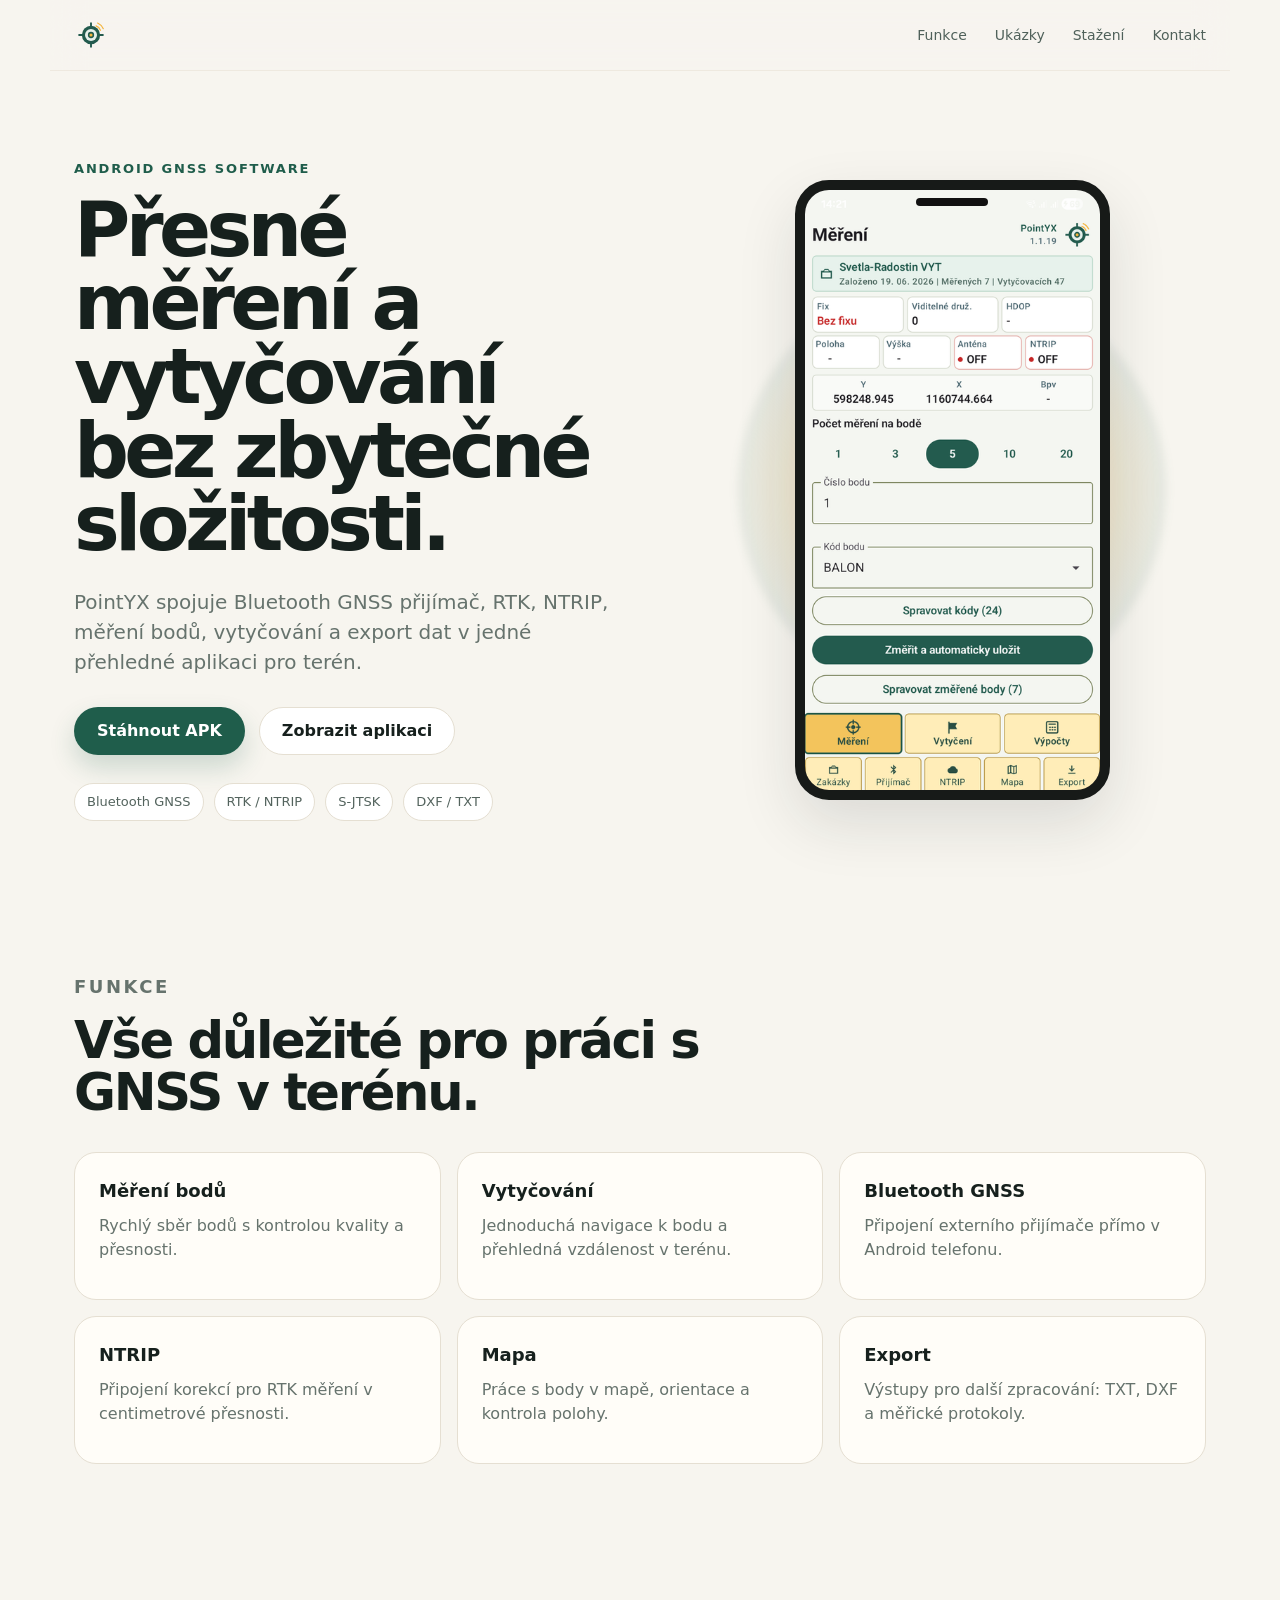
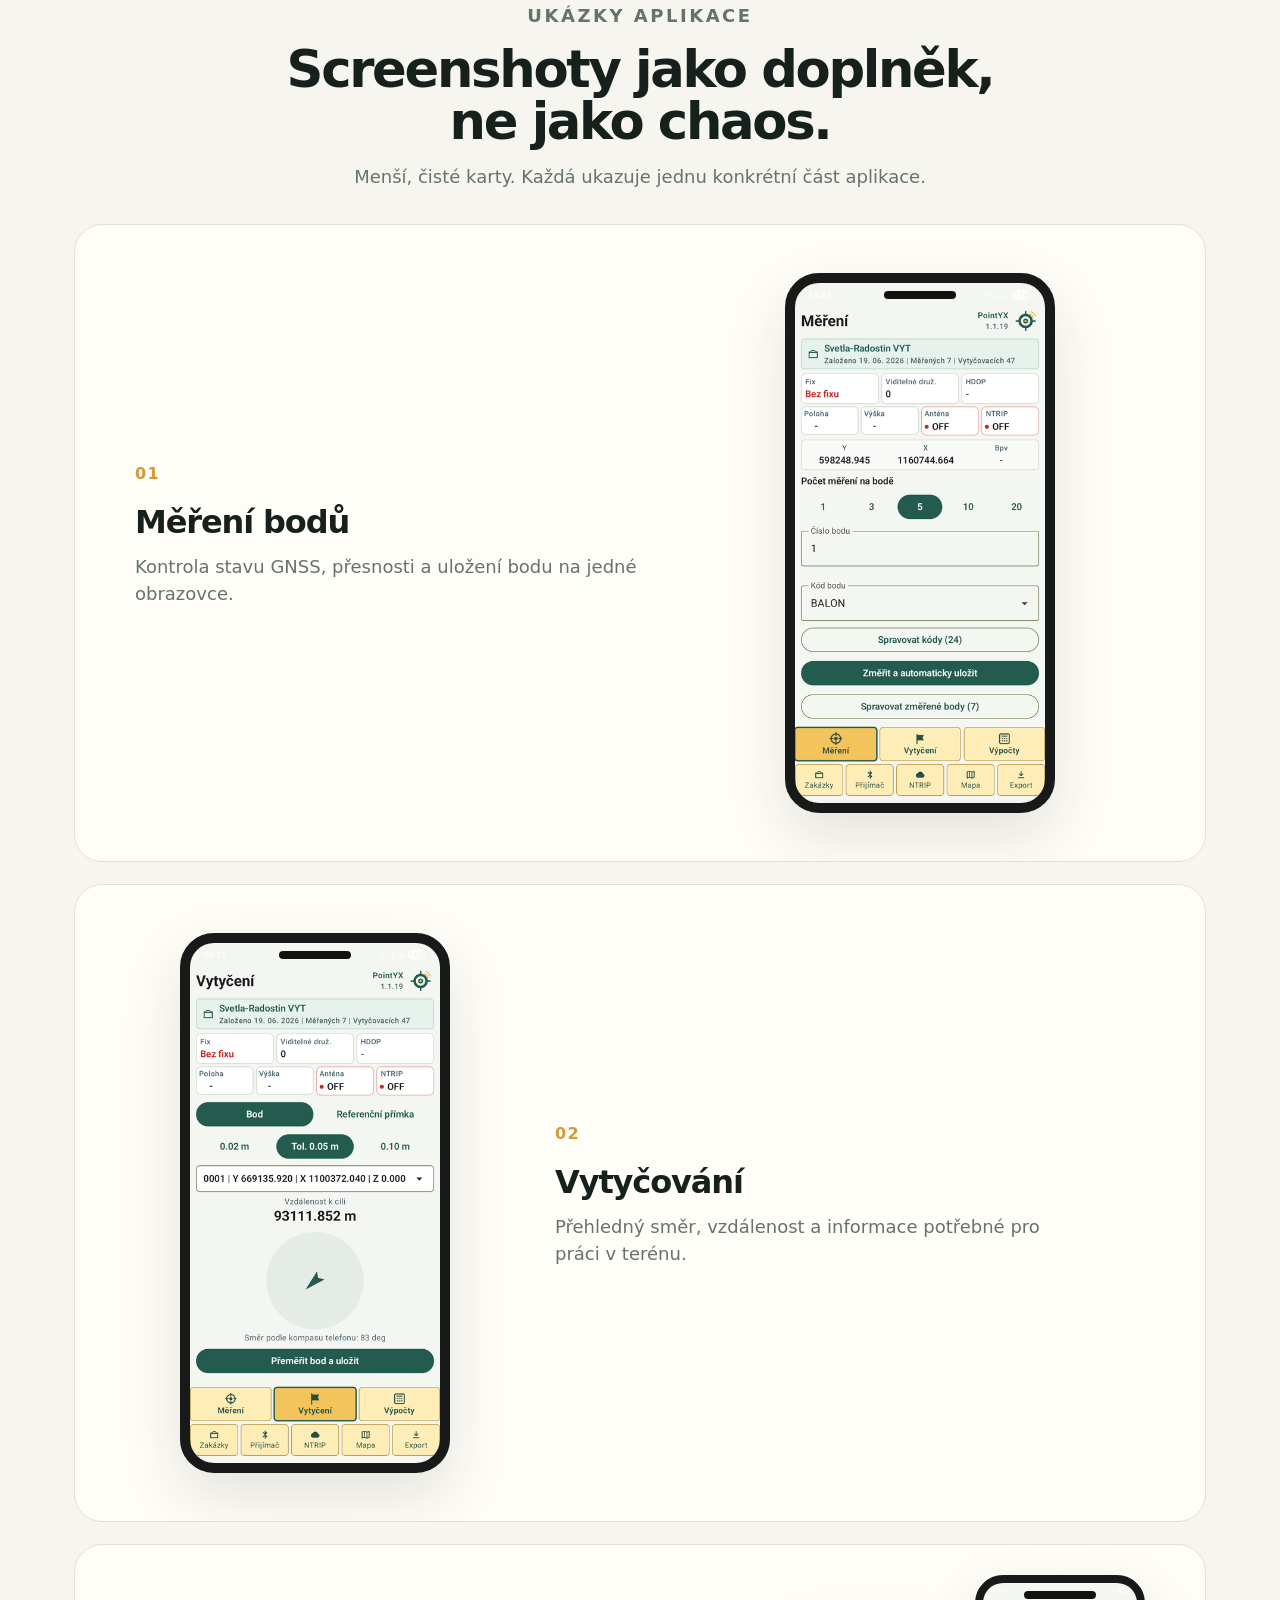
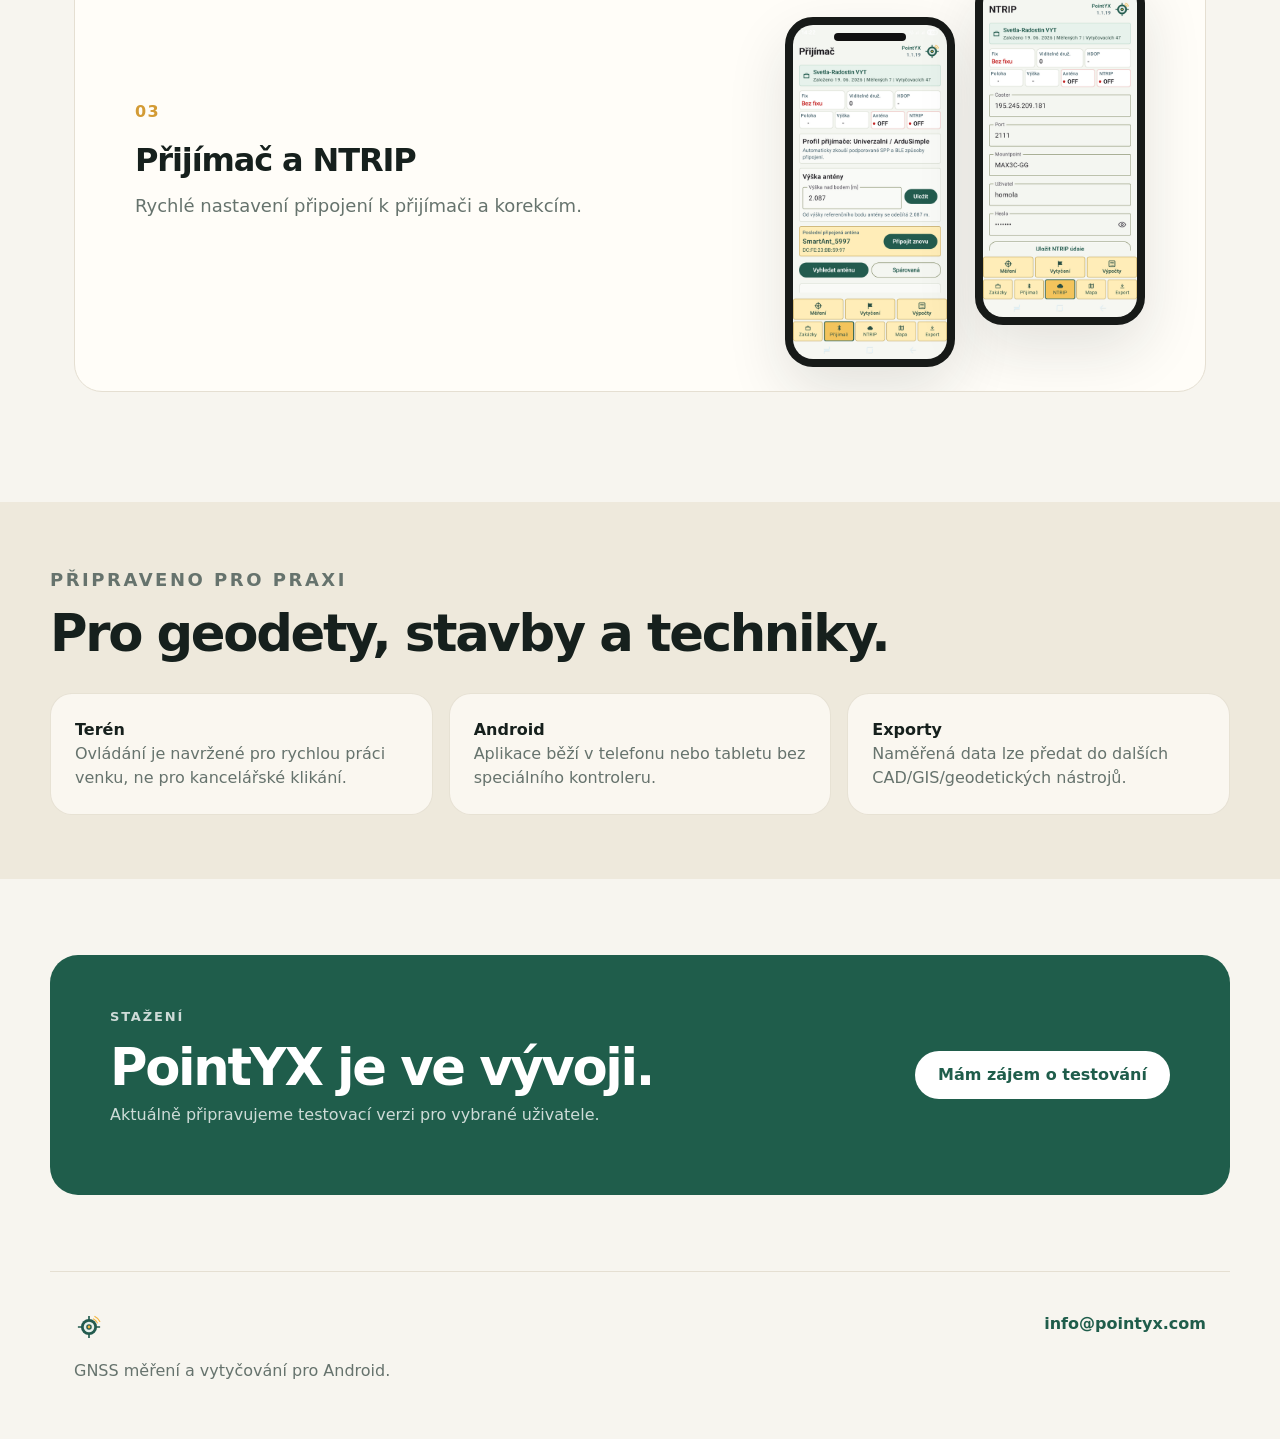
==== index.html @ 21b0d1b0 "Add files via upload" ====
<!doctype html>
<html lang="cs">
<head>
  <meta charset="utf-8" />
  <meta name="viewport" content="width=device-width, initial-scale=1" />
  <title>PointYX — GNSS měření a vytyčování pro Android</title>
  <meta name="description" content="PointYX je moderní Android aplikace pro GNSS měření, vytyčování, RTK, NTRIP a export dat v terénu." />
  <link rel="stylesheet" href="styles.css" />
</head>
<body>
  <header class="site-header">
    <a class="brand" href="#top" aria-label="PointYX domů">
      <img src="assets/brand/pointyx-logo.svg" alt="PointYX" />
    </a>
    <nav class="nav">
      <a href="#features">Funkce</a>
      <a href="#screens">Ukázky</a>
      <a href="#download">Stažení</a>
      <a href="#contact">Kontakt</a>
    </nav>
  </header>

  <main id="top">
    <section class="hero section">
      <div class="hero-copy">
        <p class="eyebrow">Android GNSS software</p>
        <h1>Přesné měření a vytyčování bez zbytečné složitosti.</h1>
        <p class="lead">PointYX spojuje Bluetooth GNSS přijímač, RTK, NTRIP, měření bodů, vytyčování a export dat v jedné přehledné aplikaci pro terén.</p>
        <div class="actions">
          <a class="button primary" href="#download">Stáhnout APK</a>
          <a class="button secondary" href="#screens">Zobrazit aplikaci</a>
        </div>
        <div class="proof">
          <span>Bluetooth GNSS</span>
          <span>RTK / NTRIP</span>
          <span>S-JTSK</span>
          <span>DXF / TXT</span>
        </div>
      </div>
      <div class="hero-visual" aria-label="Ukázka aplikace PointYX">
        <div class="phone hero-phone">
          <img src="assets/screens/measure.png" alt="PointYX měření bodů" />
        </div>
      </div>
    </section>

    <section class="section compact" id="features">
      <div class="section-head">
        <p class="eyebrow">Funkce</p>
        <h2>Vše důležité pro práci s GNSS v terénu.</h2>
      </div>
      <div class="feature-grid">
        <article><strong>Měření bodů</strong><span>Rychlý sběr bodů s kontrolou kvality a přesnosti.</span></article>
        <article><strong>Vytyčování</strong><span>Jednoduchá navigace k bodu a přehledná vzdálenost v terénu.</span></article>
        <article><strong>Bluetooth GNSS</strong><span>Připojení externího přijímače přímo v Android telefonu.</span></article>
        <article><strong>NTRIP</strong><span>Připojení korekcí pro RTK měření v centimetrové přesnosti.</span></article>
        <article><strong>Mapa</strong><span>Práce s body v mapě, orientace a kontrola polohy.</span></article>
        <article><strong>Export</strong><span>Výstupy pro další zpracování: TXT, DXF a měřické protokoly.</span></article>
      </div>
    </section>

    <section class="section showcase" id="screens">
      <div class="section-head narrow">
        <p class="eyebrow">Ukázky aplikace</p>
        <h2>Screenshoty jako doplněk, ne jako chaos.</h2>
        <p>Menší, čisté karty. Každá ukazuje jednu konkrétní část aplikace.</p>
      </div>

      <div class="showcase-row">
        <div class="showcase-text">
          <span class="number">01</span>
          <h3>Měření bodů</h3>
          <p>Kontrola stavu GNSS, přesnosti a uložení bodu na jedné obrazovce.</p>
        </div>
        <div class="phone small"><img src="assets/screens/measure.png" alt="Měření bodů v PointYX" /></div>
      </div>

      <div class="showcase-row reverse">
        <div class="showcase-text">
          <span class="number">02</span>
          <h3>Vytyčování</h3>
          <p>Přehledný směr, vzdálenost a informace potřebné pro práci v terénu.</p>
        </div>
        <div class="phone small"><img src="assets/screens/stakeout.png" alt="Vytyčování v PointYX" /></div>
      </div>

      <div class="showcase-row">
        <div class="showcase-text">
          <span class="number">03</span>
          <h3>Přijímač a NTRIP</h3>
          <p>Rychlé nastavení připojení k přijímači a korekcím.</p>
        </div>
        <div class="phone-pair">
          <div class="phone mini"><img src="assets/screens/receiver.png" alt="GNSS přijímač" /></div>
          <div class="phone mini"><img src="assets/screens/ntrip.png" alt="NTRIP nastavení" /></div>
        </div>
      </div>
    </section>

    <section class="section compact muted">
      <div class="section-head">
        <p class="eyebrow">Připraveno pro praxi</p>
        <h2>Pro geodety, stavby a techniky.</h2>
      </div>
      <div class="details-grid">
        <div><b>Terén</b><p>Ovládání je navržené pro rychlou práci venku, ne pro kancelářské klikání.</p></div>
        <div><b>Android</b><p>Aplikace běží v telefonu nebo tabletu bez speciálního kontroleru.</p></div>
        <div><b>Exporty</b><p>Naměřená data lze předat do dalších CAD/GIS/geodetických nástrojů.</p></div>
      </div>
    </section>

    <section class="section download" id="download">
      <div>
        <p class="eyebrow">Stažení</p>
        <h2>PointYX je ve vývoji.</h2>
        <p>Aktuálně připravujeme testovací verzi pro vybrané uživatele.</p>
      </div>
      <a class="button primary" href="mailto:info@pointyx.com?subject=PointYX%20testování">Mám zájem o testování</a>
    </section>
  </main>

  <footer class="footer" id="contact">
    <div>
      <img src="assets/brand/pointyx-logo.svg" alt="PointYX" />
      <p>GNSS měření a vytyčování pro Android.</p>
    </div>
    <a href="mailto:info@pointyx.com">info@pointyx.com</a>
  </footer>
</body>
</html>
---- styles.css ----
:root{
  --bg:#f7f5ef;
  --panel:#fffdf8;
  --ink:#16201d;
  --muted:#66736d;
  --line:#e5dfd2;
  --green:#1f5d4b;
  --green-dark:#153f35;
  --gold:#d39b35;
  --shadow:0 24px 60px rgba(27,36,32,.12);
  --radius:28px;
}
*{box-sizing:border-box}
html{scroll-behavior:smooth}
body{margin:0;font-family:Inter,ui-sans-serif,system-ui,-apple-system,"Segoe UI",Roboto,Arial,sans-serif;background:var(--bg);color:var(--ink);line-height:1.5}
a{color:inherit;text-decoration:none}
.site-header{position:sticky;top:0;z-index:20;display:flex;align-items:center;justify-content:space-between;max-width:1180px;margin:0 auto;padding:18px 24px;background:rgba(247,245,239,.82);backdrop-filter:blur(16px);border-bottom:1px solid rgba(229,223,210,.55)}
.brand img{height:34px;display:block}.nav{display:flex;gap:28px;color:#50615a;font-size:14px}.nav a:hover{color:var(--green)}
.section{max-width:1180px;margin:0 auto;padding:88px 24px}.compact{padding-top:64px;padding-bottom:64px}
.hero{min-height:720px;display:grid;grid-template-columns:minmax(0,1.05fr) minmax(340px,.95fr);gap:64px;align-items:center}.eyebrow{margin:0 0 14px;font-size:13px;font-weight:750;letter-spacing:.14em;text-transform:uppercase;color:var(--green)}
h1,h2,h3,p{margin-top:0}h1{font-size:clamp(44px,6vw,78px);line-height:.96;letter-spacing:-.06em;margin-bottom:26px}h2{font-size:clamp(32px,4vw,52px);line-height:1.02;letter-spacing:-.045em;margin-bottom:16px}h3{font-size:32px;line-height:1.05;letter-spacing:-.035em;margin-bottom:14px}.lead{font-size:20px;color:var(--muted);max-width:630px;margin-bottom:30px}.actions{display:flex;gap:14px;flex-wrap:wrap;margin-bottom:28px}.button{display:inline-flex;align-items:center;justify-content:center;min-height:48px;padding:0 22px;border-radius:999px;font-weight:760;border:1px solid transparent}.primary{background:var(--green);color:#fff;box-shadow:0 12px 26px rgba(31,93,75,.2)}.primary:hover{background:var(--green-dark)}.secondary{background:#fff;border-color:var(--line);color:var(--ink)}.proof{display:flex;gap:10px;flex-wrap:wrap}.proof span{font-size:13px;color:#53635d;background:#fff;border:1px solid var(--line);padding:8px 12px;border-radius:999px}
.hero-visual{position:relative;display:flex;justify-content:center}.hero-visual:before{content:"";position:absolute;width:430px;height:430px;border-radius:999px;background:radial-gradient(circle,#f1c879 0%,rgba(241,200,121,.42) 34%,rgba(31,93,75,.08) 70%,transparent 72%);filter:blur(4px);top:50%;left:50%;transform:translate(-50%,-50%)}
.phone{position:relative;overflow:hidden;background:#111;border:10px solid #171a18;border-radius:34px;box-shadow:var(--shadow);isolation:isolate}.phone:before{content:"";position:absolute;top:8px;left:50%;transform:translateX(-50%);width:72px;height:8px;border-radius:20px;background:#111;z-index:2}.phone img{display:block;width:100%;height:auto}.hero-phone{width:min(315px,72vw);max-height:620px}.small{width:min(270px,74vw);max-height:540px}.mini{width:205px;max-height:430px;border-width:8px;border-radius:28px}.phone-pair{display:flex;gap:20px;align-items:center;justify-content:center}.phone-pair .mini:first-child{transform:translateY(24px)}.phone-pair .mini:last-child{transform:translateY(-18px)}
.section-head{max-width:760px;margin-bottom:34px}.section-head.narrow{text-align:center;margin-left:auto;margin-right:auto}.section-head p{color:var(--muted);font-size:18px}.feature-grid{display:grid;grid-template-columns:repeat(3,1fr);gap:16px}.feature-grid article{background:var(--panel);border:1px solid var(--line);border-radius:22px;padding:24px;min-height:148px}.feature-grid strong{display:block;font-size:18px;margin-bottom:10px}.feature-grid span{color:var(--muted)}
.showcase{padding-top:74px}.showcase-row{display:grid;grid-template-columns:minmax(0,1fr) 360px;gap:60px;align-items:center;background:var(--panel);border:1px solid var(--line);border-radius:var(--radius);padding:48px 60px;margin:22px 0;overflow:hidden}.showcase-row.reverse{grid-template-columns:360px minmax(0,1fr)}.showcase-row.reverse .showcase-text{grid-column:2}.showcase-row.reverse .phone{grid-column:1;grid-row:1;justify-self:center}.showcase-text{max-width:520px}.showcase-text p{font-size:18px;color:var(--muted)}.number{display:inline-flex;margin-bottom:20px;color:var(--gold);font-weight:850;letter-spacing:.08em}
.muted{background:#eee9dc;max-width:none}.muted>*{max-width:1180px;margin-left:auto;margin-right:auto}.details-grid{display:grid;grid-template-columns:repeat(3,1fr);gap:16px}.details-grid div{background:rgba(255,253,248,.72);border:1px solid rgba(229,223,210,.9);border-radius:22px;padding:24px}.details-grid p{color:var(--muted);margin-bottom:0}.download{display:flex;align-items:center;justify-content:space-between;gap:30px;background:var(--green);color:#fff;border-radius:var(--radius);margin-top:76px;margin-bottom:76px;padding:52px 60px}.download .eyebrow,.download p{color:rgba(255,255,255,.78)}.download h2{margin-bottom:10px}.download .primary{background:#fff;color:var(--green);box-shadow:none;white-space:nowrap}.footer{max-width:1180px;margin:0 auto;padding:40px 24px 56px;display:flex;justify-content:space-between;gap:24px;border-top:1px solid var(--line);color:var(--muted)}.footer img{height:30px;margin-bottom:10px}.footer p{margin:0}.footer a{color:var(--green);font-weight:750}
@media (max-width:900px){.nav{display:none}.hero{grid-template-columns:1fr;gap:36px;min-height:auto;padding-top:56px}.hero-copy{text-align:left}.hero-visual{justify-content:flex-start}.feature-grid,.details-grid{grid-template-columns:1fr}.showcase-row,.showcase-row.reverse{grid-template-columns:1fr;padding:30px;gap:30px}.showcase-row.reverse .showcase-text,.showcase-row.reverse .phone{grid-column:auto;grid-row:auto}.phone-pair{justify-content:flex-start}.download{flex-direction:column;align-items:flex-start;padding:34px}.footer{flex-direction:column}.hero-phone{width:260px}.small{width:240px}.mini{width:170px}}
@media (max-width:540px){.section{padding-left:18px;padding-right:18px}.site-header{padding-left:18px;padding-right:18px}h1{font-size:42px}.lead{font-size:18px}.phone-pair{gap:12px}.mini{width:145px;border-width:6px}.showcase-row{padding:22px;border-radius:22px}.download{margin:40px 18px}.hero-phone{width:238px}.small{width:220px}.feature-grid article{min-height:auto}}
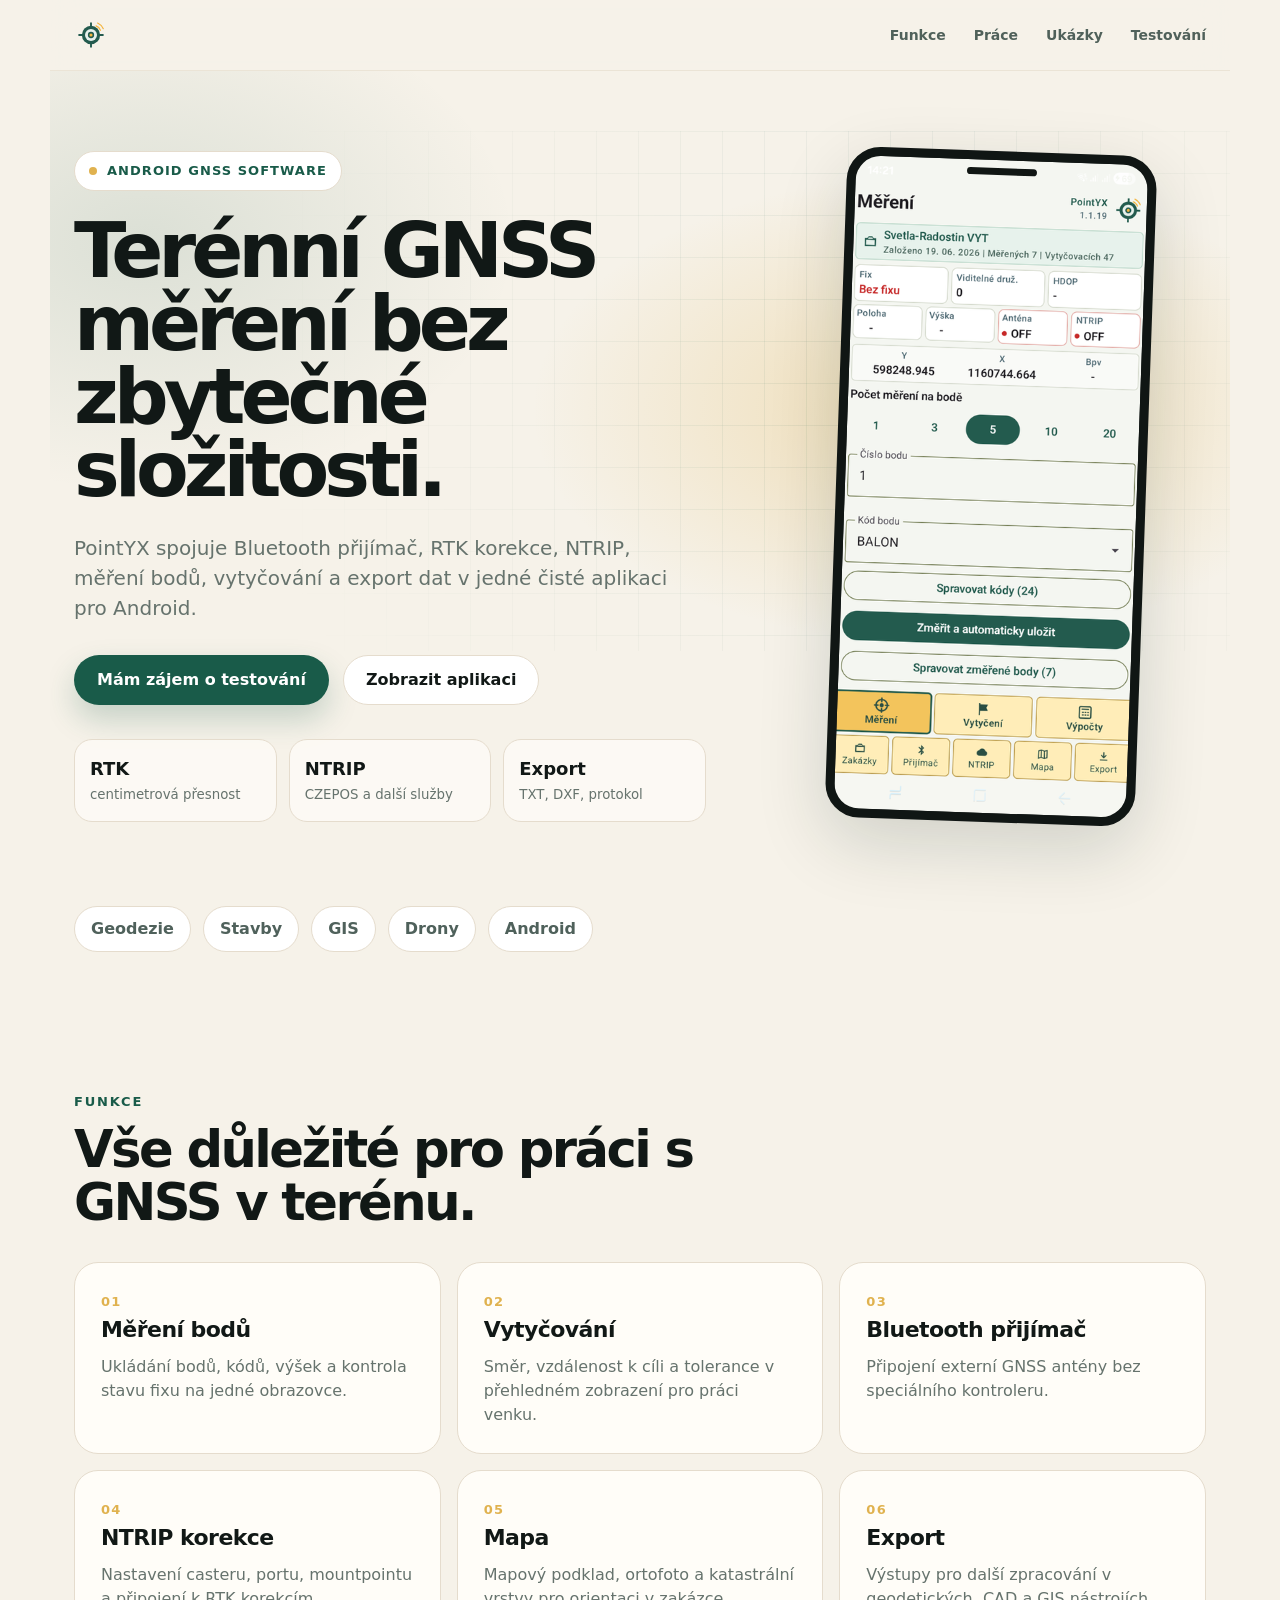
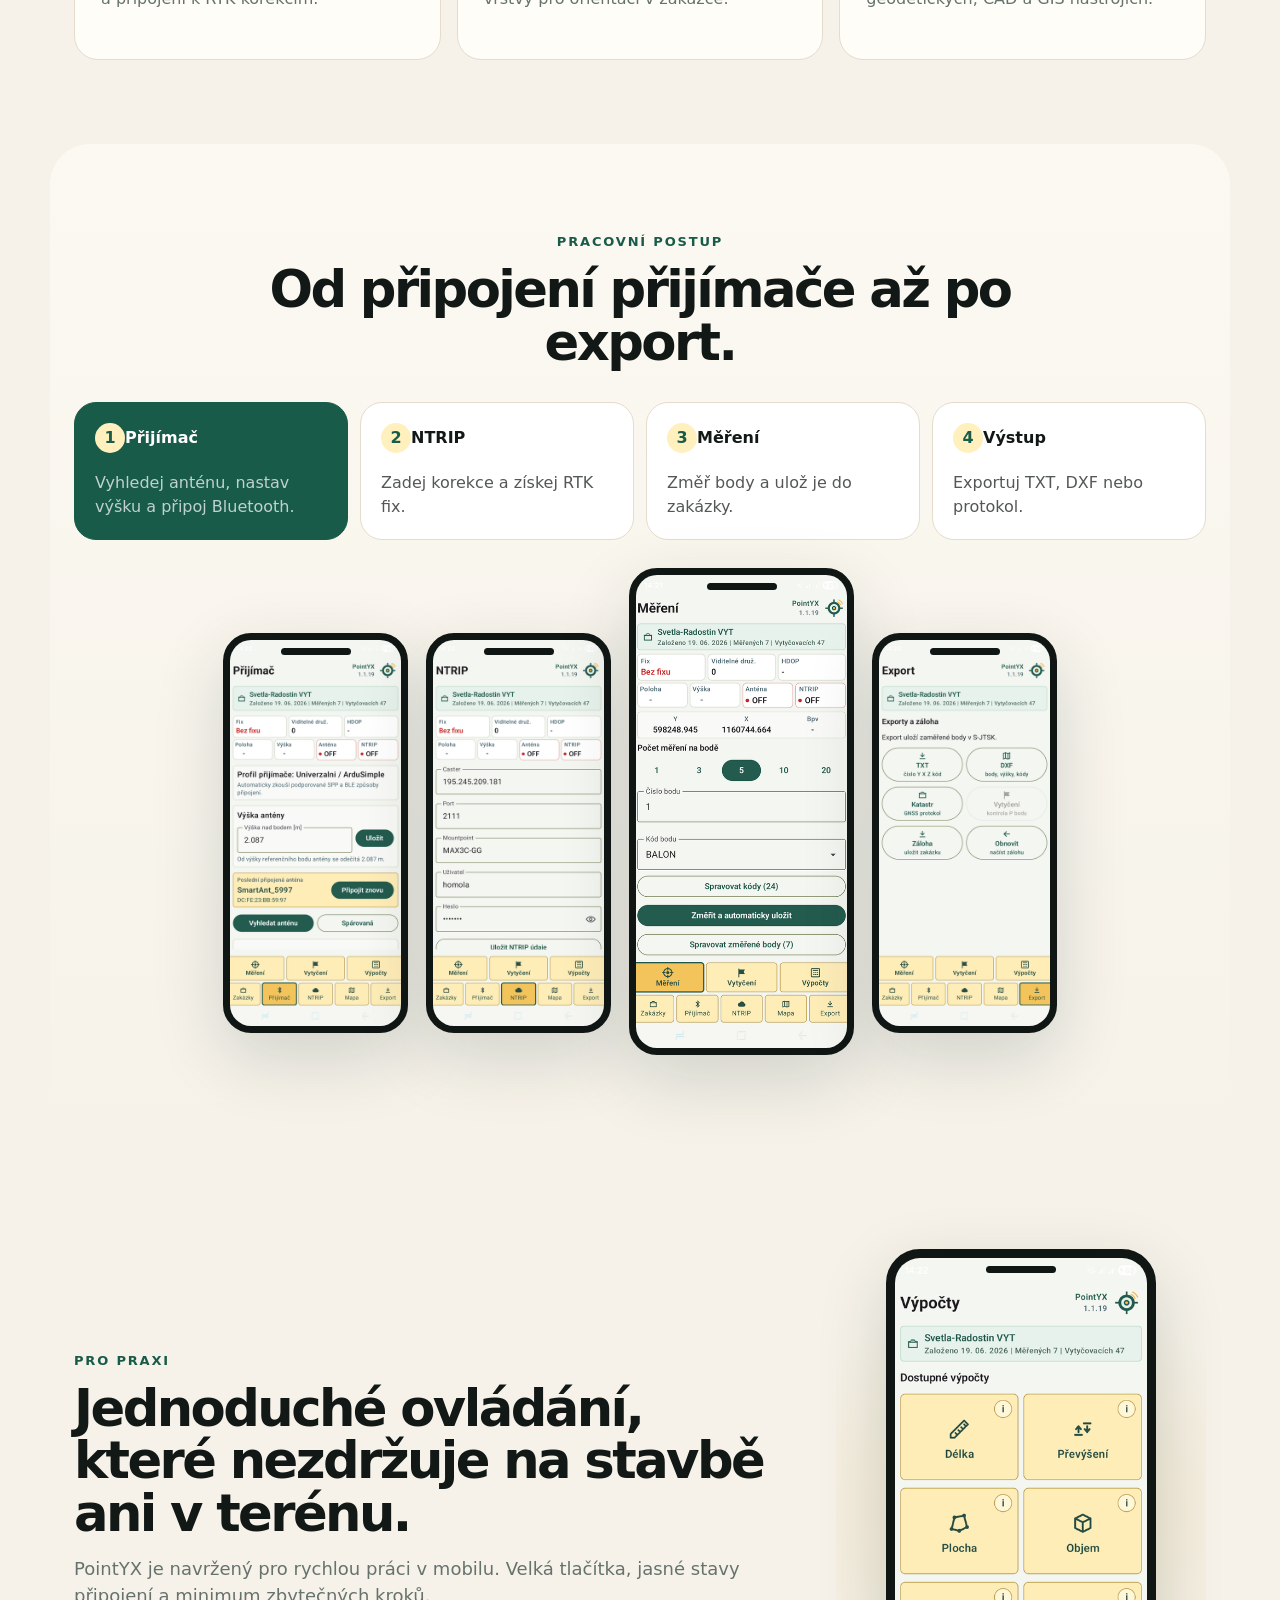
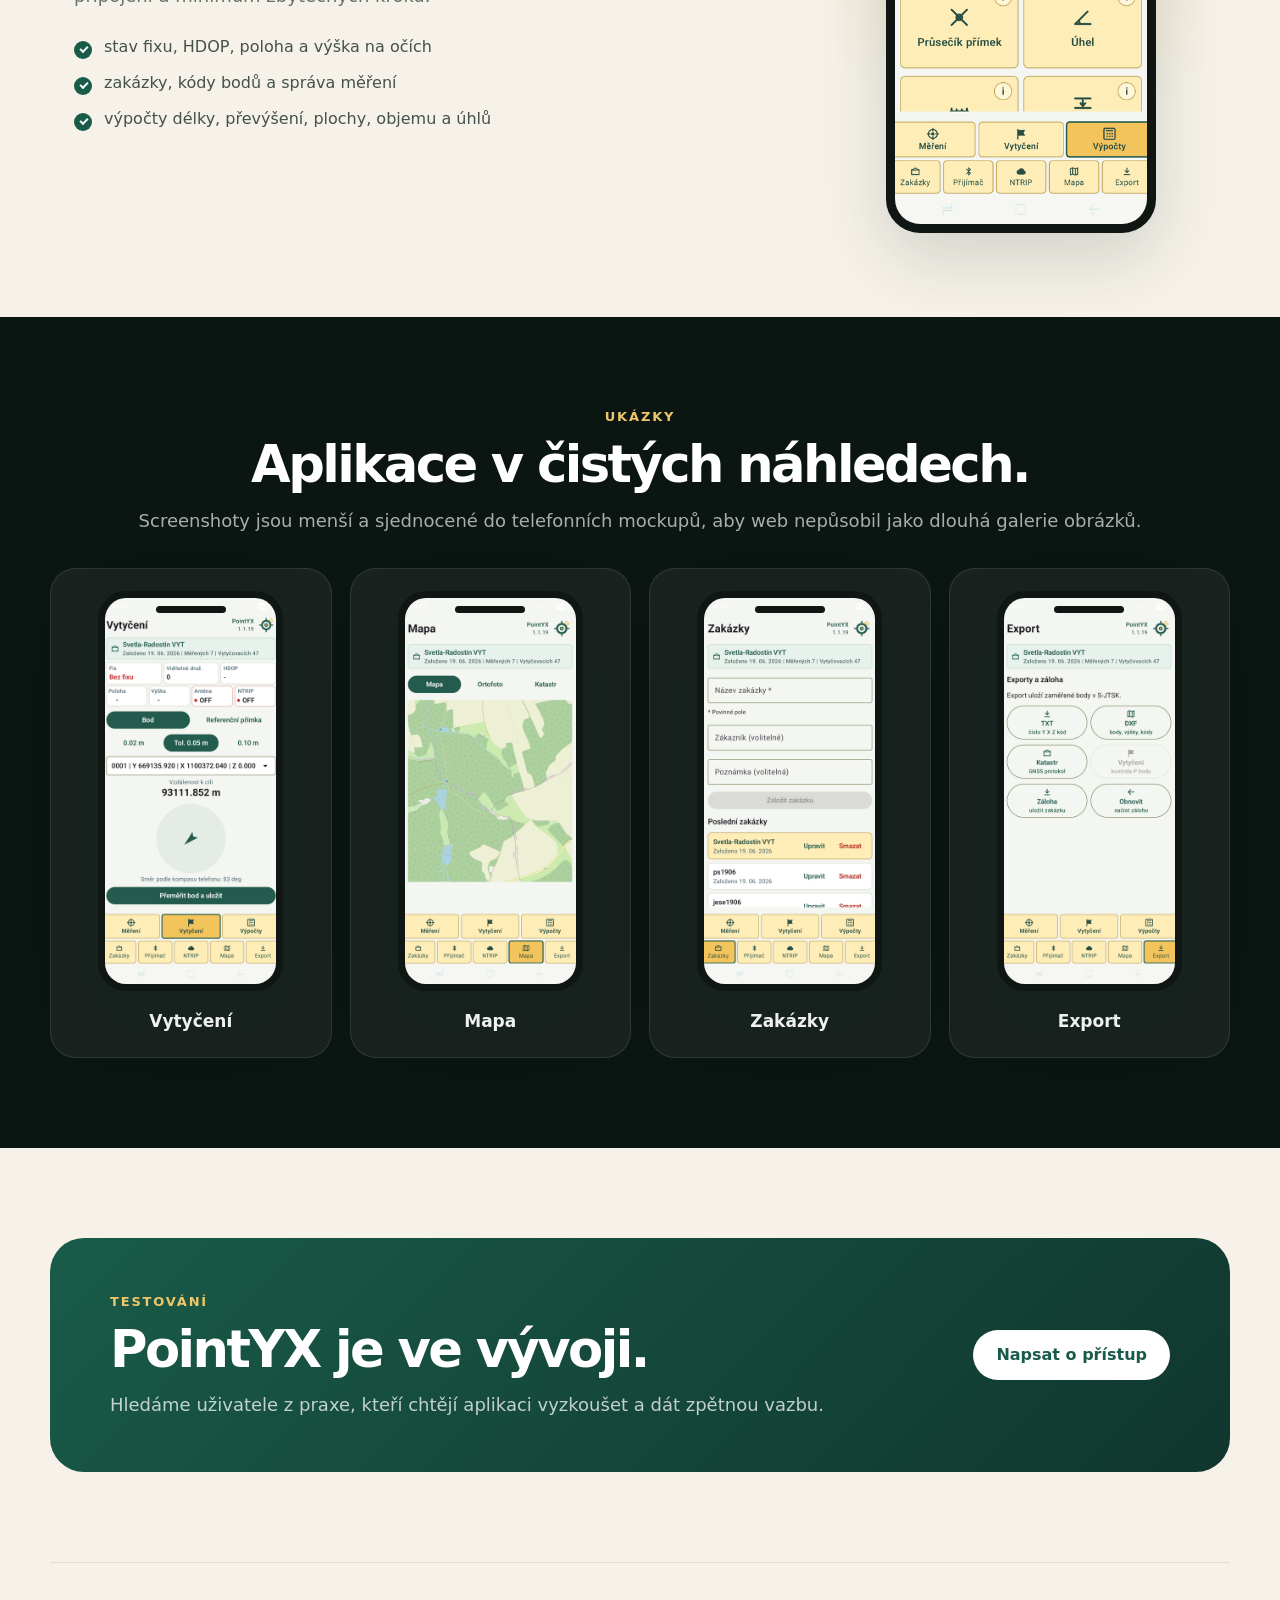
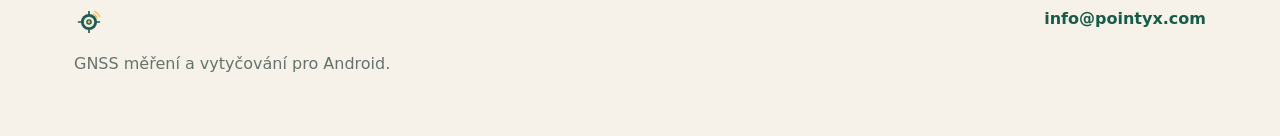
==== commit 399adf7b: "Add files via upload" ====
--- a/index.html
+++ b/index.html
@@ -4,126 +4,132 @@
   <meta charset="utf-8" />
   <meta name="viewport" content="width=device-width, initial-scale=1" />
   <title>PointYX — GNSS měření a vytyčování pro Android</title>
-  <meta name="description" content="PointYX je moderní Android aplikace pro GNSS měření, vytyčování, RTK, NTRIP a export dat v terénu." />
-  <link rel="stylesheet" href="styles.css" />
+  <meta name="description" content="PointYX je Android aplikace pro GNSS měření, vytyčování, Bluetooth přijímače, RTK, NTRIP a export dat v terénu." />
+  <meta name="theme-color" content="#0b1512" />
+  <link rel="preload" href="styles.v3.css?v=20260630-3" as="style" />
+  <link rel="stylesheet" href="styles.v3.css?v=20260630-3" />
 </head>
 <body>
-  <header class="site-header">
-    <a class="brand" href="#top" aria-label="PointYX domů">
+  <header class="topbar">
+    <a class="logo" href="#top" aria-label="PointYX domů">
       <img src="assets/brand/pointyx-logo.svg" alt="PointYX" />
     </a>
-    <nav class="nav">
+    <nav aria-label="Hlavní navigace">
       <a href="#features">Funkce</a>
+      <a href="#workflow">Práce</a>
       <a href="#screens">Ukázky</a>
-      <a href="#download">Stažení</a>
-      <a href="#contact">Kontakt</a>
+      <a href="#download">Testování</a>
     </nav>
   </header>
 
   <main id="top">
-    <section class="hero section">
+    <section class="hero">
+      <div class="hero-bg" aria-hidden="true"></div>
       <div class="hero-copy">
-        <p class="eyebrow">Android GNSS software</p>
-        <h1>Přesné měření a vytyčování bez zbytečné složitosti.</h1>
-        <p class="lead">PointYX spojuje Bluetooth GNSS přijímač, RTK, NTRIP, měření bodů, vytyčování a export dat v jedné přehledné aplikaci pro terén.</p>
-        <div class="actions">
-          <a class="button primary" href="#download">Stáhnout APK</a>
-          <a class="button secondary" href="#screens">Zobrazit aplikaci</a>
+        <div class="badge"><span></span> Android GNSS software</div>
+        <h1>Terénní GNSS měření bez zbytečné složitosti.</h1>
+        <p>PointYX spojuje Bluetooth přijímač, RTK korekce, NTRIP, měření bodů, vytyčování a export dat v jedné čisté aplikaci pro Android.</p>
+        <div class="cta-row">
+          <a class="btn btn-primary" href="#download">Mám zájem o testování</a>
+          <a class="btn btn-ghost" href="#screens">Zobrazit aplikaci</a>
         </div>
-        <div class="proof">
-          <span>Bluetooth GNSS</span>
-          <span>RTK / NTRIP</span>
-          <span>S-JTSK</span>
-          <span>DXF / TXT</span>
+        <div class="quick-facts" aria-label="Hlavní parametry">
+          <div><strong>RTK</strong><small>centimetrová přesnost</small></div>
+          <div><strong>NTRIP</strong><small>CZEPOS a další služby</small></div>
+          <div><strong>Export</strong><small>TXT, DXF, protokol</small></div>
         </div>
       </div>
-      <div class="hero-visual" aria-label="Ukázka aplikace PointYX">
-        <div class="phone hero-phone">
-          <img src="assets/screens/measure.png" alt="PointYX měření bodů" />
+      <div class="hero-device" aria-label="Náhled aplikace PointYX">
+        <div class="phone phone-hero">
+          <img src="assets/screens/measure.png" alt="Obrazovka měření v aplikaci PointYX" />
         </div>
       </div>
     </section>
 
-    <section class="section compact" id="features">
-      <div class="section-head">
-        <p class="eyebrow">Funkce</p>
+    <section class="strip" aria-label="Podporované oblasti">
+      <span>Geodezie</span>
+      <span>Stavby</span>
+      <span>GIS</span>
+      <span>Drony</span>
+      <span>Android</span>
+    </section>
+
+    <section class="section" id="features">
+      <div class="section-title">
+        <span class="kicker">Funkce</span>
         <h2>Vše důležité pro práci s GNSS v terénu.</h2>
       </div>
-      <div class="feature-grid">
-        <article><strong>Měření bodů</strong><span>Rychlý sběr bodů s kontrolou kvality a přesnosti.</span></article>
-        <article><strong>Vytyčování</strong><span>Jednoduchá navigace k bodu a přehledná vzdálenost v terénu.</span></article>
-        <article><strong>Bluetooth GNSS</strong><span>Připojení externího přijímače přímo v Android telefonu.</span></article>
-        <article><strong>NTRIP</strong><span>Připojení korekcí pro RTK měření v centimetrové přesnosti.</span></article>
-        <article><strong>Mapa</strong><span>Práce s body v mapě, orientace a kontrola polohy.</span></article>
-        <article><strong>Export</strong><span>Výstupy pro další zpracování: TXT, DXF a měřické protokoly.</span></article>
+      <div class="cards">
+        <article class="card"><i>01</i><h3>Měření bodů</h3><p>Ukládání bodů, kódů, výšek a kontrola stavu fixu na jedné obrazovce.</p></article>
+        <article class="card"><i>02</i><h3>Vytyčování</h3><p>Směr, vzdálenost k cíli a tolerance v přehledném zobrazení pro práci venku.</p></article>
+        <article class="card"><i>03</i><h3>Bluetooth přijímač</h3><p>Připojení externí GNSS antény bez speciálního kontroleru.</p></article>
+        <article class="card"><i>04</i><h3>NTRIP korekce</h3><p>Nastavení casteru, portu, mountpointu a připojení k RTK korekcím.</p></article>
+        <article class="card"><i>05</i><h3>Mapa</h3><p>Mapový podklad, ortofoto a katastrální vrstvy pro orientaci v zakázce.</p></article>
+        <article class="card"><i>06</i><h3>Export</h3><p>Výstupy pro další zpracování v geodetických, CAD a GIS nástrojích.</p></article>
       </div>
     </section>
 
-    <section class="section showcase" id="screens">
-      <div class="section-head narrow">
-        <p class="eyebrow">Ukázky aplikace</p>
-        <h2>Screenshoty jako doplněk, ne jako chaos.</h2>
-        <p>Menší, čisté karty. Každá ukazuje jednu konkrétní část aplikace.</p>
+    <section class="workflow" id="workflow">
+      <div class="section-title center">
+        <span class="kicker">Pracovní postup</span>
+        <h2>Od připojení přijímače až po export.</h2>
       </div>
-
-      <div class="showcase-row">
-        <div class="showcase-text">
-          <span class="number">01</span>
-          <h3>Měření bodů</h3>
-          <p>Kontrola stavu GNSS, přesnosti a uložení bodu na jedné obrazovce.</p>
-        </div>
-        <div class="phone small"><img src="assets/screens/measure.png" alt="Měření bodů v PointYX" /></div>
+      <div class="workflow-grid">
+        <div class="step active"><span>1</span><strong>Přijímač</strong><p>Vyhledej anténu, nastav výšku a připoj Bluetooth.</p></div>
+        <div class="step"><span>2</span><strong>NTRIP</strong><p>Zadej korekce a získej RTK fix.</p></div>
+        <div class="step"><span>3</span><strong>Měření</strong><p>Změř body a ulož je do zakázky.</p></div>
+        <div class="step"><span>4</span><strong>Výstup</strong><p>Exportuj TXT, DXF nebo protokol.</p></div>
       </div>
-
-      <div class="showcase-row reverse">
-        <div class="showcase-text">
-          <span class="number">02</span>
-          <h3>Vytyčování</h3>
-          <p>Přehledný směr, vzdálenost a informace potřebné pro práci v terénu.</p>
-        </div>
-        <div class="phone small"><img src="assets/screens/stakeout.png" alt="Vytyčování v PointYX" /></div>
-      </div>
-
-      <div class="showcase-row">
-        <div class="showcase-text">
-          <span class="number">03</span>
-          <h3>Přijímač a NTRIP</h3>
-          <p>Rychlé nastavení připojení k přijímači a korekcím.</p>
-        </div>
-        <div class="phone-pair">
-          <div class="phone mini"><img src="assets/screens/receiver.png" alt="GNSS přijímač" /></div>
-          <div class="phone mini"><img src="assets/screens/ntrip.png" alt="NTRIP nastavení" /></div>
-        </div>
+      <div class="device-line">
+        <div class="phone phone-small"><img src="assets/screens/receiver.png" alt="Přijímač v PointYX" /></div>
+        <div class="phone phone-small"><img src="assets/screens/ntrip.png" alt="NTRIP v PointYX" /></div>
+        <div class="phone phone-small main"><img src="assets/screens/measure.png" alt="Měření v PointYX" /></div>
+        <div class="phone phone-small"><img src="assets/screens/export.png" alt="Export v PointYX" /></div>
       </div>
     </section>
 
-    <section class="section compact muted">
-      <div class="section-head">
-        <p class="eyebrow">Připraveno pro praxi</p>
-        <h2>Pro geodety, stavby a techniky.</h2>
+    <section class="section split">
+      <div>
+        <span class="kicker">Pro praxi</span>
+        <h2>Jednoduché ovládání, které nezdržuje na stavbě ani v terénu.</h2>
+        <p class="muted">PointYX je navržený pro rychlou práci v mobilu. Velká tlačítka, jasné stavy připojení a minimum zbytečných kroků.</p>
+        <ul class="checklist">
+          <li>stav fixu, HDOP, poloha a výška na očích</li>
+          <li>zakázky, kódy bodů a správa měření</li>
+          <li>výpočty délky, převýšení, plochy, objemu a úhlů</li>
+        </ul>
       </div>
-      <div class="details-grid">
-        <div><b>Terén</b><p>Ovládání je navržené pro rychlou práci venku, ne pro kancelářské klikání.</p></div>
-        <div><b>Android</b><p>Aplikace běží v telefonu nebo tabletu bez speciálního kontroleru.</p></div>
-        <div><b>Exporty</b><p>Naměřená data lze předat do dalších CAD/GIS/geodetických nástrojů.</p></div>
+      <div class="panel-shot">
+        <div class="phone phone-medium"><img src="assets/screens/calculations.png" alt="Výpočty v PointYX" /></div>
       </div>
     </section>
 
-    <section class="section download" id="download">
+    <section class="screens" id="screens">
+      <div class="section-title center">
+        <span class="kicker">Ukázky</span>
+        <h2>Aplikace v čistých náhledech.</h2>
+        <p>Screenshoty jsou menší a sjednocené do telefonních mockupů, aby web nepůsobil jako dlouhá galerie obrázků.</p>
+      </div>
+      <div class="screen-grid">
+        <article><div class="phone thumb"><img src="assets/screens/stakeout.png" alt="Vytyčení" /></div><strong>Vytyčení</strong></article>
+        <article><div class="phone thumb"><img src="assets/screens/map.png" alt="Mapa" /></div><strong>Mapa</strong></article>
+        <article><div class="phone thumb"><img src="assets/screens/jobs.png" alt="Zakázky" /></div><strong>Zakázky</strong></article>
+        <article><div class="phone thumb"><img src="assets/screens/export.png" alt="Export" /></div><strong>Export</strong></article>
+      </div>
+    </section>
+
+    <section class="download" id="download">
       <div>
-        <p class="eyebrow">Stažení</p>
+        <span class="kicker">Testování</span>
         <h2>PointYX je ve vývoji.</h2>
-        <p>Aktuálně připravujeme testovací verzi pro vybrané uživatele.</p>
+        <p>Hledáme uživatele z praxe, kteří chtějí aplikaci vyzkoušet a dát zpětnou vazbu.</p>
       </div>
-      <a class="button primary" href="mailto:info@pointyx.com?subject=PointYX%20testování">Mám zájem o testování</a>
+      <a class="btn btn-light" href="mailto:info@pointyx.com?subject=PointYX%20testování">Napsat o přístup</a>
     </section>
   </main>
 
-  <footer class="footer" id="contact">
-    <div>
-      <img src="assets/brand/pointyx-logo.svg" alt="PointYX" />
-      <p>GNSS měření a vytyčování pro Android.</p>
-    </div>
+  <footer class="footer">
+    <div><img src="assets/brand/pointyx-logo.svg" alt="PointYX" /><p>GNSS měření a vytyčování pro Android.</p></div>
     <a href="mailto:info@pointyx.com">info@pointyx.com</a>
   </footer>
 </body>
--- a/styles.v3.css
+++ b/styles.v3.css
@@ -0,0 +1,15 @@
+:root{
+  --bg:#f6f2e9;--paper:#fffdf8;--ink:#111816;--muted:#66736d;--line:#e5dccd;
+  --green:#195b49;--green2:#0f3e33;--gold:#e0b24f;--gold2:#fff0bd;
+  --dark:#0b1512;--radius:28px;--shadow:0 24px 70px rgba(15,36,30,.16)
+}
+*{box-sizing:border-box}html{scroll-behavior:smooth}body{margin:0;font-family:Inter,ui-sans-serif,system-ui,-apple-system,"Segoe UI",Roboto,Arial,sans-serif;background:var(--bg);color:var(--ink);line-height:1.5}a{text-decoration:none;color:inherit}img{max-width:100%}
+.topbar{position:sticky;top:0;z-index:10;display:flex;align-items:center;justify-content:space-between;max-width:1180px;margin:0 auto;padding:18px 24px;background:rgba(246,242,233,.82);backdrop-filter:blur(18px);border-bottom:1px solid rgba(229,220,205,.65)}.logo img{height:34px;display:block}.topbar nav{display:flex;gap:28px;font-size:14px;font-weight:650;color:#50615a}.topbar nav a:hover{color:var(--green)}
+.hero{position:relative;overflow:hidden;min-height:760px;display:grid;grid-template-columns:minmax(0,1fr) 430px;gap:70px;align-items:center;max-width:1180px;margin:0 auto;padding:80px 24px 96px}.hero-bg{position:absolute;inset:0;z-index:-1;background:radial-gradient(650px 380px at 75% 40%,rgba(224,178,79,.34),transparent 62%),radial-gradient(620px 420px at 8% 20%,rgba(25,91,73,.12),transparent 60%)}.hero-bg:after{content:"";position:absolute;inset:60px 0 auto 0;height:520px;background-image:linear-gradient(rgba(25,91,73,.08) 1px,transparent 1px),linear-gradient(90deg,rgba(25,91,73,.08) 1px,transparent 1px);background-size:42px 42px;mask-image:radial-gradient(circle at 70% 45%,#000,transparent 72%)}
+.badge{display:inline-flex;align-items:center;gap:10px;background:#fff;border:1px solid var(--line);border-radius:999px;padding:9px 14px;margin-bottom:24px;color:var(--green);font-size:13px;font-weight:800;letter-spacing:.08em;text-transform:uppercase}.badge span{width:8px;height:8px;border-radius:50%;background:var(--gold)}h1,h2,h3,p{margin-top:0}h1{font-size:clamp(46px,6vw,82px);line-height:.95;letter-spacing:-.065em;margin-bottom:26px}h2{font-size:clamp(32px,4vw,56px);line-height:1.02;letter-spacing:-.05em;margin-bottom:16px}h3{font-size:22px;letter-spacing:-.025em;margin-bottom:9px}.hero-copy>p{font-size:20px;color:var(--muted);max-width:650px;margin-bottom:32px}.cta-row{display:flex;gap:14px;flex-wrap:wrap;margin-bottom:34px}.btn{display:inline-flex;align-items:center;justify-content:center;min-height:50px;padding:0 22px;border-radius:999px;font-weight:800;border:1px solid transparent}.btn-primary{background:var(--green);color:#fff;box-shadow:0 14px 30px rgba(25,91,73,.22)}.btn-primary:hover{background:var(--green2)}.btn-ghost{background:#fff;border-color:var(--line)}.btn-light{background:#fff;color:var(--green)}.quick-facts{display:grid;grid-template-columns:repeat(3,minmax(0,1fr));gap:12px;max-width:650px}.quick-facts div{background:rgba(255,253,248,.72);border:1px solid var(--line);border-radius:18px;padding:15px}.quick-facts strong{display:block;font-size:18px}.quick-facts small{color:var(--muted)}
+.hero-device{display:flex;justify-content:center}.phone{position:relative;overflow:hidden;background:#101614;border:9px solid #101614;border-radius:34px;box-shadow:var(--shadow);aspect-ratio:390/844}.phone:before{content:"";position:absolute;z-index:2;top:8px;left:50%;transform:translateX(-50%);width:70px;height:7px;border-radius:999px;background:#101614}.phone img{width:100%;height:100%;display:block;object-fit:cover;object-position:top center}.phone-hero{width:310px;max-width:76vw;transform:rotate(2deg)}.phone-small{width:185px;border-width:7px;border-radius:28px}.phone-medium{width:270px;max-width:74vw}.thumb{width:185px;border-width:7px;border-radius:28px;margin:0 auto 18px}.main{width:225px;transform:translateY(-22px)}
+.strip{max-width:1180px;margin:-28px auto 40px;padding:16px 24px;display:flex;gap:12px;flex-wrap:wrap}.strip span{background:#fff;border:1px solid var(--line);border-radius:999px;padding:10px 16px;font-weight:750;color:#4f615b}.section{max-width:1180px;margin:0 auto;padding:84px 24px}.section-title{max-width:760px;margin-bottom:34px}.center{text-align:center;margin-left:auto;margin-right:auto}.kicker{display:block;color:var(--green);font-size:13px;font-weight:850;letter-spacing:.14em;text-transform:uppercase;margin-bottom:12px}.section-title p,.muted{font-size:18px;color:var(--muted)}
+.cards{display:grid;grid-template-columns:repeat(3,1fr);gap:16px}.card{background:var(--paper);border:1px solid var(--line);border-radius:24px;padding:26px;min-height:190px;transition:transform .2s ease,box-shadow .2s ease}.card:hover{transform:translateY(-3px);box-shadow:0 18px 45px rgba(15,36,30,.08)}.card i{font-style:normal;color:var(--gold);font-weight:900;font-size:13px;letter-spacing:.1em}.card p{color:var(--muted);margin-bottom:0}.workflow{max-width:1180px;margin:0 auto;padding:88px 24px;background:linear-gradient(180deg,rgba(255,253,248,.62),rgba(255,253,248,0));border-radius:40px}.workflow-grid{display:grid;grid-template-columns:repeat(4,1fr);gap:12px;margin-bottom:50px}.step{background:#fff;border:1px solid var(--line);border-radius:22px;padding:20px}.step.active{background:var(--green);color:#fff;border-color:var(--green)}.step span{display:inline-flex;width:30px;height:30px;align-items:center;justify-content:center;border-radius:50%;background:var(--gold2);color:var(--green);font-weight:900;margin-bottom:12px}.step p{margin:6px 0 0;color:inherit;opacity:.72}.device-line{display:flex;align-items:center;justify-content:center;gap:18px;min-height:420px}.split{display:grid;grid-template-columns:minmax(0,1fr) 370px;gap:70px;align-items:center}.checklist{list-style:none;margin:26px 0 0;padding:0;display:grid;gap:12px}.checklist li{position:relative;padding-left:30px;color:#44514d}.checklist li:before{content:"";position:absolute;left:0;top:.4em;width:18px;height:18px;border-radius:50%;background:var(--green)}.checklist li:after{content:"";position:absolute;left:6px;top:.72em;width:6px;height:3px;border-left:2px solid #fff;border-bottom:2px solid #fff;transform:rotate(-45deg)}.panel-shot{display:flex;justify-content:center;background:radial-gradient(circle at 50% 45%,rgba(224,178,79,.24),transparent 65%)}
+.screens{padding:90px 24px;background:var(--dark);color:#fff}.screens .section-title,.screens .screen-grid{max-width:1180px;margin-left:auto;margin-right:auto}.screens .kicker{color:#f0c66a}.screens .section-title p{color:rgba(255,255,255,.65)}.screen-grid{display:grid;grid-template-columns:repeat(4,1fr);gap:18px}.screen-grid article{background:rgba(255,255,255,.06);border:1px solid rgba(255,255,255,.10);border-radius:26px;padding:22px;text-align:center}.screen-grid strong{font-size:17px}.download{max-width:1180px;margin:90px auto;padding:54px 60px;border-radius:34px;background:linear-gradient(135deg,var(--green),#10362e);color:#fff;display:flex;align-items:center;justify-content:space-between;gap:28px}.download .kicker{color:#f0c66a}.download p{color:rgba(255,255,255,.74);font-size:18px;margin-bottom:0}.footer{max-width:1180px;margin:0 auto;padding:44px 24px 60px;display:flex;justify-content:space-between;gap:24px;border-top:1px solid var(--line);color:var(--muted)}.footer img{height:30px;margin-bottom:8px}.footer p{margin:0}.footer a{font-weight:800;color:var(--green)}
+@media (max-width:980px){.topbar nav{display:none}.hero{grid-template-columns:1fr;gap:40px;min-height:auto;padding-top:56px}.hero-device{justify-content:flex-start}.cards{grid-template-columns:repeat(2,1fr)}.workflow-grid{grid-template-columns:repeat(2,1fr)}.device-line{justify-content:flex-start;overflow-x:auto;padding:24px 6px}.split{grid-template-columns:1fr;gap:36px}.panel-shot{justify-content:flex-start}.screen-grid{grid-template-columns:repeat(2,1fr)}.download{margin:60px 24px;flex-direction:column;align-items:flex-start}.phone-hero{width:260px}.quick-facts{grid-template-columns:1fr}}
+@media (max-width:620px){.topbar{padding:14px 18px}.logo img{height:30px}.hero,.section,.workflow{padding-left:18px;padding-right:18px}.hero{padding-bottom:52px}h1{font-size:42px}.hero-copy>p{font-size:18px}.cards,.workflow-grid,.screen-grid{grid-template-columns:1fr}.phone-small{width:160px}.main{width:190px}.thumb{width:160px}.phone-medium{width:230px}.download{padding:34px;margin-left:18px;margin-right:18px}.footer{flex-direction:column;padding-left:18px;padding-right:18px}}
--- a/styles.v3.css
+++ b/styles.v3.css
@@ -0,0 +1,15 @@
+:root{
+  --bg:#f6f2e9;--paper:#fffdf8;--ink:#111816;--muted:#66736d;--line:#e5dccd;
+  --green:#195b49;--green2:#0f3e33;--gold:#e0b24f;--gold2:#fff0bd;
+  --dark:#0b1512;--radius:28px;--shadow:0 24px 70px rgba(15,36,30,.16)
+}
+*{box-sizing:border-box}html{scroll-behavior:smooth}body{margin:0;font-family:Inter,ui-sans-serif,system-ui,-apple-system,"Segoe UI",Roboto,Arial,sans-serif;background:var(--bg);color:var(--ink);line-height:1.5}a{text-decoration:none;color:inherit}img{max-width:100%}
+.topbar{position:sticky;top:0;z-index:10;display:flex;align-items:center;justify-content:space-between;max-width:1180px;margin:0 auto;padding:18px 24px;background:rgba(246,242,233,.82);backdrop-filter:blur(18px);border-bottom:1px solid rgba(229,220,205,.65)}.logo img{height:34px;display:block}.topbar nav{display:flex;gap:28px;font-size:14px;font-weight:650;color:#50615a}.topbar nav a:hover{color:var(--green)}
+.hero{position:relative;overflow:hidden;min-height:760px;display:grid;grid-template-columns:minmax(0,1fr) 430px;gap:70px;align-items:center;max-width:1180px;margin:0 auto;padding:80px 24px 96px}.hero-bg{position:absolute;inset:0;z-index:-1;background:radial-gradient(650px 380px at 75% 40%,rgba(224,178,79,.34),transparent 62%),radial-gradient(620px 420px at 8% 20%,rgba(25,91,73,.12),transparent 60%)}.hero-bg:after{content:"";position:absolute;inset:60px 0 auto 0;height:520px;background-image:linear-gradient(rgba(25,91,73,.08) 1px,transparent 1px),linear-gradient(90deg,rgba(25,91,73,.08) 1px,transparent 1px);background-size:42px 42px;mask-image:radial-gradient(circle at 70% 45%,#000,transparent 72%)}
+.badge{display:inline-flex;align-items:center;gap:10px;background:#fff;border:1px solid var(--line);border-radius:999px;padding:9px 14px;margin-bottom:24px;color:var(--green);font-size:13px;font-weight:800;letter-spacing:.08em;text-transform:uppercase}.badge span{width:8px;height:8px;border-radius:50%;background:var(--gold)}h1,h2,h3,p{margin-top:0}h1{font-size:clamp(46px,6vw,82px);line-height:.95;letter-spacing:-.065em;margin-bottom:26px}h2{font-size:clamp(32px,4vw,56px);line-height:1.02;letter-spacing:-.05em;margin-bottom:16px}h3{font-size:22px;letter-spacing:-.025em;margin-bottom:9px}.hero-copy>p{font-size:20px;color:var(--muted);max-width:650px;margin-bottom:32px}.cta-row{display:flex;gap:14px;flex-wrap:wrap;margin-bottom:34px}.btn{display:inline-flex;align-items:center;justify-content:center;min-height:50px;padding:0 22px;border-radius:999px;font-weight:800;border:1px solid transparent}.btn-primary{background:var(--green);color:#fff;box-shadow:0 14px 30px rgba(25,91,73,.22)}.btn-primary:hover{background:var(--green2)}.btn-ghost{background:#fff;border-color:var(--line)}.btn-light{background:#fff;color:var(--green)}.quick-facts{display:grid;grid-template-columns:repeat(3,minmax(0,1fr));gap:12px;max-width:650px}.quick-facts div{background:rgba(255,253,248,.72);border:1px solid var(--line);border-radius:18px;padding:15px}.quick-facts strong{display:block;font-size:18px}.quick-facts small{color:var(--muted)}
+.hero-device{display:flex;justify-content:center}.phone{position:relative;overflow:hidden;background:#101614;border:9px solid #101614;border-radius:34px;box-shadow:var(--shadow);aspect-ratio:390/844}.phone:before{content:"";position:absolute;z-index:2;top:8px;left:50%;transform:translateX(-50%);width:70px;height:7px;border-radius:999px;background:#101614}.phone img{width:100%;height:100%;display:block;object-fit:cover;object-position:top center}.phone-hero{width:310px;max-width:76vw;transform:rotate(2deg)}.phone-small{width:185px;border-width:7px;border-radius:28px}.phone-medium{width:270px;max-width:74vw}.thumb{width:185px;border-width:7px;border-radius:28px;margin:0 auto 18px}.main{width:225px;transform:translateY(-22px)}
+.strip{max-width:1180px;margin:-28px auto 40px;padding:16px 24px;display:flex;gap:12px;flex-wrap:wrap}.strip span{background:#fff;border:1px solid var(--line);border-radius:999px;padding:10px 16px;font-weight:750;color:#4f615b}.section{max-width:1180px;margin:0 auto;padding:84px 24px}.section-title{max-width:760px;margin-bottom:34px}.center{text-align:center;margin-left:auto;margin-right:auto}.kicker{display:block;color:var(--green);font-size:13px;font-weight:850;letter-spacing:.14em;text-transform:uppercase;margin-bottom:12px}.section-title p,.muted{font-size:18px;color:var(--muted)}
+.cards{display:grid;grid-template-columns:repeat(3,1fr);gap:16px}.card{background:var(--paper);border:1px solid var(--line);border-radius:24px;padding:26px;min-height:190px;transition:transform .2s ease,box-shadow .2s ease}.card:hover{transform:translateY(-3px);box-shadow:0 18px 45px rgba(15,36,30,.08)}.card i{font-style:normal;color:var(--gold);font-weight:900;font-size:13px;letter-spacing:.1em}.card p{color:var(--muted);margin-bottom:0}.workflow{max-width:1180px;margin:0 auto;padding:88px 24px;background:linear-gradient(180deg,rgba(255,253,248,.62),rgba(255,253,248,0));border-radius:40px}.workflow-grid{display:grid;grid-template-columns:repeat(4,1fr);gap:12px;margin-bottom:50px}.step{background:#fff;border:1px solid var(--line);border-radius:22px;padding:20px}.step.active{background:var(--green);color:#fff;border-color:var(--green)}.step span{display:inline-flex;width:30px;height:30px;align-items:center;justify-content:center;border-radius:50%;background:var(--gold2);color:var(--green);font-weight:900;margin-bottom:12px}.step p{margin:6px 0 0;color:inherit;opacity:.72}.device-line{display:flex;align-items:center;justify-content:center;gap:18px;min-height:420px}.split{display:grid;grid-template-columns:minmax(0,1fr) 370px;gap:70px;align-items:center}.checklist{list-style:none;margin:26px 0 0;padding:0;display:grid;gap:12px}.checklist li{position:relative;padding-left:30px;color:#44514d}.checklist li:before{content:"";position:absolute;left:0;top:.4em;width:18px;height:18px;border-radius:50%;background:var(--green)}.checklist li:after{content:"";position:absolute;left:6px;top:.72em;width:6px;height:3px;border-left:2px solid #fff;border-bottom:2px solid #fff;transform:rotate(-45deg)}.panel-shot{display:flex;justify-content:center;background:radial-gradient(circle at 50% 45%,rgba(224,178,79,.24),transparent 65%)}
+.screens{padding:90px 24px;background:var(--dark);color:#fff}.screens .section-title,.screens .screen-grid{max-width:1180px;margin-left:auto;margin-right:auto}.screens .kicker{color:#f0c66a}.screens .section-title p{color:rgba(255,255,255,.65)}.screen-grid{display:grid;grid-template-columns:repeat(4,1fr);gap:18px}.screen-grid article{background:rgba(255,255,255,.06);border:1px solid rgba(255,255,255,.10);border-radius:26px;padding:22px;text-align:center}.screen-grid strong{font-size:17px}.download{max-width:1180px;margin:90px auto;padding:54px 60px;border-radius:34px;background:linear-gradient(135deg,var(--green),#10362e);color:#fff;display:flex;align-items:center;justify-content:space-between;gap:28px}.download .kicker{color:#f0c66a}.download p{color:rgba(255,255,255,.74);font-size:18px;margin-bottom:0}.footer{max-width:1180px;margin:0 auto;padding:44px 24px 60px;display:flex;justify-content:space-between;gap:24px;border-top:1px solid var(--line);color:var(--muted)}.footer img{height:30px;margin-bottom:8px}.footer p{margin:0}.footer a{font-weight:800;color:var(--green)}
+@media (max-width:980px){.topbar nav{display:none}.hero{grid-template-columns:1fr;gap:40px;min-height:auto;padding-top:56px}.hero-device{justify-content:flex-start}.cards{grid-template-columns:repeat(2,1fr)}.workflow-grid{grid-template-columns:repeat(2,1fr)}.device-line{justify-content:flex-start;overflow-x:auto;padding:24px 6px}.split{grid-template-columns:1fr;gap:36px}.panel-shot{justify-content:flex-start}.screen-grid{grid-template-columns:repeat(2,1fr)}.download{margin:60px 24px;flex-direction:column;align-items:flex-start}.phone-hero{width:260px}.quick-facts{grid-template-columns:1fr}}
+@media (max-width:620px){.topbar{padding:14px 18px}.logo img{height:30px}.hero,.section,.workflow{padding-left:18px;padding-right:18px}.hero{padding-bottom:52px}h1{font-size:42px}.hero-copy>p{font-size:18px}.cards,.workflow-grid,.screen-grid{grid-template-columns:1fr}.phone-small{width:160px}.main{width:190px}.thumb{width:160px}.phone-medium{width:230px}.download{padding:34px;margin-left:18px;margin-right:18px}.footer{flex-direction:column;padding-left:18px;padding-right:18px}}
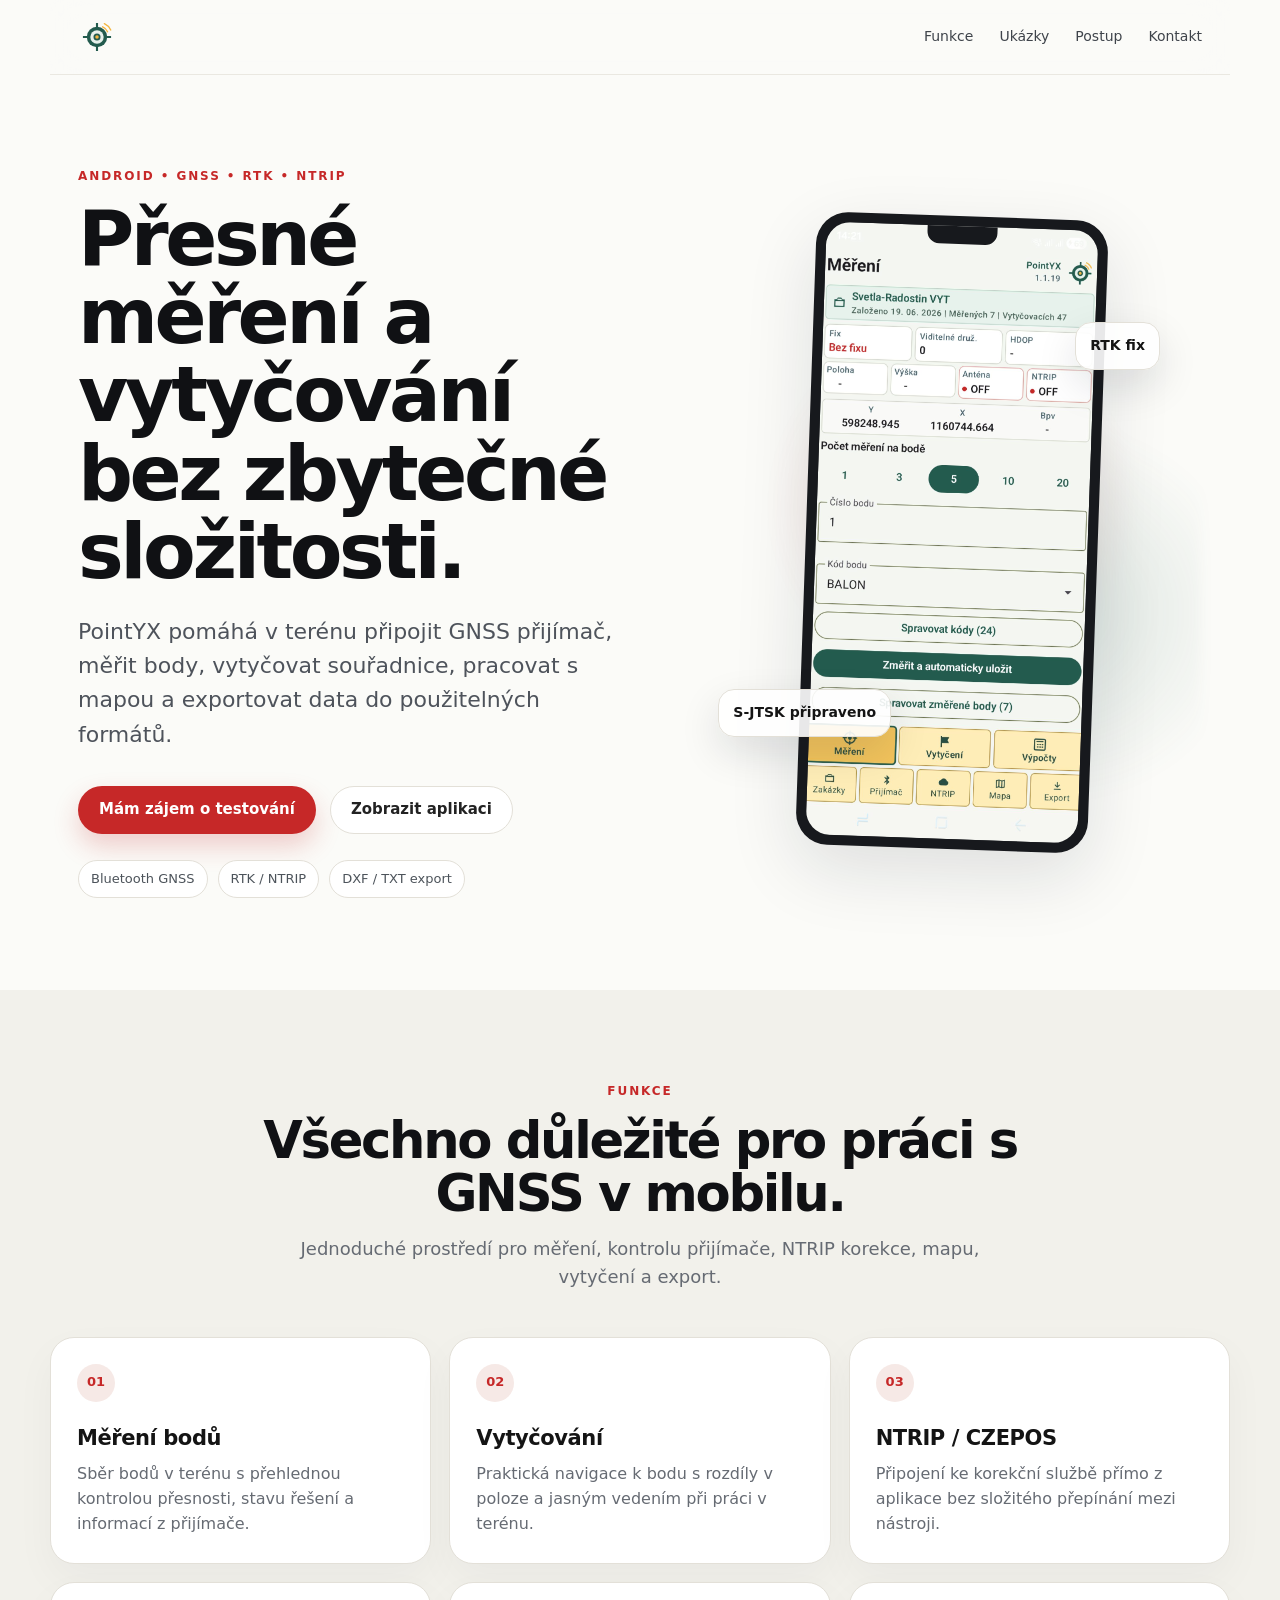
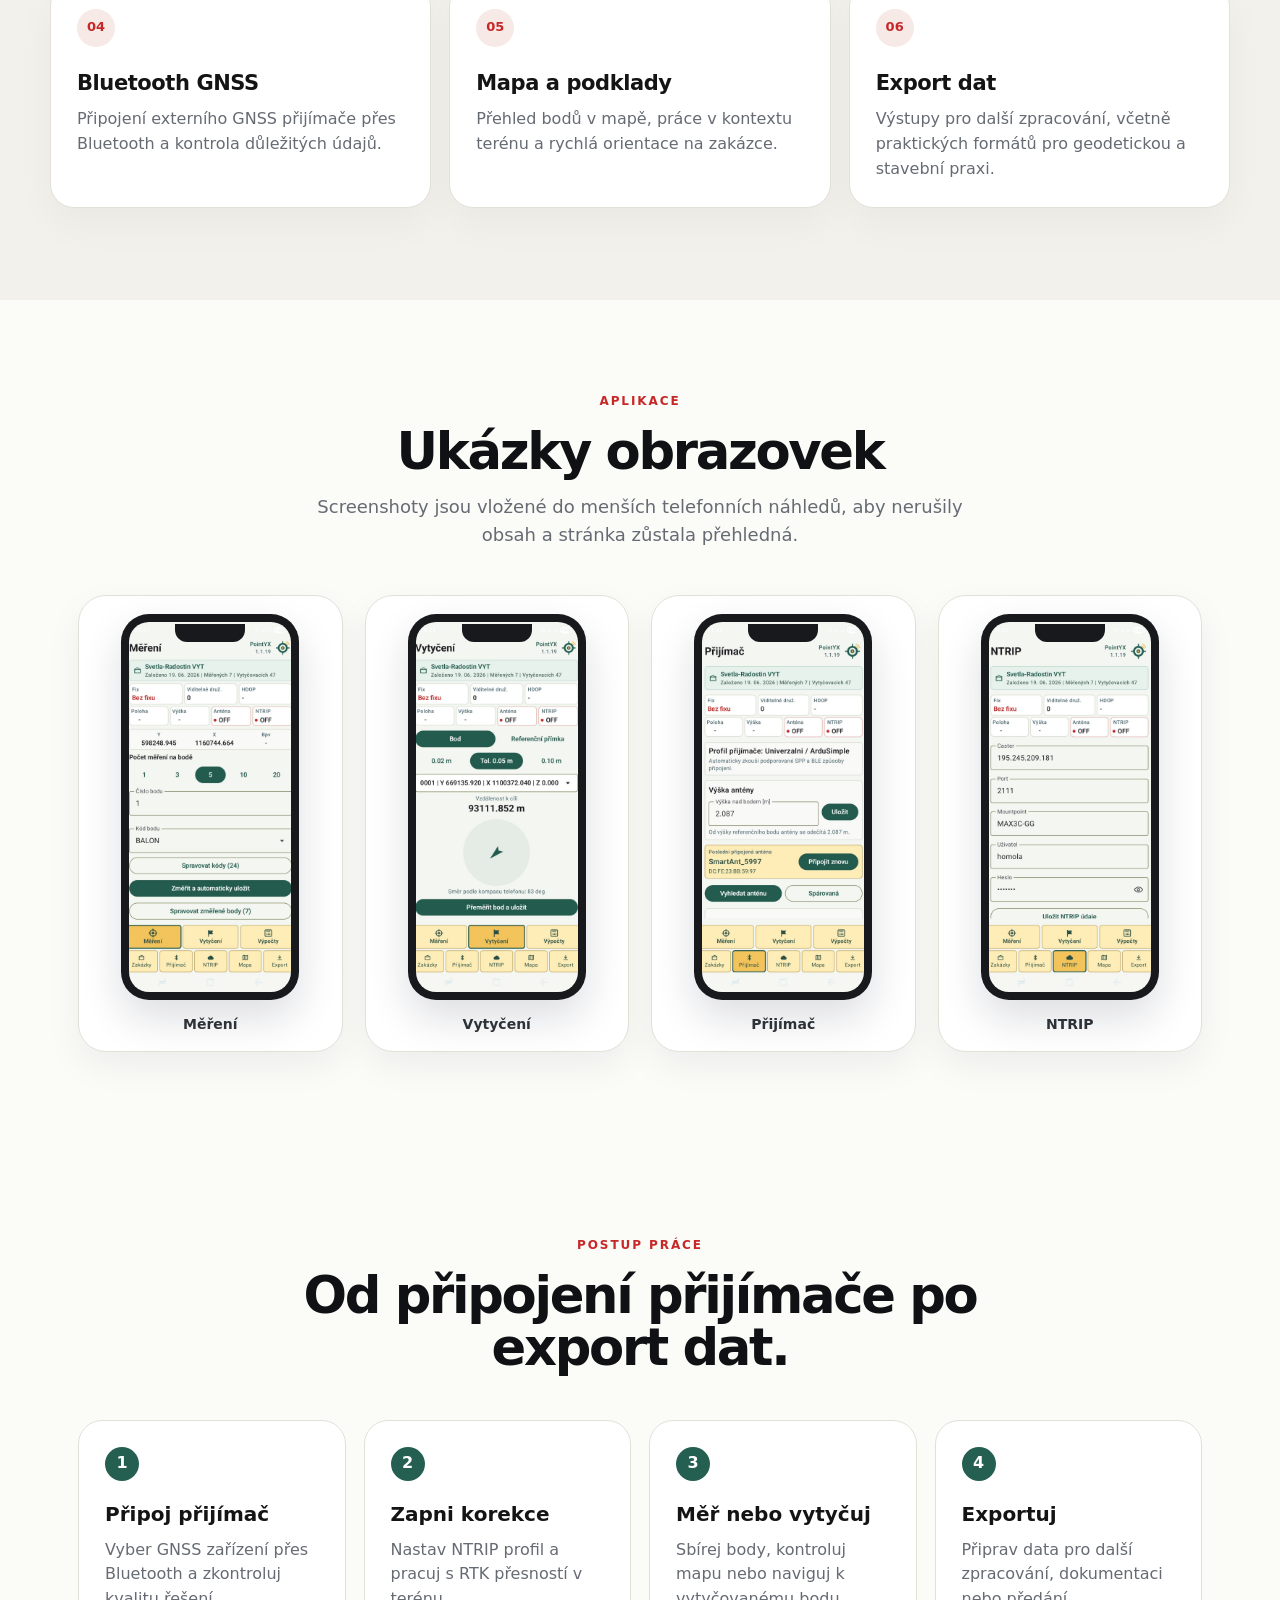
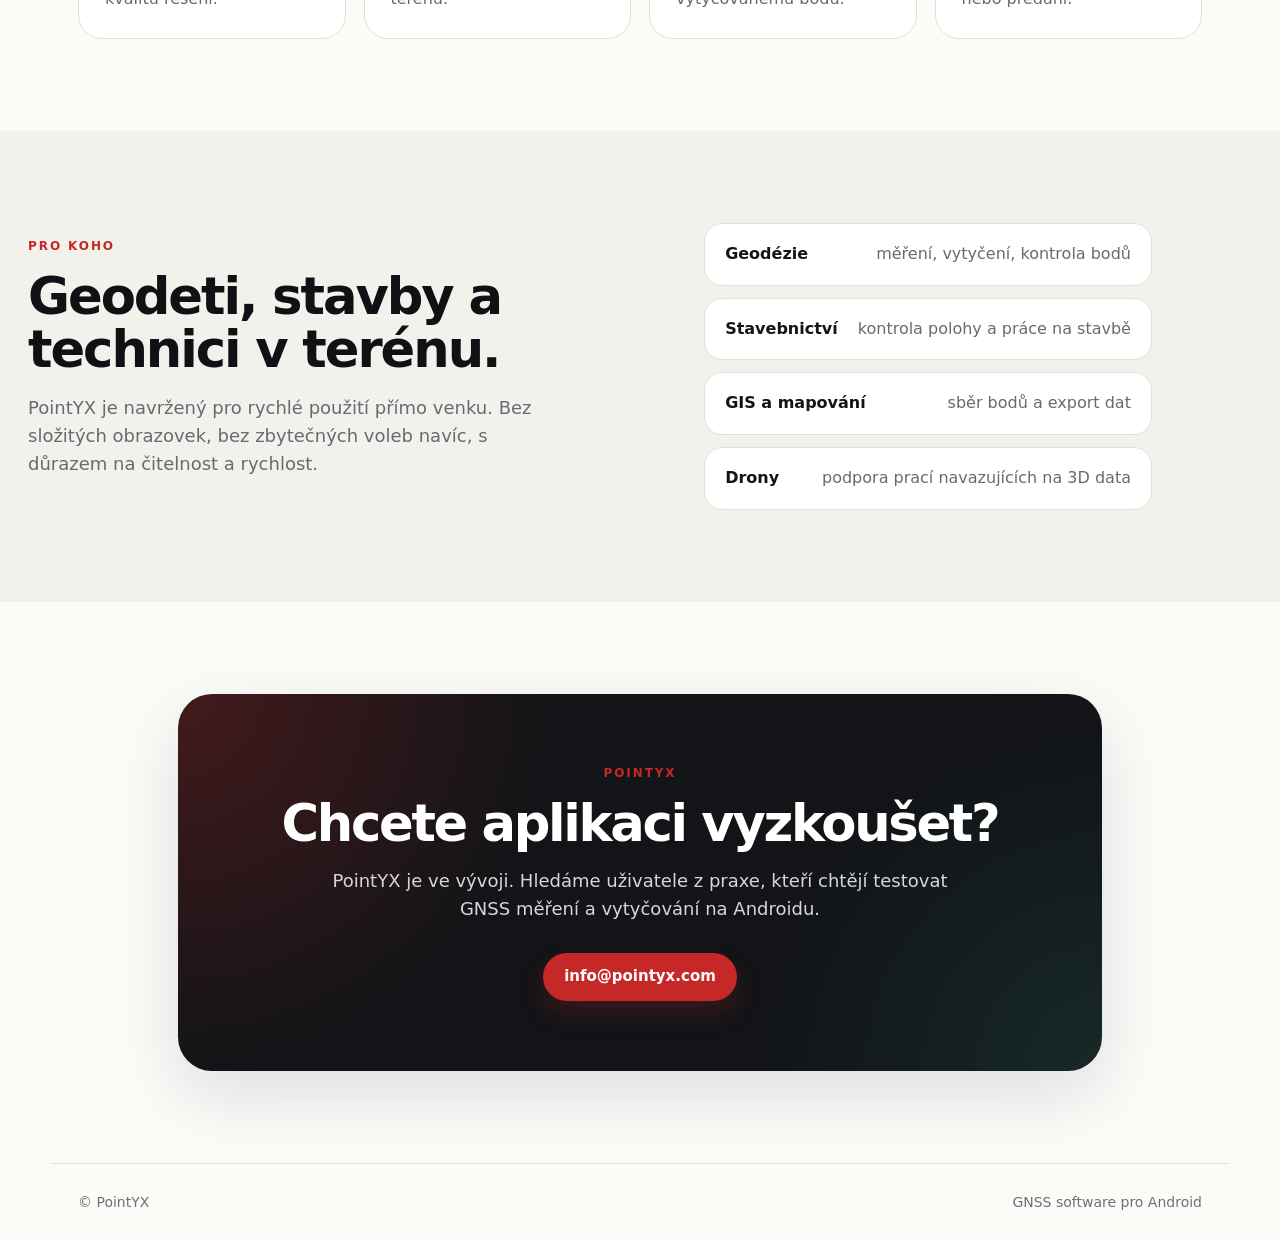
==== commit c297469c: "Add files via upload" ====
--- a/index.html
+++ b/index.html
@@ -1,136 +1,122 @@
 <!doctype html>
 <html lang="cs">
 <head>
-  <meta charset="utf-8" />
-  <meta name="viewport" content="width=device-width, initial-scale=1" />
+  <meta charset="utf-8">
+  <meta name="viewport" content="width=device-width, initial-scale=1">
   <title>PointYX — GNSS měření a vytyčování pro Android</title>
-  <meta name="description" content="PointYX je Android aplikace pro GNSS měření, vytyčování, Bluetooth přijímače, RTK, NTRIP a export dat v terénu." />
-  <meta name="theme-color" content="#0b1512" />
-  <link rel="preload" href="styles.v3.css?v=20260630-3" as="style" />
-  <link rel="stylesheet" href="styles.v3.css?v=20260630-3" />
+  <meta name="description" content="PointYX je Android aplikace pro GNSS měření, RTK, NTRIP, vytyčování, mapu, výpočty a export dat v terénu.">
+  <meta name="theme-color" content="#111827">
+  <link rel="preload" href="styles.v4.css" as="style">
+  <link rel="stylesheet" href="styles.v4.css">
 </head>
 <body>
-  <header class="topbar">
-    <a class="logo" href="#top" aria-label="PointYX domů">
-      <img src="assets/brand/pointyx-logo.svg" alt="PointYX" />
+  <header class="site-header">
+    <a class="brand" href="#top" aria-label="PointYX domů">
+      <img src="assets/logo/pointyx-logo.svg" alt="PointYX" class="brand-logo">
     </a>
-    <nav aria-label="Hlavní navigace">
+    <nav class="nav" aria-label="Hlavní menu">
       <a href="#features">Funkce</a>
-      <a href="#workflow">Práce</a>
       <a href="#screens">Ukázky</a>
-      <a href="#download">Testování</a>
+      <a href="#workflow">Postup</a>
+      <a href="#contact">Kontakt</a>
     </nav>
   </header>
 
   <main id="top">
-    <section class="hero">
-      <div class="hero-bg" aria-hidden="true"></div>
+    <section class="hero section-pad">
       <div class="hero-copy">
-        <div class="badge"><span></span> Android GNSS software</div>
-        <h1>Terénní GNSS měření bez zbytečné složitosti.</h1>
-        <p>PointYX spojuje Bluetooth přijímač, RTK korekce, NTRIP, měření bodů, vytyčování a export dat v jedné čisté aplikaci pro Android.</p>
-        <div class="cta-row">
-          <a class="btn btn-primary" href="#download">Mám zájem o testování</a>
-          <a class="btn btn-ghost" href="#screens">Zobrazit aplikaci</a>
+        <p class="eyebrow">Android • GNSS • RTK • NTRIP</p>
+        <h1>Přesné měření a vytyčování bez zbytečné složitosti.</h1>
+        <p class="lead">PointYX pomáhá v terénu připojit GNSS přijímač, měřit body, vytyčovat souřadnice, pracovat s mapou a exportovat data do použitelných formátů.</p>
+        <div class="hero-actions">
+          <a class="button primary" href="#contact">Mám zájem o testování</a>
+          <a class="button ghost" href="#screens">Zobrazit aplikaci</a>
         </div>
-        <div class="quick-facts" aria-label="Hlavní parametry">
-          <div><strong>RTK</strong><small>centimetrová přesnost</small></div>
-          <div><strong>NTRIP</strong><small>CZEPOS a další služby</small></div>
-          <div><strong>Export</strong><small>TXT, DXF, protokol</small></div>
+        <div class="hero-metrics" aria-label="Hlavní vlastnosti">
+          <span>Bluetooth GNSS</span>
+          <span>RTK / NTRIP</span>
+          <span>DXF / TXT export</span>
         </div>
       </div>
-      <div class="hero-device" aria-label="Náhled aplikace PointYX">
-        <div class="phone phone-hero">
-          <img src="assets/screens/measure.png" alt="Obrazovka měření v aplikaci PointYX" />
+      <div class="hero-visual" aria-label="Ukázka aplikace PointYX">
+        <div class="phone hero-phone">
+          <img src="assets/screens/measure.jpg" alt="Obrazovka měření v aplikaci PointYX">
         </div>
+        <div class="floating-card card-one">RTK fix</div>
+        <div class="floating-card card-two">S-JTSK připraveno</div>
       </div>
     </section>
 
-    <section class="strip" aria-label="Podporované oblasti">
-      <span>Geodezie</span>
-      <span>Stavby</span>
-      <span>GIS</span>
-      <span>Drony</span>
-      <span>Android</span>
-    </section>
-
-    <section class="section" id="features">
-      <div class="section-title">
-        <span class="kicker">Funkce</span>
-        <h2>Vše důležité pro práci s GNSS v terénu.</h2>
+    <section id="features" class="section section-pad soft-bg">
+      <div class="section-head">
+        <p class="eyebrow">Funkce</p>
+        <h2>Všechno důležité pro práci s GNSS v mobilu.</h2>
+        <p>Jednoduché prostředí pro měření, kontrolu přijímače, NTRIP korekce, mapu, vytyčení a export.</p>
       </div>
-      <div class="cards">
-        <article class="card"><i>01</i><h3>Měření bodů</h3><p>Ukládání bodů, kódů, výšek a kontrola stavu fixu na jedné obrazovce.</p></article>
-        <article class="card"><i>02</i><h3>Vytyčování</h3><p>Směr, vzdálenost k cíli a tolerance v přehledném zobrazení pro práci venku.</p></article>
-        <article class="card"><i>03</i><h3>Bluetooth přijímač</h3><p>Připojení externí GNSS antény bez speciálního kontroleru.</p></article>
-        <article class="card"><i>04</i><h3>NTRIP korekce</h3><p>Nastavení casteru, portu, mountpointu a připojení k RTK korekcím.</p></article>
-        <article class="card"><i>05</i><h3>Mapa</h3><p>Mapový podklad, ortofoto a katastrální vrstvy pro orientaci v zakázce.</p></article>
-        <article class="card"><i>06</i><h3>Export</h3><p>Výstupy pro další zpracování v geodetických, CAD a GIS nástrojích.</p></article>
+      <div class="feature-grid">
+        <article class="feature-card"><span class="icon">01</span><h3>Měření bodů</h3><p>Sběr bodů v terénu s přehlednou kontrolou přesnosti, stavu řešení a informací z přijímače.</p></article>
+        <article class="feature-card"><span class="icon">02</span><h3>Vytyčování</h3><p>Praktická navigace k bodu s rozdíly v poloze a jasným vedením při práci v terénu.</p></article>
+        <article class="feature-card"><span class="icon">03</span><h3>NTRIP / CZEPOS</h3><p>Připojení ke korekční službě přímo z aplikace bez složitého přepínání mezi nástroji.</p></article>
+        <article class="feature-card"><span class="icon">04</span><h3>Bluetooth GNSS</h3><p>Připojení externího GNSS přijímače přes Bluetooth a kontrola důležitých údajů.</p></article>
+        <article class="feature-card"><span class="icon">05</span><h3>Mapa a podklady</h3><p>Přehled bodů v mapě, práce v kontextu terénu a rychlá orientace na zakázce.</p></article>
+        <article class="feature-card"><span class="icon">06</span><h3>Export dat</h3><p>Výstupy pro další zpracování, včetně praktických formátů pro geodetickou a stavební praxi.</p></article>
       </div>
     </section>
 
-    <section class="workflow" id="workflow">
-      <div class="section-title center">
-        <span class="kicker">Pracovní postup</span>
-        <h2>Od připojení přijímače až po export.</h2>
+    <section id="screens" class="section section-pad">
+      <div class="section-head narrow">
+        <p class="eyebrow">Aplikace</p>
+        <h2>Ukázky obrazovek</h2>
+        <p>Screenshoty jsou vložené do menších telefonních náhledů, aby nerušily obsah a stránka zůstala přehledná.</p>
       </div>
-      <div class="workflow-grid">
-        <div class="step active"><span>1</span><strong>Přijímač</strong><p>Vyhledej anténu, nastav výšku a připoj Bluetooth.</p></div>
-        <div class="step"><span>2</span><strong>NTRIP</strong><p>Zadej korekce a získej RTK fix.</p></div>
-        <div class="step"><span>3</span><strong>Měření</strong><p>Změř body a ulož je do zakázky.</p></div>
-        <div class="step"><span>4</span><strong>Výstup</strong><p>Exportuj TXT, DXF nebo protokol.</p></div>
-      </div>
-      <div class="device-line">
-        <div class="phone phone-small"><img src="assets/screens/receiver.png" alt="Přijímač v PointYX" /></div>
-        <div class="phone phone-small"><img src="assets/screens/ntrip.png" alt="NTRIP v PointYX" /></div>
-        <div class="phone phone-small main"><img src="assets/screens/measure.png" alt="Měření v PointYX" /></div>
-        <div class="phone phone-small"><img src="assets/screens/export.png" alt="Export v PointYX" /></div>
+      <div class="screens-grid">
+        <figure class="screen-card"><div class="phone"><img loading="lazy" src="assets/screens/measure.jpg" alt="Měření bodů"></div><figcaption>Měření</figcaption></figure>
+        <figure class="screen-card"><div class="phone"><img loading="lazy" src="assets/screens/stakeout.jpg" alt="Vytyčování bodů"></div><figcaption>Vytyčení</figcaption></figure>
+        <figure class="screen-card"><div class="phone"><img loading="lazy" src="assets/screens/receiver.jpg" alt="Připojení přijímače"></div><figcaption>Přijímač</figcaption></figure>
+        <figure class="screen-card"><div class="phone"><img loading="lazy" src="assets/screens/ntrip.jpg" alt="NTRIP nastavení"></div><figcaption>NTRIP</figcaption></figure>
       </div>
     </section>
 
-    <section class="section split">
-      <div>
-        <span class="kicker">Pro praxi</span>
-        <h2>Jednoduché ovládání, které nezdržuje na stavbě ani v terénu.</h2>
-        <p class="muted">PointYX je navržený pro rychlou práci v mobilu. Velká tlačítka, jasné stavy připojení a minimum zbytečných kroků.</p>
-        <ul class="checklist">
-          <li>stav fixu, HDOP, poloha a výška na očích</li>
-          <li>zakázky, kódy bodů a správa měření</li>
-          <li>výpočty délky, převýšení, plochy, objemu a úhlů</li>
-        </ul>
+    <section id="workflow" class="section-pad workflow">
+      <div class="section-head narrow">
+        <p class="eyebrow">Postup práce</p>
+        <h2>Od připojení přijímače po export dat.</h2>
       </div>
-      <div class="panel-shot">
-        <div class="phone phone-medium"><img src="assets/screens/calculations.png" alt="Výpočty v PointYX" /></div>
+      <div class="workflow-grid">
+        <article><span>1</span><h3>Připoj přijímač</h3><p>Vyber GNSS zařízení přes Bluetooth a zkontroluj kvalitu řešení.</p></article>
+        <article><span>2</span><h3>Zapni korekce</h3><p>Nastav NTRIP profil a pracuj s RTK přesností v terénu.</p></article>
+        <article><span>3</span><h3>Měř nebo vytyčuj</h3><p>Sbírej body, kontroluj mapu nebo naviguj k vytyčovanému bodu.</p></article>
+        <article><span>4</span><h3>Exportuj</h3><p>Připrav data pro další zpracování, dokumentaci nebo předání.</p></article>
       </div>
     </section>
 
-    <section class="screens" id="screens">
-      <div class="section-title center">
-        <span class="kicker">Ukázky</span>
-        <h2>Aplikace v čistých náhledech.</h2>
-        <p>Screenshoty jsou menší a sjednocené do telefonních mockupů, aby web nepůsobil jako dlouhá galerie obrázků.</p>
+    <section class="section section-pad split soft-bg">
+      <div>
+        <p class="eyebrow">Pro koho</p>
+        <h2>Geodeti, stavby a technici v terénu.</h2>
+        <p>PointYX je navržený pro rychlé použití přímo venku. Bez složitých obrazovek, bez zbytečných voleb navíc, s důrazem na čitelnost a rychlost.</p>
       </div>
-      <div class="screen-grid">
-        <article><div class="phone thumb"><img src="assets/screens/stakeout.png" alt="Vytyčení" /></div><strong>Vytyčení</strong></article>
-        <article><div class="phone thumb"><img src="assets/screens/map.png" alt="Mapa" /></div><strong>Mapa</strong></article>
-        <article><div class="phone thumb"><img src="assets/screens/jobs.png" alt="Zakázky" /></div><strong>Zakázky</strong></article>
-        <article><div class="phone thumb"><img src="assets/screens/export.png" alt="Export" /></div><strong>Export</strong></article>
+      <div class="use-list">
+        <div><strong>Geodézie</strong><span>měření, vytyčení, kontrola bodů</span></div>
+        <div><strong>Stavebnictví</strong><span>kontrola polohy a práce na stavbě</span></div>
+        <div><strong>GIS a mapování</strong><span>sběr bodů a export dat</span></div>
+        <div><strong>Drony</strong><span>podpora prací navazujících na 3D data</span></div>
       </div>
     </section>
 
-    <section class="download" id="download">
-      <div>
-        <span class="kicker">Testování</span>
-        <h2>PointYX je ve vývoji.</h2>
-        <p>Hledáme uživatele z praxe, kteří chtějí aplikaci vyzkoušet a dát zpětnou vazbu.</p>
+    <section id="contact" class="cta section-pad">
+      <div class="cta-box">
+        <p class="eyebrow">PointYX</p>
+        <h2>Chcete aplikaci vyzkoušet?</h2>
+        <p>PointYX je ve vývoji. Hledáme uživatele z praxe, kteří chtějí testovat GNSS měření a vytyčování na Androidu.</p>
+        <a class="button primary" href="mailto:info@pointyx.com">info@pointyx.com</a>
       </div>
-      <a class="btn btn-light" href="mailto:info@pointyx.com?subject=PointYX%20testování">Napsat o přístup</a>
     </section>
   </main>
 
   <footer class="footer">
-    <div><img src="assets/brand/pointyx-logo.svg" alt="PointYX" /><p>GNSS měření a vytyčování pro Android.</p></div>
-    <a href="mailto:info@pointyx.com">info@pointyx.com</a>
+    <span>© PointYX</span>
+    <span>GNSS software pro Android</span>
   </footer>
 </body>
 </html>
--- a/styles.v4.css
+++ b/styles.v4.css
@@ -0,0 +1,6 @@
+:root{
+  --bg:#fbfbf8; --surface:#ffffff; --soft:#f2f1eb; --ink:#141414; --muted:#666b73;
+  --line:#e3e0d8; --red:#c62828; --red-dark:#961d1d; --green:#245f52;
+  --radius:24px; --shadow:0 24px 70px rgba(17,24,39,.12); --max:1180px;
+}
+*{box-sizing:border-box} html{scroll-behavior:smooth} body{margin:0;background:var(--bg);color:var(--ink);font-family:Inter, ui-sans-serif, system-ui, -apple-system, BlinkMacSystemFont, "Segoe UI", sans-serif;line-height:1.55} img{max-width:100%;display:block} a{color:inherit;text-decoration:none}.site-header{position:sticky;top:0;z-index:20;display:flex;align-items:center;justify-content:space-between;gap:24px;max-width:var(--max);margin:0 auto;padding:18px 28px;background:rgba(251,251,248,.82);backdrop-filter:blur(18px);border-bottom:1px solid rgba(227,224,216,.7)}.brand-logo{height:38px;width:auto}.nav{display:flex;gap:26px;color:#3f444b;font-size:14px}.nav a:hover{color:var(--red)}.section-pad{max-width:var(--max);margin:0 auto;padding:92px 28px}.hero{display:grid;grid-template-columns:minmax(0,1.05fr) minmax(360px,.95fr);align-items:center;gap:72px;min-height:calc(100vh - 76px)}.eyebrow{margin:0 0 14px;color:var(--red);font-size:12px;font-weight:800;letter-spacing:.16em;text-transform:uppercase}.hero h1,.section h2,.workflow h2,.cta h2{margin:0;color:#101114;letter-spacing:-.045em;line-height:1.02}.hero h1{font-size:clamp(44px,6vw,78px);max-width:800px}.lead{font-size:clamp(18px,2vw,22px);color:#4e535b;max-width:690px;margin:24px 0 0}.hero-actions{display:flex;flex-wrap:wrap;gap:14px;margin-top:34px}.button{display:inline-flex;align-items:center;justify-content:center;min-height:48px;padding:0 20px;border-radius:999px;font-weight:750;font-size:15px;border:1px solid transparent}.button.primary{background:var(--red);color:white;box-shadow:0 12px 26px rgba(198,40,40,.22)}.button.primary:hover{background:var(--red-dark)}.button.ghost{border-color:var(--line);background:#fff;color:#222}.hero-metrics{display:flex;flex-wrap:wrap;gap:10px;margin-top:26px;color:#4c535a;font-size:13px}.hero-metrics span{padding:8px 12px;background:#fff;border:1px solid var(--line);border-radius:999px}.hero-visual{position:relative;display:grid;place-items:center;min-height:560px}.hero-visual:before{content:"";position:absolute;inset:50px 0;background:radial-gradient(circle at 50% 45%, rgba(198,40,40,.18), transparent 48%),radial-gradient(circle at 72% 65%, rgba(36,95,82,.15), transparent 38%);filter:blur(6px)}.phone{position:relative;width:min(245px,100%);aspect-ratio:945/2048;padding:10px;border-radius:32px;background:#17191d;box-shadow:var(--shadow);overflow:hidden}.phone:before{content:"";position:absolute;left:50%;top:10px;transform:translateX(-50%);width:70px;height:18px;border-radius:0 0 12px 12px;background:#17191d;z-index:2}.phone img{width:100%;height:100%;object-fit:cover;border-radius:24px}.hero-phone{width:min(292px,58vw);transform:rotate(2deg);z-index:1}.floating-card{position:absolute;z-index:2;background:rgba(255,255,255,.9);border:1px solid var(--line);box-shadow:0 16px 40px rgba(17,24,39,.12);border-radius:16px;padding:12px 14px;font-size:14px;font-weight:800}.card-one{top:106px;right:42px}.card-two{bottom:112px;left:16px}.soft-bg{background:var(--soft);max-width:none}.soft-bg>*{max-width:var(--max);margin-left:auto;margin-right:auto}.section-head{max-width:760px;margin:0 auto 46px;text-align:center}.section-head.narrow{max-width:680px}.section h2,.workflow h2,.cta h2{font-size:clamp(34px,4vw,54px)}.section-head p:not(.eyebrow){margin:16px auto 0;color:var(--muted);font-size:18px}.feature-grid{display:grid;grid-template-columns:repeat(3,1fr);gap:18px}.feature-card{background:var(--surface);border:1px solid var(--line);border-radius:var(--radius);padding:26px;box-shadow:0 16px 40px rgba(17,24,39,.04)}.feature-card .icon{display:inline-flex;align-items:center;justify-content:center;width:38px;height:38px;border-radius:50%;background:#f6e9e6;color:var(--red);font-weight:900;font-size:13px}.feature-card h3{margin:20px 0 8px;font-size:21px;letter-spacing:-.02em}.feature-card p{margin:0;color:var(--muted)}.screens-grid{display:grid;grid-template-columns:repeat(4,1fr);gap:22px;align-items:start}.screen-card{margin:0;padding:18px 18px 16px;background:#fff;border:1px solid var(--line);border-radius:28px;text-align:center;box-shadow:0 14px 36px rgba(17,24,39,.06)}.screen-card .phone{width:100%;max-width:178px;margin:0 auto;border-radius:28px;padding:8px;box-shadow:0 18px 42px rgba(17,24,39,.14)}.screen-card .phone img{border-radius:20px}.screen-card figcaption{margin-top:14px;color:#30343a;font-weight:800;font-size:14px}.workflow-grid{display:grid;grid-template-columns:repeat(4,1fr);gap:18px;margin-top:34px}.workflow-grid article{background:#fff;border:1px solid var(--line);border-radius:var(--radius);padding:26px}.workflow-grid span{display:inline-grid;place-items:center;width:34px;height:34px;background:var(--green);color:#fff;border-radius:50%;font-weight:900}.workflow-grid h3{margin:18px 0 8px;font-size:20px}.workflow-grid p{margin:0;color:var(--muted)}.split{display:grid;grid-template-columns:.9fr 1.1fr;gap:46px;align-items:center}.split h2{font-size:clamp(34px,4vw,54px);margin:0 0 18px;letter-spacing:-.04em;line-height:1.04}.split p:not(.eyebrow){color:var(--muted);font-size:18px}.use-list{display:grid;gap:12px}.use-list div{display:flex;justify-content:space-between;gap:20px;padding:18px 20px;background:#fff;border:1px solid var(--line);border-radius:18px}.use-list span{color:var(--muted);text-align:right}.cta{max-width:980px}.cta-box{text-align:center;background:#121417;color:#fff;border-radius:34px;padding:70px 36px;box-shadow:var(--shadow);background-image:radial-gradient(circle at top left, rgba(198,40,40,.28), transparent 38%),radial-gradient(circle at bottom right, rgba(36,95,82,.28), transparent 34%)}.cta-box h2{color:#fff}.cta-box p:not(.eyebrow){max-width:650px;margin:18px auto 30px;color:#d4d7dc;font-size:18px}.footer{max-width:var(--max);margin:0 auto;padding:28px;color:#6b7179;border-top:1px solid var(--line);display:flex;justify-content:space-between;gap:18px;font-size:14px}@media (max-width: 920px){.nav{display:none}.hero{grid-template-columns:1fr;gap:30px;padding-top:54px}.hero-visual{min-height:auto}.floating-card{display:none}.feature-grid{grid-template-columns:1fr 1fr}.screens-grid{grid-template-columns:1fr 1fr}.workflow-grid{grid-template-columns:1fr 1fr}.split{grid-template-columns:1fr}.hero-phone{width:min(250px,70vw)}}@media (max-width: 560px){.site-header{padding:14px 18px}.section-pad{padding:64px 18px}.hero h1{font-size:42px}.lead{font-size:17px}.feature-grid,.screens-grid,.workflow-grid{grid-template-columns:1fr}.screen-card .phone{max-width:170px}.use-list div{display:block}.use-list span{display:block;text-align:left;margin-top:4px}.footer{display:block}.footer span{display:block;margin:6px 0}.cta-box{padding:52px 22px;border-radius:26px}}
--- a/styles.v4.css
+++ b/styles.v4.css
@@ -0,0 +1,6 @@
+:root{
+  --bg:#fbfbf8; --surface:#ffffff; --soft:#f2f1eb; --ink:#141414; --muted:#666b73;
+  --line:#e3e0d8; --red:#c62828; --red-dark:#961d1d; --green:#245f52;
+  --radius:24px; --shadow:0 24px 70px rgba(17,24,39,.12); --max:1180px;
+}
+*{box-sizing:border-box} html{scroll-behavior:smooth} body{margin:0;background:var(--bg);color:var(--ink);font-family:Inter, ui-sans-serif, system-ui, -apple-system, BlinkMacSystemFont, "Segoe UI", sans-serif;line-height:1.55} img{max-width:100%;display:block} a{color:inherit;text-decoration:none}.site-header{position:sticky;top:0;z-index:20;display:flex;align-items:center;justify-content:space-between;gap:24px;max-width:var(--max);margin:0 auto;padding:18px 28px;background:rgba(251,251,248,.82);backdrop-filter:blur(18px);border-bottom:1px solid rgba(227,224,216,.7)}.brand-logo{height:38px;width:auto}.nav{display:flex;gap:26px;color:#3f444b;font-size:14px}.nav a:hover{color:var(--red)}.section-pad{max-width:var(--max);margin:0 auto;padding:92px 28px}.hero{display:grid;grid-template-columns:minmax(0,1.05fr) minmax(360px,.95fr);align-items:center;gap:72px;min-height:calc(100vh - 76px)}.eyebrow{margin:0 0 14px;color:var(--red);font-size:12px;font-weight:800;letter-spacing:.16em;text-transform:uppercase}.hero h1,.section h2,.workflow h2,.cta h2{margin:0;color:#101114;letter-spacing:-.045em;line-height:1.02}.hero h1{font-size:clamp(44px,6vw,78px);max-width:800px}.lead{font-size:clamp(18px,2vw,22px);color:#4e535b;max-width:690px;margin:24px 0 0}.hero-actions{display:flex;flex-wrap:wrap;gap:14px;margin-top:34px}.button{display:inline-flex;align-items:center;justify-content:center;min-height:48px;padding:0 20px;border-radius:999px;font-weight:750;font-size:15px;border:1px solid transparent}.button.primary{background:var(--red);color:white;box-shadow:0 12px 26px rgba(198,40,40,.22)}.button.primary:hover{background:var(--red-dark)}.button.ghost{border-color:var(--line);background:#fff;color:#222}.hero-metrics{display:flex;flex-wrap:wrap;gap:10px;margin-top:26px;color:#4c535a;font-size:13px}.hero-metrics span{padding:8px 12px;background:#fff;border:1px solid var(--line);border-radius:999px}.hero-visual{position:relative;display:grid;place-items:center;min-height:560px}.hero-visual:before{content:"";position:absolute;inset:50px 0;background:radial-gradient(circle at 50% 45%, rgba(198,40,40,.18), transparent 48%),radial-gradient(circle at 72% 65%, rgba(36,95,82,.15), transparent 38%);filter:blur(6px)}.phone{position:relative;width:min(245px,100%);aspect-ratio:945/2048;padding:10px;border-radius:32px;background:#17191d;box-shadow:var(--shadow);overflow:hidden}.phone:before{content:"";position:absolute;left:50%;top:10px;transform:translateX(-50%);width:70px;height:18px;border-radius:0 0 12px 12px;background:#17191d;z-index:2}.phone img{width:100%;height:100%;object-fit:cover;border-radius:24px}.hero-phone{width:min(292px,58vw);transform:rotate(2deg);z-index:1}.floating-card{position:absolute;z-index:2;background:rgba(255,255,255,.9);border:1px solid var(--line);box-shadow:0 16px 40px rgba(17,24,39,.12);border-radius:16px;padding:12px 14px;font-size:14px;font-weight:800}.card-one{top:106px;right:42px}.card-two{bottom:112px;left:16px}.soft-bg{background:var(--soft);max-width:none}.soft-bg>*{max-width:var(--max);margin-left:auto;margin-right:auto}.section-head{max-width:760px;margin:0 auto 46px;text-align:center}.section-head.narrow{max-width:680px}.section h2,.workflow h2,.cta h2{font-size:clamp(34px,4vw,54px)}.section-head p:not(.eyebrow){margin:16px auto 0;color:var(--muted);font-size:18px}.feature-grid{display:grid;grid-template-columns:repeat(3,1fr);gap:18px}.feature-card{background:var(--surface);border:1px solid var(--line);border-radius:var(--radius);padding:26px;box-shadow:0 16px 40px rgba(17,24,39,.04)}.feature-card .icon{display:inline-flex;align-items:center;justify-content:center;width:38px;height:38px;border-radius:50%;background:#f6e9e6;color:var(--red);font-weight:900;font-size:13px}.feature-card h3{margin:20px 0 8px;font-size:21px;letter-spacing:-.02em}.feature-card p{margin:0;color:var(--muted)}.screens-grid{display:grid;grid-template-columns:repeat(4,1fr);gap:22px;align-items:start}.screen-card{margin:0;padding:18px 18px 16px;background:#fff;border:1px solid var(--line);border-radius:28px;text-align:center;box-shadow:0 14px 36px rgba(17,24,39,.06)}.screen-card .phone{width:100%;max-width:178px;margin:0 auto;border-radius:28px;padding:8px;box-shadow:0 18px 42px rgba(17,24,39,.14)}.screen-card .phone img{border-radius:20px}.screen-card figcaption{margin-top:14px;color:#30343a;font-weight:800;font-size:14px}.workflow-grid{display:grid;grid-template-columns:repeat(4,1fr);gap:18px;margin-top:34px}.workflow-grid article{background:#fff;border:1px solid var(--line);border-radius:var(--radius);padding:26px}.workflow-grid span{display:inline-grid;place-items:center;width:34px;height:34px;background:var(--green);color:#fff;border-radius:50%;font-weight:900}.workflow-grid h3{margin:18px 0 8px;font-size:20px}.workflow-grid p{margin:0;color:var(--muted)}.split{display:grid;grid-template-columns:.9fr 1.1fr;gap:46px;align-items:center}.split h2{font-size:clamp(34px,4vw,54px);margin:0 0 18px;letter-spacing:-.04em;line-height:1.04}.split p:not(.eyebrow){color:var(--muted);font-size:18px}.use-list{display:grid;gap:12px}.use-list div{display:flex;justify-content:space-between;gap:20px;padding:18px 20px;background:#fff;border:1px solid var(--line);border-radius:18px}.use-list span{color:var(--muted);text-align:right}.cta{max-width:980px}.cta-box{text-align:center;background:#121417;color:#fff;border-radius:34px;padding:70px 36px;box-shadow:var(--shadow);background-image:radial-gradient(circle at top left, rgba(198,40,40,.28), transparent 38%),radial-gradient(circle at bottom right, rgba(36,95,82,.28), transparent 34%)}.cta-box h2{color:#fff}.cta-box p:not(.eyebrow){max-width:650px;margin:18px auto 30px;color:#d4d7dc;font-size:18px}.footer{max-width:var(--max);margin:0 auto;padding:28px;color:#6b7179;border-top:1px solid var(--line);display:flex;justify-content:space-between;gap:18px;font-size:14px}@media (max-width: 920px){.nav{display:none}.hero{grid-template-columns:1fr;gap:30px;padding-top:54px}.hero-visual{min-height:auto}.floating-card{display:none}.feature-grid{grid-template-columns:1fr 1fr}.screens-grid{grid-template-columns:1fr 1fr}.workflow-grid{grid-template-columns:1fr 1fr}.split{grid-template-columns:1fr}.hero-phone{width:min(250px,70vw)}}@media (max-width: 560px){.site-header{padding:14px 18px}.section-pad{padding:64px 18px}.hero h1{font-size:42px}.lead{font-size:17px}.feature-grid,.screens-grid,.workflow-grid{grid-template-columns:1fr}.screen-card .phone{max-width:170px}.use-list div{display:block}.use-list span{display:block;text-align:left;margin-top:4px}.footer{display:block}.footer span{display:block;margin:6px 0}.cta-box{padding:52px 22px;border-radius:26px}}
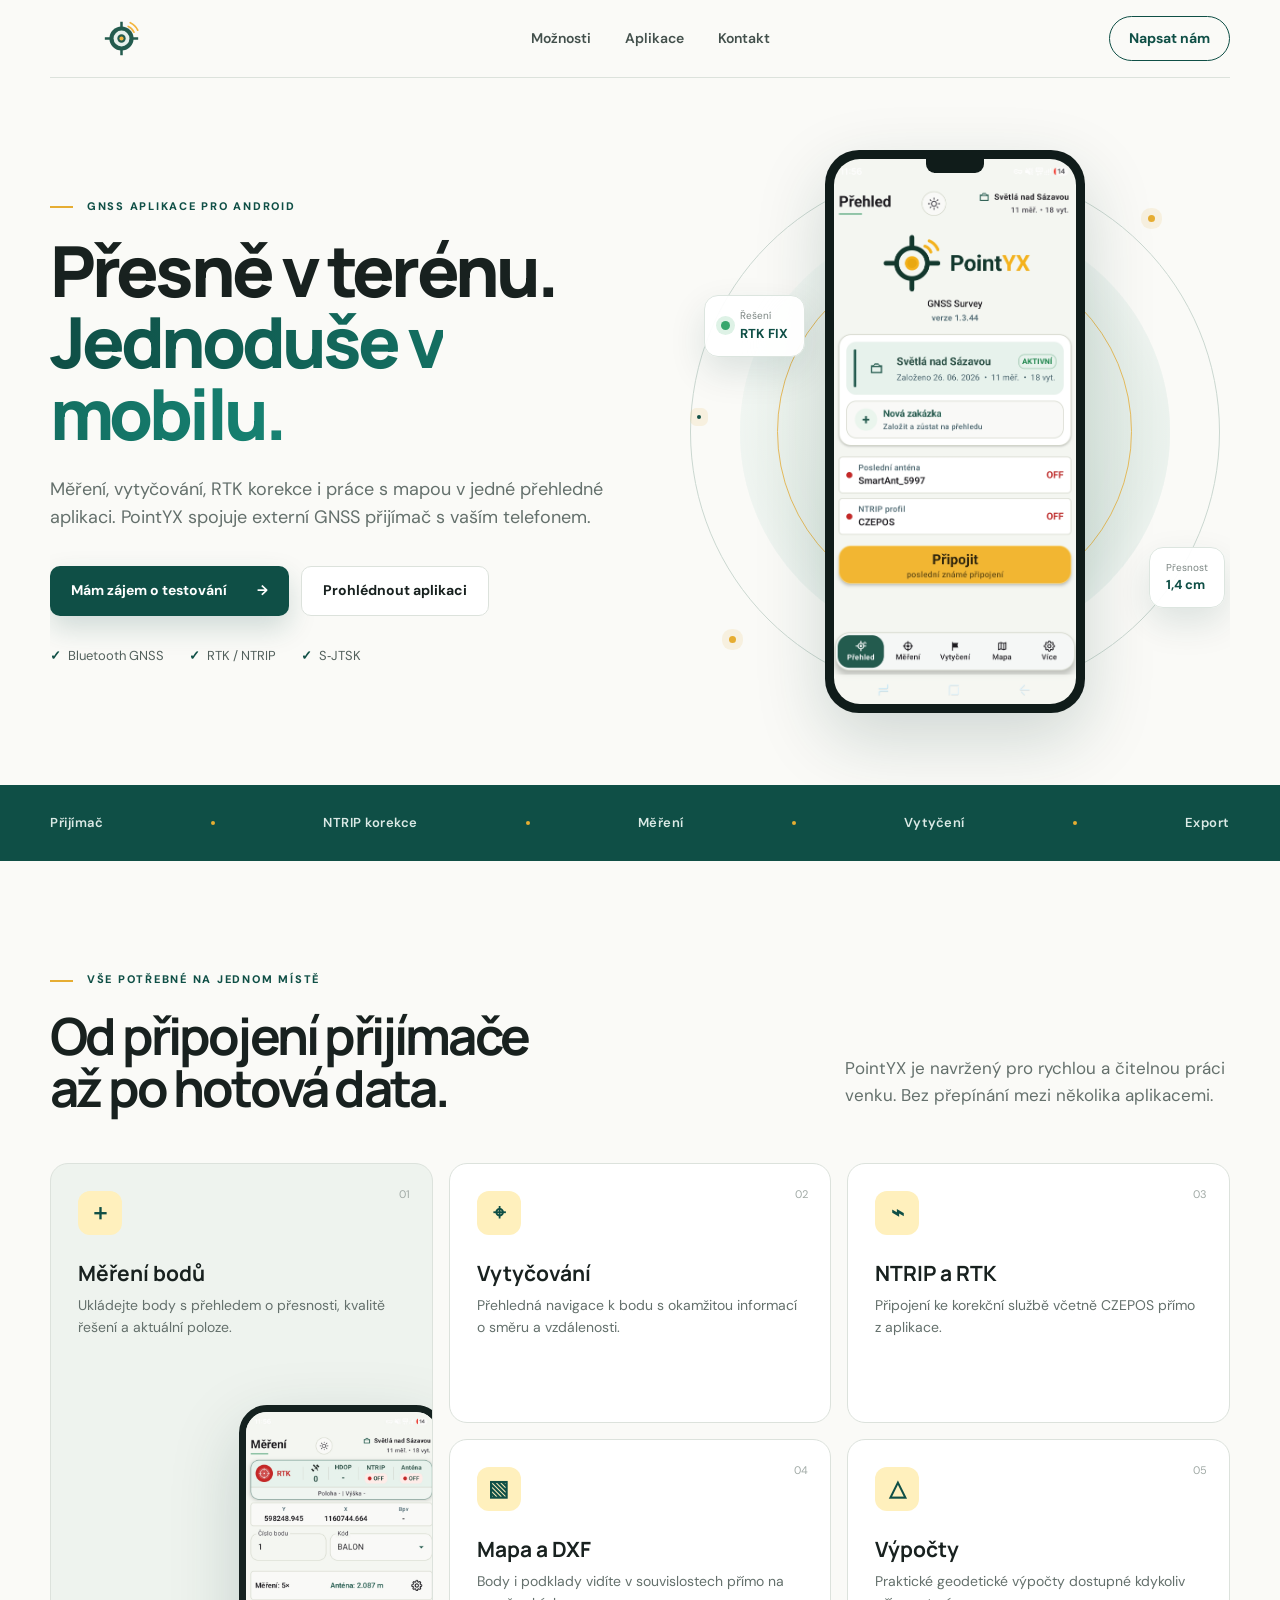
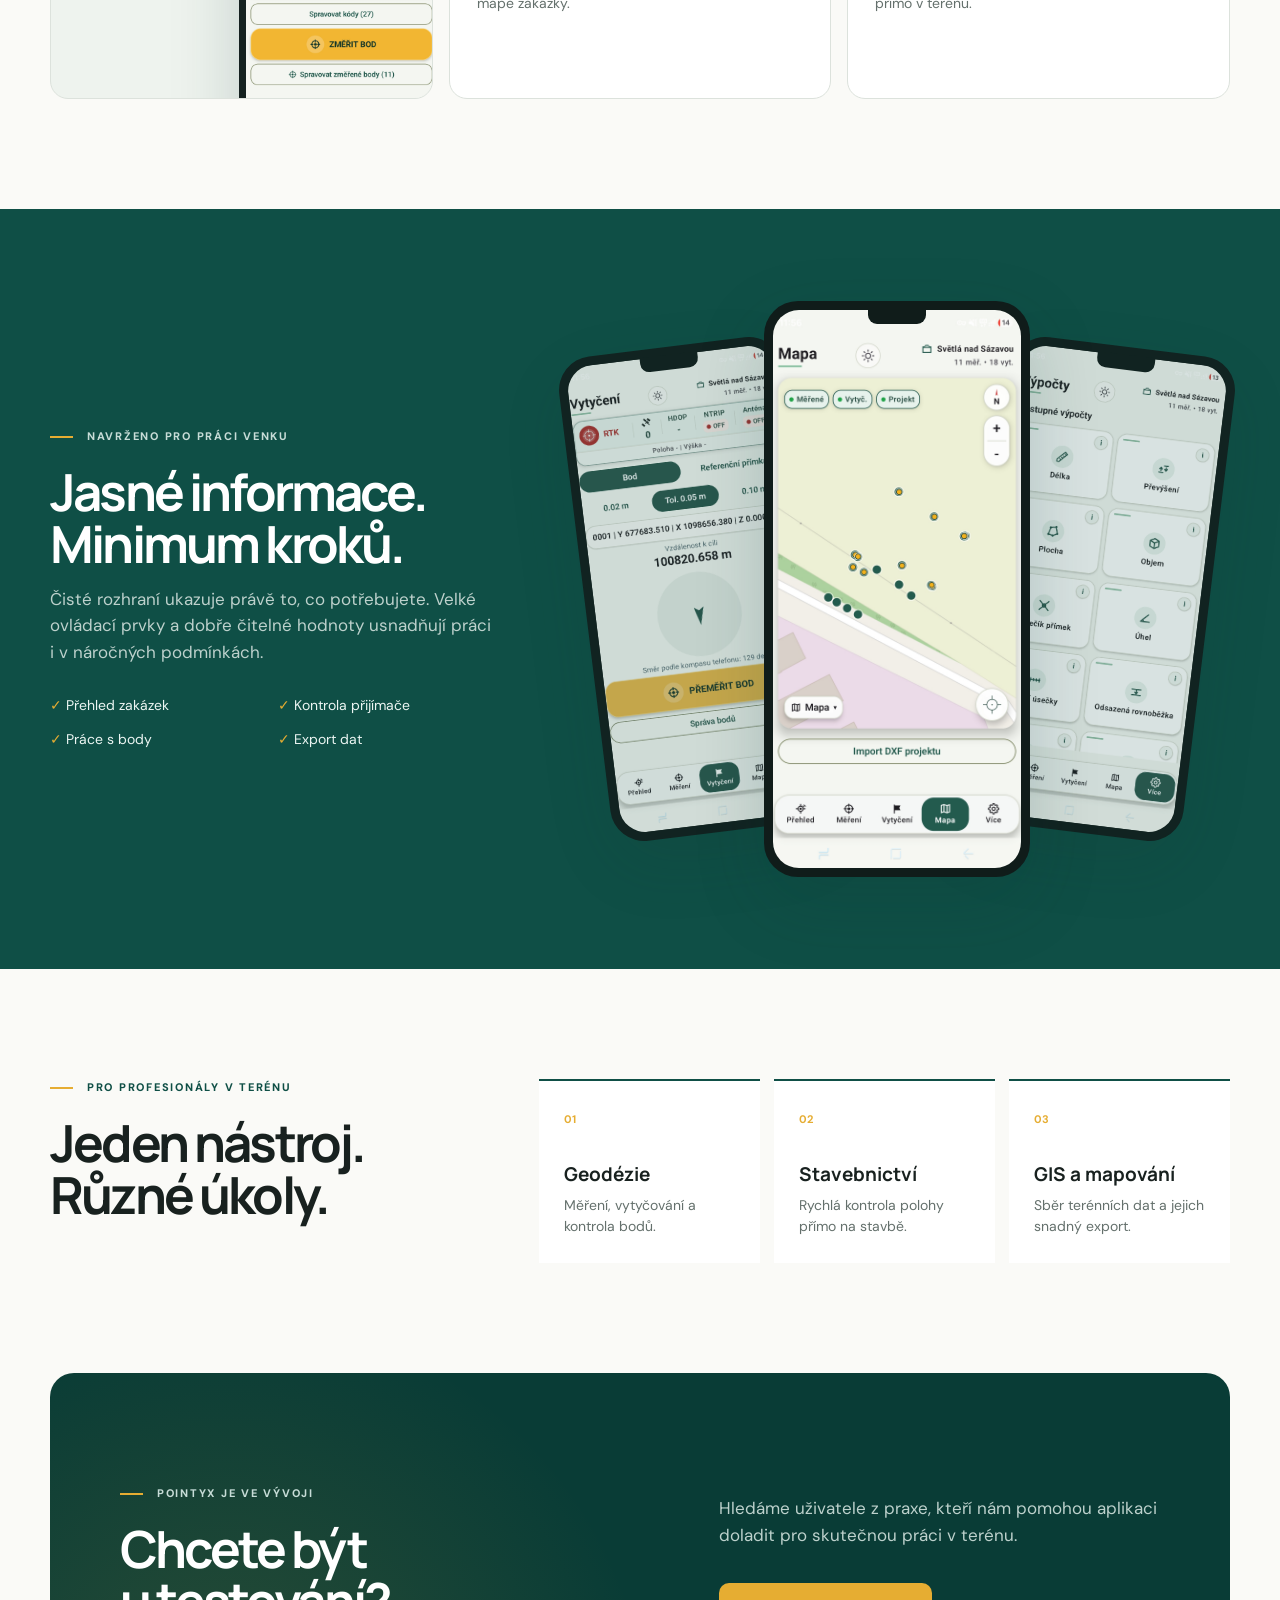
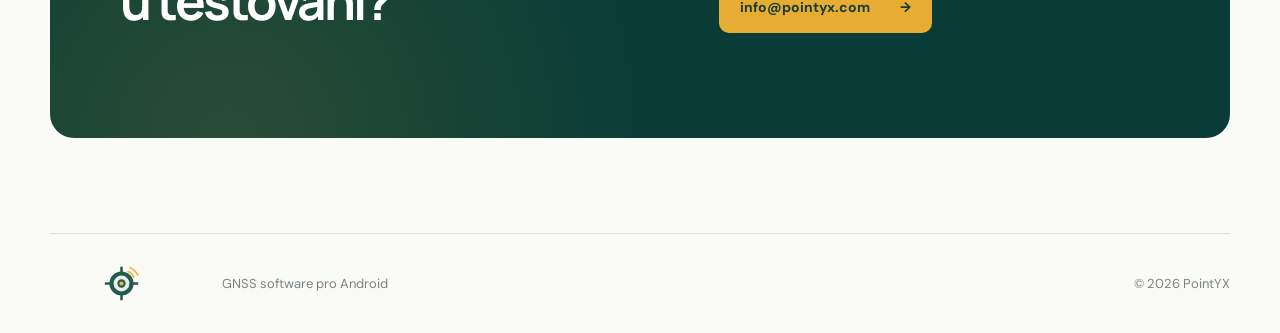
==== commit 7e99aa0f: "Add files via upload" ====
--- a/index.html
+++ b/index.html
@@ -3,120 +3,84 @@
 <head>
   <meta charset="utf-8">
   <meta name="viewport" content="width=device-width, initial-scale=1">
-  <title>PointYX — GNSS měření a vytyčování pro Android</title>
-  <meta name="description" content="PointYX je Android aplikace pro GNSS měření, RTK, NTRIP, vytyčování, mapu, výpočty a export dat v terénu.">
-  <meta name="theme-color" content="#111827">
-  <link rel="preload" href="styles.v4.css" as="style">
-  <link rel="stylesheet" href="styles.v4.css">
+  <title>PointYX — přesné GNSS měření v terénu</title>
+  <meta name="description" content="PointYX je česká Android aplikace pro profesionální GNSS měření, vytyčování, RTK, NTRIP, mapu, výpočty a export dat.">
+  <meta name="theme-color" content="#0f4f46">
+  <link rel="icon" href="assets/logo/pointyx-logo.svg">
+  <link rel="stylesheet" href="styles.v5.css">
+  <link rel="stylesheet" href="animations.css">
 </head>
 <body>
-  <header class="site-header">
-    <a class="brand" href="#top" aria-label="PointYX domů">
-      <img src="assets/logo/pointyx-logo.svg" alt="PointYX" class="brand-logo">
-    </a>
-    <nav class="nav" aria-label="Hlavní menu">
-      <a href="#features">Funkce</a>
-      <a href="#screens">Ukázky</a>
-      <a href="#workflow">Postup</a>
-      <a href="#contact">Kontakt</a>
+  <header class="header">
+    <a class="logo" href="#top"><img src="assets/logo/pointyx-logo.svg" alt="PointYX"></a>
+    <nav aria-label="Hlavní navigace">
+      <a href="#moznosti">Možnosti</a><a href="#aplikace">Aplikace</a><a href="#kontakt">Kontakt</a>
     </nav>
+    <a class="nav-cta" href="mailto:info@pointyx.com">Napsat nám</a>
   </header>
 
   <main id="top">
-    <section class="hero section-pad">
+    <section class="hero wrap">
       <div class="hero-copy">
-        <p class="eyebrow">Android • GNSS • RTK • NTRIP</p>
-        <h1>Přesné měření a vytyčování bez zbytečné složitosti.</h1>
-        <p class="lead">PointYX pomáhá v terénu připojit GNSS přijímač, měřit body, vytyčovat souřadnice, pracovat s mapou a exportovat data do použitelných formátů.</p>
-        <div class="hero-actions">
-          <a class="button primary" href="#contact">Mám zájem o testování</a>
-          <a class="button ghost" href="#screens">Zobrazit aplikaci</a>
+        <p class="kicker"><span></span> GNSS aplikace pro Android</p>
+        <h1>Přesně v terénu.<br><em>Jednoduše v mobilu.</em></h1>
+        <p class="intro">Měření, vytyčování, RTK korekce i práce s mapou v jedné přehledné aplikaci. PointYX spojuje externí GNSS přijímač s vaším telefonem.</p>
+        <div class="actions">
+          <a class="button primary" href="mailto:info@pointyx.com?subject=PointYX%20–%20zájem%20o%20testování">Mám zájem o testování <b>→</b></a>
+          <a class="button secondary" href="#aplikace">Prohlédnout aplikaci</a>
         </div>
-        <div class="hero-metrics" aria-label="Hlavní vlastnosti">
-          <span>Bluetooth GNSS</span>
-          <span>RTK / NTRIP</span>
-          <span>DXF / TXT export</span>
+        <ul class="trust"><li>Bluetooth GNSS</li><li>RTK / NTRIP</li><li>S‑JTSK</li></ul>
+      </div>
+      <div class="hero-art">
+        <span class="spark spark-a"></span><span class="spark spark-b"></span><span class="spark spark-c"></span>
+        <div class="orbit orbit-a"></div><div class="orbit orbit-b"></div>
+        <div class="phone phone-main hero-slides">
+          <img class="slide slide-1" src="assets/screens/new-overview.jpg" alt="Přehled v aplikaci PointYX">
+          <img class="slide slide-2" src="assets/screens/new-measure.jpg" alt="Měření v aplikaci PointYX">
+          <img class="slide slide-3" src="assets/screens/new-map.jpg" alt="Mapa v aplikaci PointYX">
         </div>
-      </div>
-      <div class="hero-visual" aria-label="Ukázka aplikace PointYX">
-        <div class="phone hero-phone">
-          <img src="assets/screens/measure.jpg" alt="Obrazovka měření v aplikaci PointYX">
-        </div>
-        <div class="floating-card card-one">RTK fix</div>
-        <div class="floating-card card-two">S-JTSK připraveno</div>
+        <div class="status status-fix"><i></i><span><small>Řešení</small><strong>RTK FIX</strong></span></div>
+        <div class="status status-precision"><span><small>Přesnost</small><strong>1,4 cm</strong></span></div>
       </div>
     </section>
 
-    <section id="features" class="section section-pad soft-bg">
-      <div class="section-head">
-        <p class="eyebrow">Funkce</p>
-        <h2>Všechno důležité pro práci s GNSS v mobilu.</h2>
-        <p>Jednoduché prostředí pro měření, kontrolu přijímače, NTRIP korekce, mapu, vytyčení a export.</p>
-      </div>
+    <section class="strip" aria-label="Hlavní funkce"><div class="wrap strip-inner">
+      <span>Přijímač</span><i></i><span>NTRIP korekce</span><i></i><span>Měření</span><i></i><span>Vytyčení</span><i></i><span>Export</span>
+    </div></section>
+
+    <section id="moznosti" class="section wrap">
+      <div class="section-title"><div><p class="kicker"><span></span> Vše potřebné na jednom místě</p><h2>Od připojení přijímače<br>až po hotová data.</h2></div><p>PointYX je navržený pro rychlou a čitelnou práci venku. Bez přepínání mezi několika aplikacemi.</p></div>
       <div class="feature-grid">
-        <article class="feature-card"><span class="icon">01</span><h3>Měření bodů</h3><p>Sběr bodů v terénu s přehlednou kontrolou přesnosti, stavu řešení a informací z přijímače.</p></article>
-        <article class="feature-card"><span class="icon">02</span><h3>Vytyčování</h3><p>Praktická navigace k bodu s rozdíly v poloze a jasným vedením při práci v terénu.</p></article>
-        <article class="feature-card"><span class="icon">03</span><h3>NTRIP / CZEPOS</h3><p>Připojení ke korekční službě přímo z aplikace bez složitého přepínání mezi nástroji.</p></article>
-        <article class="feature-card"><span class="icon">04</span><h3>Bluetooth GNSS</h3><p>Připojení externího GNSS přijímače přes Bluetooth a kontrola důležitých údajů.</p></article>
-        <article class="feature-card"><span class="icon">05</span><h3>Mapa a podklady</h3><p>Přehled bodů v mapě, práce v kontextu terénu a rychlá orientace na zakázce.</p></article>
-        <article class="feature-card"><span class="icon">06</span><h3>Export dat</h3><p>Výstupy pro další zpracování, včetně praktických formátů pro geodetickou a stavební praxi.</p></article>
+        <article class="feature featured"><span class="num">01</span><div class="feature-icon">＋</div><h3>Měření bodů</h3><p>Ukládejte body s přehledem o přesnosti, kvalitě řešení a aktuální poloze.</p><img src="assets/screens/new-measure.jpg" alt="Obrazovka měření"></article>
+        <article class="feature"><span class="num">02</span><div class="feature-icon">⌖</div><h3>Vytyčování</h3><p>Přehledná navigace k bodu s okamžitou informací o směru a vzdálenosti.</p></article>
+        <article class="feature"><span class="num">03</span><div class="feature-icon">⌁</div><h3>NTRIP a RTK</h3><p>Připojení ke korekční službě včetně CZEPOS přímo z aplikace.</p></article>
+        <article class="feature"><span class="num">04</span><div class="feature-icon">▧</div><h3>Mapa a DXF</h3><p>Body i podklady vidíte v souvislostech přímo na mapě zakázky.</p></article>
+        <article class="feature"><span class="num">05</span><div class="feature-icon">△</div><h3>Výpočty</h3><p>Praktické geodetické výpočty dostupné kdykoliv přímo v terénu.</p></article>
       </div>
     </section>
 
-    <section id="screens" class="section section-pad">
-      <div class="section-head narrow">
-        <p class="eyebrow">Aplikace</p>
-        <h2>Ukázky obrazovek</h2>
-        <p>Screenshoty jsou vložené do menších telefonních náhledů, aby nerušily obsah a stránka zůstala přehledná.</p>
-      </div>
-      <div class="screens-grid">
-        <figure class="screen-card"><div class="phone"><img loading="lazy" src="assets/screens/measure.jpg" alt="Měření bodů"></div><figcaption>Měření</figcaption></figure>
-        <figure class="screen-card"><div class="phone"><img loading="lazy" src="assets/screens/stakeout.jpg" alt="Vytyčování bodů"></div><figcaption>Vytyčení</figcaption></figure>
-        <figure class="screen-card"><div class="phone"><img loading="lazy" src="assets/screens/receiver.jpg" alt="Připojení přijímače"></div><figcaption>Přijímač</figcaption></figure>
-        <figure class="screen-card"><div class="phone"><img loading="lazy" src="assets/screens/ntrip.jpg" alt="NTRIP nastavení"></div><figcaption>NTRIP</figcaption></figure>
+    <section id="aplikace" class="showcase">
+      <div class="wrap showcase-inner">
+        <div class="showcase-copy"><p class="kicker light"><span></span> Navrženo pro práci venku</p><h2>Jasné informace.<br>Minimum kroků.</h2><p>Čisté rozhraní ukazuje právě to, co potřebujete. Velké ovládací prvky a dobře čitelné hodnoty usnadňují práci i v náročných podmínkách.</p><div class="checks"><span>✓ Přehled zakázek</span><span>✓ Kontrola přijímače</span><span>✓ Práce s body</span><span>✓ Export dat</span></div></div>
+        <div class="phones">
+          <div class="phone back left"><img src="assets/screens/new-stakeout.jpg" alt="Vytyčení"></div>
+          <div class="phone center"><img src="assets/screens/new-map.jpg" alt="Mapa"></div>
+          <div class="phone back right"><img src="assets/screens/new-calculations.jpg" alt="Výpočty"></div>
+        </div>
       </div>
     </section>
 
-    <section id="workflow" class="section-pad workflow">
-      <div class="section-head narrow">
-        <p class="eyebrow">Postup práce</p>
-        <h2>Od připojení přijímače po export dat.</h2>
-      </div>
-      <div class="workflow-grid">
-        <article><span>1</span><h3>Připoj přijímač</h3><p>Vyber GNSS zařízení přes Bluetooth a zkontroluj kvalitu řešení.</p></article>
-        <article><span>2</span><h3>Zapni korekce</h3><p>Nastav NTRIP profil a pracuj s RTK přesností v terénu.</p></article>
-        <article><span>3</span><h3>Měř nebo vytyčuj</h3><p>Sbírej body, kontroluj mapu nebo naviguj k vytyčovanému bodu.</p></article>
-        <article><span>4</span><h3>Exportuj</h3><p>Připrav data pro další zpracování, dokumentaci nebo předání.</p></article>
-      </div>
+    <section class="section wrap users">
+      <div><p class="kicker"><span></span> Pro profesionály v terénu</p><h2>Jeden nástroj.<br>Různé úkoly.</h2></div>
+      <div class="user-grid"><article><b>01</b><h3>Geodézie</h3><p>Měření, vytyčování a kontrola bodů.</p></article><article><b>02</b><h3>Stavebnictví</h3><p>Rychlá kontrola polohy přímo na stavbě.</p></article><article><b>03</b><h3>GIS a mapování</h3><p>Sběr terénních dat a jejich snadný export.</p></article></div>
     </section>
 
-    <section class="section section-pad split soft-bg">
-      <div>
-        <p class="eyebrow">Pro koho</p>
-        <h2>Geodeti, stavby a technici v terénu.</h2>
-        <p>PointYX je navržený pro rychlé použití přímo venku. Bez složitých obrazovek, bez zbytečných voleb navíc, s důrazem na čitelnost a rychlost.</p>
-      </div>
-      <div class="use-list">
-        <div><strong>Geodézie</strong><span>měření, vytyčení, kontrola bodů</span></div>
-        <div><strong>Stavebnictví</strong><span>kontrola polohy a práce na stavbě</span></div>
-        <div><strong>GIS a mapování</strong><span>sběr bodů a export dat</span></div>
-        <div><strong>Drony</strong><span>podpora prací navazujících na 3D data</span></div>
-      </div>
-    </section>
-
-    <section id="contact" class="cta section-pad">
-      <div class="cta-box">
-        <p class="eyebrow">PointYX</p>
-        <h2>Chcete aplikaci vyzkoušet?</h2>
-        <p>PointYX je ve vývoji. Hledáme uživatele z praxe, kteří chtějí testovat GNSS měření a vytyčování na Androidu.</p>
-        <a class="button primary" href="mailto:info@pointyx.com">info@pointyx.com</a>
-      </div>
+    <section id="kontakt" class="contact wrap">
+      <div><p class="kicker light"><span></span> PointYX je ve vývoji</p><h2>Chcete být<br>u testování?</h2></div>
+      <div><p>Hledáme uživatele z praxe, kteří nám pomohou aplikaci doladit pro skutečnou práci v terénu.</p><a class="button gold" href="mailto:info@pointyx.com?subject=PointYX%20–%20zájem%20o%20testování">info@pointyx.com <b>→</b></a></div>
     </section>
   </main>
 
-  <footer class="footer">
-    <span>© PointYX</span>
-    <span>GNSS software pro Android</span>
-  </footer>
+  <footer class="footer wrap"><img src="assets/logo/pointyx-logo.svg" alt="PointYX"><p>GNSS software pro Android</p><p>© 2026 PointYX</p></footer>
 </body>
 </html>
--- a/styles.v5.css
+++ b/styles.v5.css
@@ -0,0 +1,3 @@
+@import url('https://fonts.googleapis.com/css2?family=DM+Sans:wght@400;500;600;700&family=Manrope:wght@500;600;700;800&display=swap');
+:root{--green:#0f4f46;--deep:#093c36;--gold:#e6ad32;--gold-soft:#fff0bd;--cream:#f5f5ef;--ink:#18211f;--muted:#64706c;--line:#dce2dc;--white:#fff;--max:1180px;--shadow:0 25px 70px rgba(10,55,49,.18)}
+*{box-sizing:border-box}html{scroll-behavior:smooth}body{margin:0;background:#fafaf7;color:var(--ink);font-family:'DM Sans',sans-serif;line-height:1.55}a{color:inherit;text-decoration:none}img{display:block;max-width:100%}.wrap{width:min(var(--max),calc(100% - 48px));margin-inline:auto}.header{height:78px;width:min(var(--max),calc(100% - 48px));margin:auto;display:flex;align-items:center;justify-content:space-between;border-bottom:1px solid var(--line);position:relative;z-index:10}.logo img,.footer img{width:142px;height:45px;object-fit:contain}.header nav{display:flex;gap:34px;font-size:14px;font-weight:600;color:#43504c}.header nav a:hover{color:var(--green)}.nav-cta{padding:11px 19px;border:1px solid var(--green);border-radius:99px;color:var(--green);font-size:14px;font-weight:700}.hero{min-height:690px;display:grid;grid-template-columns:1.02fr .98fr;align-items:center;gap:55px;padding-block:72px;overflow:hidden}.kicker{margin:0 0 20px;color:var(--green);text-transform:uppercase;letter-spacing:.16em;font-size:11px;font-weight:800}.kicker span{display:inline-block;width:23px;height:2px;background:var(--gold);vertical-align:middle;margin-right:9px}.hero h1,.section h2,.showcase h2,.contact h2{font-family:'Manrope',sans-serif;margin:0;letter-spacing:-.055em;line-height:1.02}.hero h1{font-size:clamp(47px,5.5vw,76px);font-weight:800}.hero h1 em{font-style:normal;color:var(--green)}.intro{font-size:18px;color:var(--muted);max-width:610px;margin:26px 0 0}.actions{display:flex;gap:12px;flex-wrap:wrap;margin-top:34px}.button{min-height:50px;padding:0 21px;border-radius:10px;display:inline-flex;align-items:center;gap:30px;justify-content:center;font-size:14px;font-weight:700}.primary{background:var(--green);color:#fff;box-shadow:0 12px 28px rgba(15,79,70,.18)}.primary:hover{background:var(--deep)}.secondary{border:1px solid var(--line);background:#fff}.trust{display:flex;gap:25px;list-style:none;padding:0;margin:30px 0 0;color:#52605c;font-size:13px}.trust li:before{content:'✓';color:var(--green);font-weight:800;margin-right:7px}.hero-art{min-height:550px;display:grid;place-items:center;position:relative}.hero-art:before{content:'';position:absolute;width:430px;height:430px;border-radius:50%;background:#e8eee8}.orbit{position:absolute;border:1px solid #cad7d0;border-radius:50%}.orbit-a{width:530px;height:530px}.orbit-b{width:355px;height:355px;border-color:#e8bd5e}.phone{position:relative;background:#101c1a;padding:9px;border-radius:34px;box-shadow:var(--shadow);overflow:hidden;aspect-ratio:945/2048}.phone:after{content:'';position:absolute;top:8px;left:50%;translate:-50%;width:58px;height:15px;background:#101c1a;border-radius:0 0 9px 9px}.phone img{width:100%;height:100%;object-fit:cover;border-radius:26px}.phone-main{width:260px;z-index:2}.status{position:absolute;z-index:3;background:rgba(255,255,255,.94);border:1px solid #dce5df;border-radius:14px;box-shadow:0 15px 36px rgba(9,60,54,.12);padding:12px 16px;display:flex;gap:10px;align-items:center}.status small,.status strong{display:block}.status small{font-size:10px;color:#7b8582}.status strong{font-size:13px;color:var(--green)}.status i{width:9px;height:9px;background:#37a66c;border-radius:50%;box-shadow:0 0 0 5px #def2e6}.status-fix{left:25px;top:145px}.status-precision{right:5px;bottom:105px}.strip{background:var(--green);color:#dbeae6}.strip-inner{min-height:76px;display:flex;align-items:center;justify-content:space-between;font-size:13px;font-weight:600;letter-spacing:.04em}.strip i{width:4px;height:4px;border-radius:50%;background:var(--gold)}.section{padding-block:110px}.section-title{display:grid;grid-template-columns:1.3fr .7fr;gap:80px;align-items:end;margin-bottom:50px}.section h2,.showcase h2,.contact h2{font-size:clamp(38px,4vw,58px)}.section-title>p{color:var(--muted);font-size:17px;margin:0 0 5px}.feature-grid{display:grid;grid-template-columns:repeat(3,1fr);gap:16px}.feature{position:relative;min-height:260px;padding:27px;background:#fff;border:1px solid var(--line);border-radius:18px;overflow:hidden}.feature.featured{grid-row:span 2;min-height:536px;background:#eef3ee}.num{position:absolute;right:22px;top:22px;color:#a1aaa6;font-size:11px}.feature-icon{display:grid;place-items:center;width:44px;height:44px;border-radius:12px;background:var(--gold-soft);color:var(--green);font-size:22px;font-weight:700}.feature h3{font:700 21px 'Manrope';margin:24px 0 8px}.feature p{color:var(--muted);margin:0;font-size:14px}.feature img{position:absolute;width:205px;right:-12px;bottom:-135px;border:7px solid #14211f;border-radius:28px;box-shadow:var(--shadow)}.showcase{background:var(--green);color:#fff;overflow:hidden}.showcase-inner{min-height:720px;display:grid;grid-template-columns:.8fr 1.2fr;align-items:center;gap:70px;padding-block:85px}.kicker.light{color:#c7dcd7}.showcase-copy>p:not(.kicker){color:#bdd1cc;max-width:500px;font-size:17px}.checks{display:grid;grid-template-columns:1fr 1fr;gap:12px;margin-top:30px;color:#ecf6f3;font-size:14px}.checks span::first-letter{color:var(--gold)}.phones{height:590px;position:relative;display:grid;place-items:center}.phones .phone{position:absolute}.phones .center{width:266px;z-index:3}.phones .back{width:225px;opacity:.84;filter:saturate(.8)}.phones .left{left:3%;transform:rotate(-7deg)}.phones .right{right:3%;transform:rotate(7deg)}.users{display:grid;grid-template-columns:.75fr 1.25fr;gap:75px}.user-grid{display:grid;grid-template-columns:repeat(3,1fr);gap:14px}.user-grid article{padding:25px;border-top:2px solid var(--green);background:#fff}.user-grid b{color:var(--gold);font-size:11px}.user-grid h3{font:700 19px 'Manrope';margin:30px 0 8px}.user-grid p{font-size:14px;color:var(--muted);margin:0}.contact{background:var(--deep);color:#fff;border-radius:24px;min-height:365px;padding:64px 70px;display:grid;grid-template-columns:1.1fr .9fr;gap:60px;align-items:center;margin-bottom:95px;background-image:radial-gradient(circle at 15% 100%,rgba(230,173,50,.15),transparent 40%)}.contact>div:last-child>p{color:#bdd1cc;font-size:17px;max-width:440px}.gold{margin-top:18px;background:var(--gold);color:#173c36}.footer{min-height:100px;border-top:1px solid var(--line);display:flex;align-items:center;gap:30px;color:#7a8581;font-size:13px}.footer p:last-child{margin-left:auto}@media(max-width:900px){.header nav{display:none}.hero{grid-template-columns:1fr;text-align:center;padding-top:55px}.hero-copy{display:grid;justify-items:center}.trust{justify-content:center}.hero-art{min-height:520px}.section-title,.showcase-inner,.users{grid-template-columns:1fr}.section-title{gap:20px}.showcase-copy{text-align:center}.showcase-copy>p{margin-inline:auto}.feature-grid{grid-template-columns:1fr 1fr}.phones{height:560px}.strip-inner{gap:12px;flex-wrap:wrap;justify-content:center;padding-block:18px}.users{gap:40px}}@media(max-width:600px){.wrap,.header{width:min(100% - 30px,var(--max))}.header{height:68px}.nav-cta{display:none}.logo img{width:125px}.hero{padding-block:45px;min-height:0}.hero h1{font-size:42px}.intro{font-size:16px}.hero-art{min-height:460px}.phone-main{width:220px}.orbit-a{width:420px;height:420px}.orbit-b{width:300px;height:300px}.status-fix{left:0}.status-precision{right:0}.trust{gap:10px;font-size:11px}.strip i{display:none}.strip-inner{justify-content:space-around}.section{padding-block:75px}.feature-grid{grid-template-columns:1fr}.feature.featured{grid-row:auto}.showcase-inner{padding-block:70px;gap:25px}.phones{height:450px}.phones .center{width:215px}.phones .back{width:175px}.user-grid{grid-template-columns:1fr}.contact{width:calc(100% - 30px);padding:45px 27px;grid-template-columns:1fr;gap:20px;margin-bottom:65px}.footer{flex-wrap:wrap;padding-block:25px}.footer p:last-child{margin-left:0;width:100%}}
--- a/animations.css
+++ b/animations.css
@@ -0,0 +1,21 @@
+/* Jemné produktové animace */
+.hero-copy{animation:rise .8s cubic-bezier(.2,.8,.2,1) both}
+.hero-art{animation:fade .9s .15s both}
+.hero h1 em{background:linear-gradient(90deg,var(--green),#168272,var(--green));background-size:200% auto;background-clip:text;-webkit-background-clip:text;-webkit-text-fill-color:transparent;animation:shimmer 6s linear infinite}
+.button{transition:transform .25s,box-shadow .25s,background .25s}.button:hover{transform:translateY(-3px)}.primary:hover{box-shadow:0 17px 34px rgba(15,79,70,.25)}
+.hero-art:before{background:radial-gradient(circle at 40% 35%,#f7faf5,#dfeae3 70%);box-shadow:inset 0 0 70px rgba(255,255,255,.75)}
+.orbit{animation:orbitPulse 6s ease-in-out infinite}.orbit-b{animation-delay:-3s}
+.spark{position:absolute;width:7px;height:7px;border-radius:50%;background:var(--gold);z-index:1;box-shadow:0 0 0 7px rgba(230,173,50,.12);animation:spark 4s ease-in-out infinite}.spark-a{top:65px;right:75px}.spark-b{bottom:70px;left:50px;animation-delay:-1.5s}.spark-c{top:47%;left:18px;width:4px;height:4px;background:var(--green);animation-delay:-2.8s}
+.phone-main{animation:floatPhone 5s ease-in-out infinite}.hero-slides .slide{position:absolute;inset:9px;width:calc(100% - 18px);height:calc(100% - 18px);opacity:0;animation:screenCycle 15s infinite}.hero-slides .slide-1{opacity:1}.hero-slides .slide-2{animation-delay:5s}.hero-slides .slide-3{animation-delay:10s}
+.status{backdrop-filter:blur(12px);animation:floatCard 4s ease-in-out infinite}.status-precision{animation-delay:-2s}
+.feature{transition:transform .35s,box-shadow .35s,border-color .35s}.feature:hover{transform:translateY(-7px);box-shadow:0 24px 55px rgba(10,55,49,.1);border-color:#c6d6cf}
+.phones .center{animation:floatPhone 5.5s ease-in-out infinite}.phones .back{transition:transform .4s,opacity .4s}.phones:hover .back{opacity:1}.phones:hover .left{transform:translateX(-12px) rotate(-9deg)}.phones:hover .right{transform:translateX(12px) rotate(9deg)}
+@keyframes rise{from{opacity:0;transform:translateY(24px)}to{opacity:1;transform:none}}
+@keyframes fade{from{opacity:0;transform:scale(.96)}to{opacity:1;transform:none}}
+@keyframes shimmer{to{background-position:200% center}}
+@keyframes floatPhone{0%,100%{transform:translateY(0)}50%{transform:translateY(-12px)}}
+@keyframes floatCard{0%,100%{transform:translateY(0)}50%{transform:translateY(-8px)}}
+@keyframes orbitPulse{0%,100%{transform:scale(1);opacity:.75}50%{transform:scale(1.035);opacity:1}}
+@keyframes spark{0%,100%{transform:translateY(0);opacity:.55}50%{transform:translateY(-18px);opacity:1}}
+@keyframes screenCycle{0%{opacity:0;transform:scale(1.015)}5%,29%{opacity:1;transform:scale(1)}34%,100%{opacity:0;transform:scale(.99)}}
+@media(prefers-reduced-motion:reduce){*,*:before,*:after{animation:none!important;transition:none!important}.hero-slides .slide{display:none}.hero-slides .slide-1{display:block;opacity:1}}
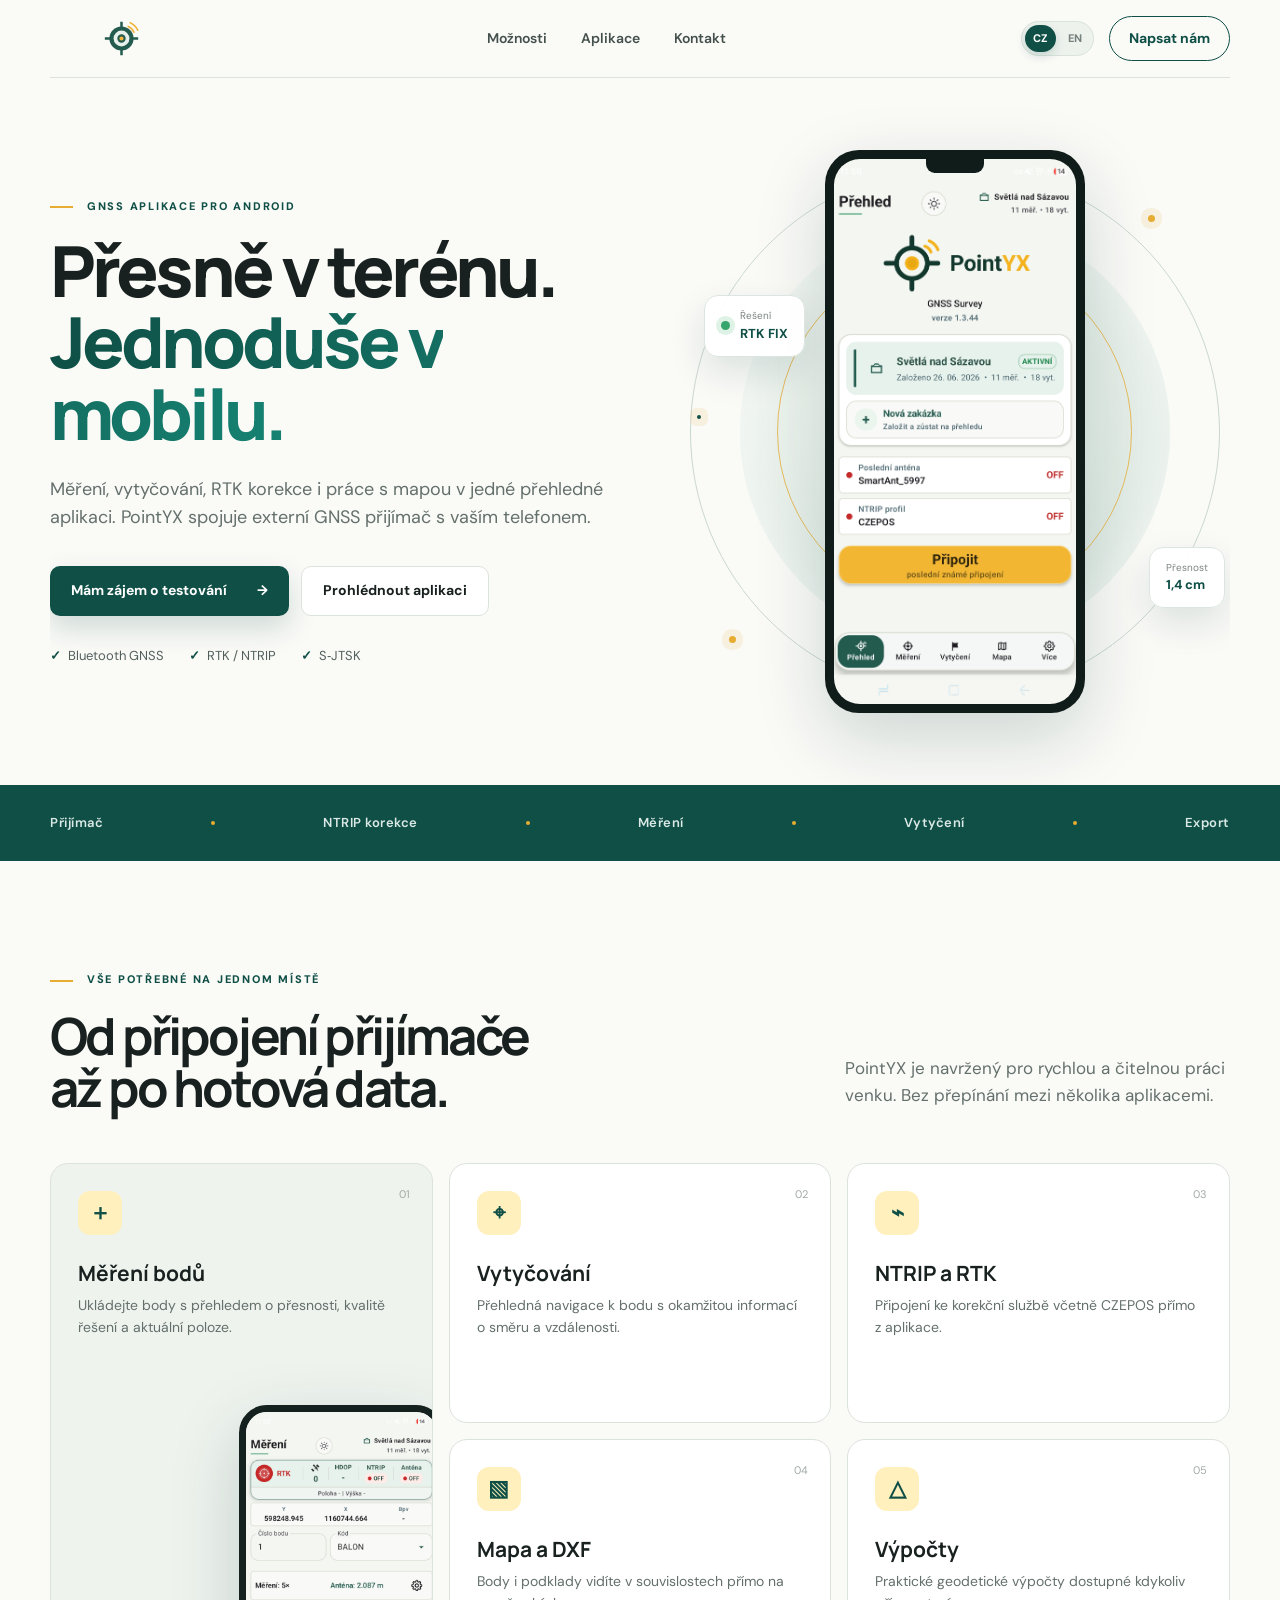
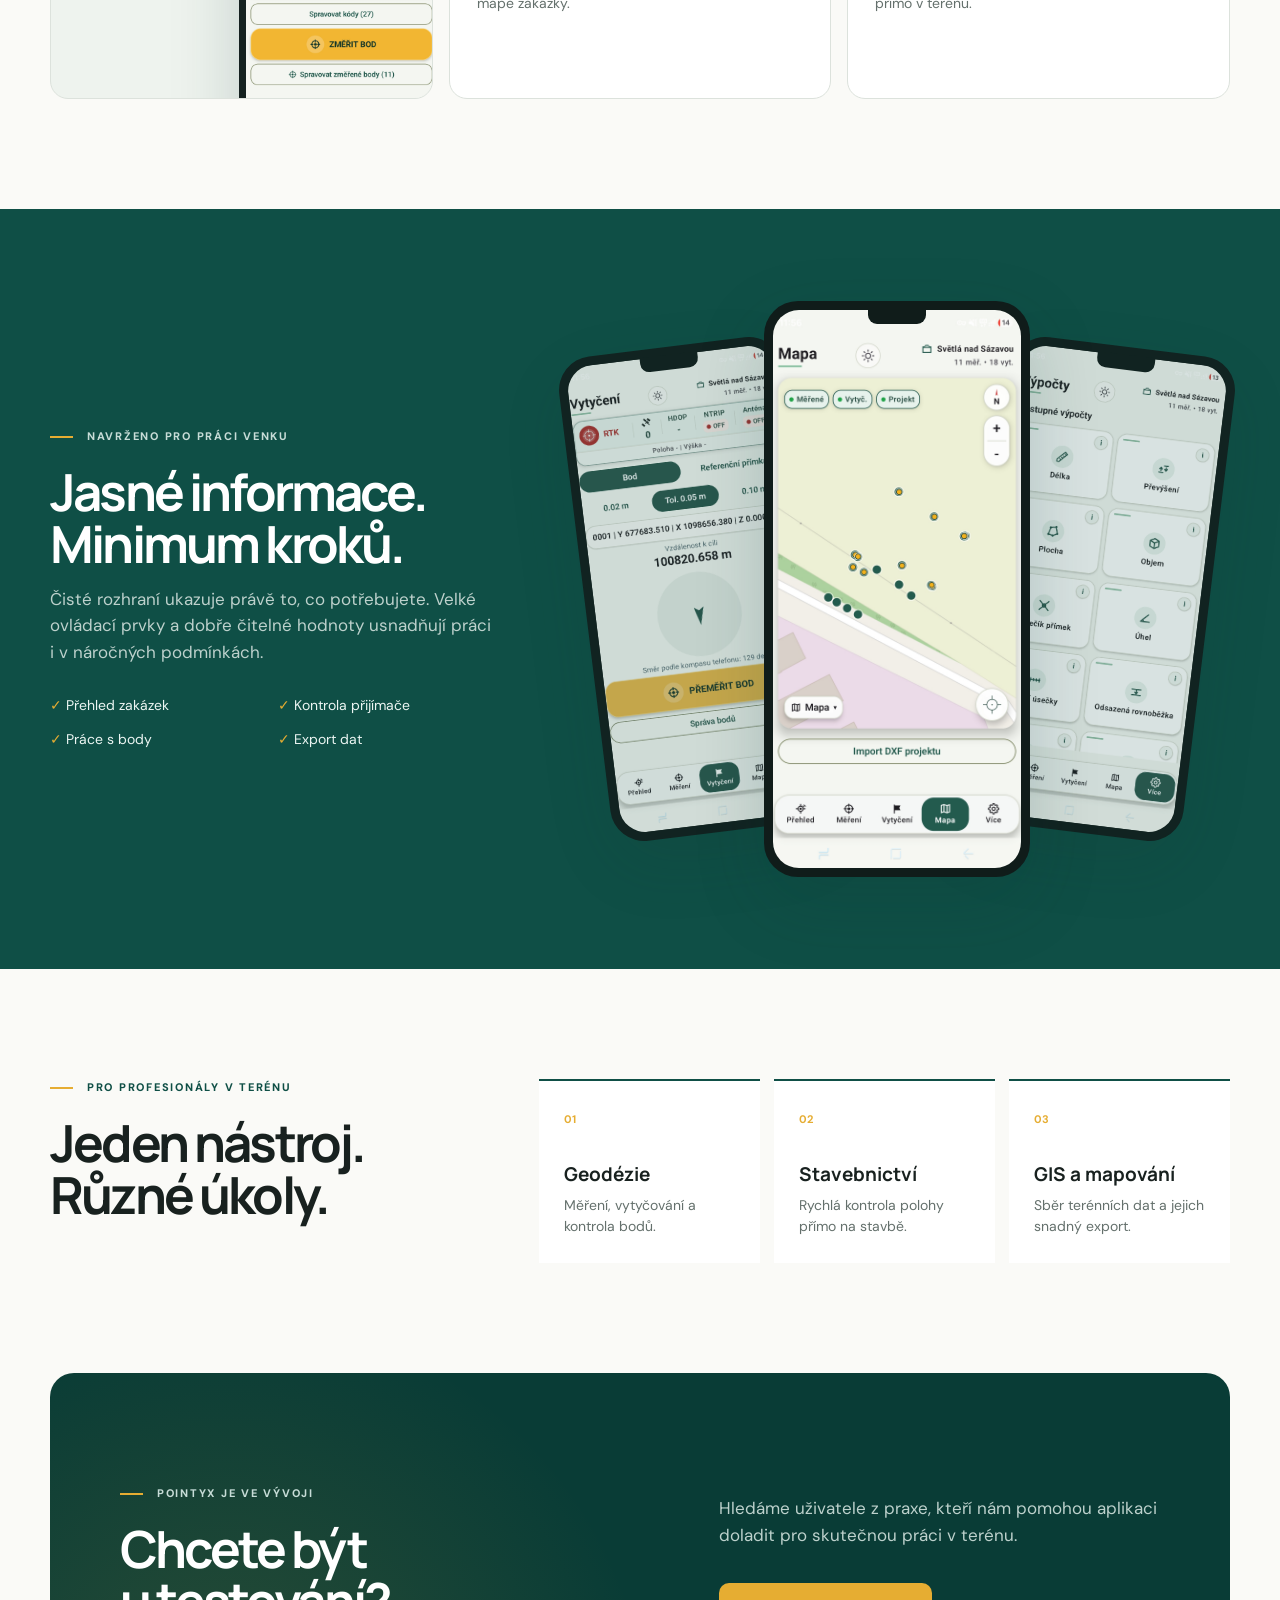
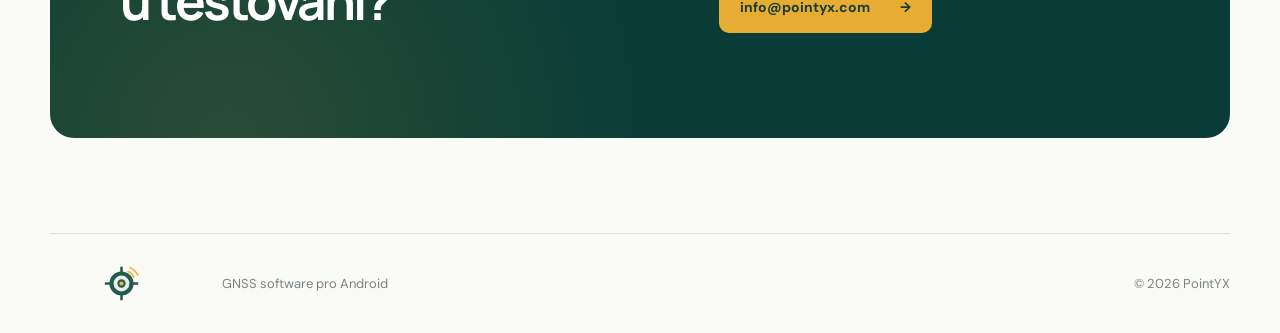
==== commit eaa1b217: "Add files via upload" ====
--- a/index.html
+++ b/index.html
@@ -16,7 +16,7 @@
     <nav aria-label="Hlavní navigace">
       <a href="#moznosti">Možnosti</a><a href="#aplikace">Aplikace</a><a href="#kontakt">Kontakt</a>
     </nav>
-    <a class="nav-cta" href="mailto:info@pointyx.com">Napsat nám</a>
+    <div class="header-actions"><div class="language" aria-label="Výběr jazyka"><span class="active">CZ</span><a href="en.html">EN</a></div><a class="nav-cta" href="mailto:info@pointyx.com">Napsat nám</a></div>
   </header>
 
   <main id="top">
--- a/animations.css
+++ b/animations.css
@@ -1,4 +1,5 @@
 /* Jemné produktové animace */
+.header-actions{display:flex;align-items:center;gap:15px}.language{display:flex;align-items:center;gap:3px;padding:3px;background:#edf2ed;border:1px solid #d9e2dc;border-radius:99px;font-size:11px;font-weight:800}.language a,.language span{display:grid;place-items:center;min-width:31px;height:27px;border-radius:99px}.language a{color:#76817d;transition:color .2s,background .2s}.language a:hover{color:var(--green);background:#fff}.language .active{background:var(--green);color:#fff;box-shadow:0 4px 10px rgba(15,79,70,.18)}
 .hero-copy{animation:rise .8s cubic-bezier(.2,.8,.2,1) both}
 .hero-art{animation:fade .9s .15s both}
 .hero h1 em{background:linear-gradient(90deg,var(--green),#168272,var(--green));background-size:200% auto;background-clip:text;-webkit-background-clip:text;-webkit-text-fill-color:transparent;animation:shimmer 6s linear infinite}
@@ -19,3 +20,4 @@
 @keyframes spark{0%,100%{transform:translateY(0);opacity:.55}50%{transform:translateY(-18px);opacity:1}}
 @keyframes screenCycle{0%{opacity:0;transform:scale(1.015)}5%,29%{opacity:1;transform:scale(1)}34%,100%{opacity:0;transform:scale(.99)}}
 @media(prefers-reduced-motion:reduce){*,*:before,*:after{animation:none!important;transition:none!important}.hero-slides .slide{display:none}.hero-slides .slide-1{display:block;opacity:1}}
+@media(max-width:600px){.header-actions{gap:8px}.language{margin-left:auto}}
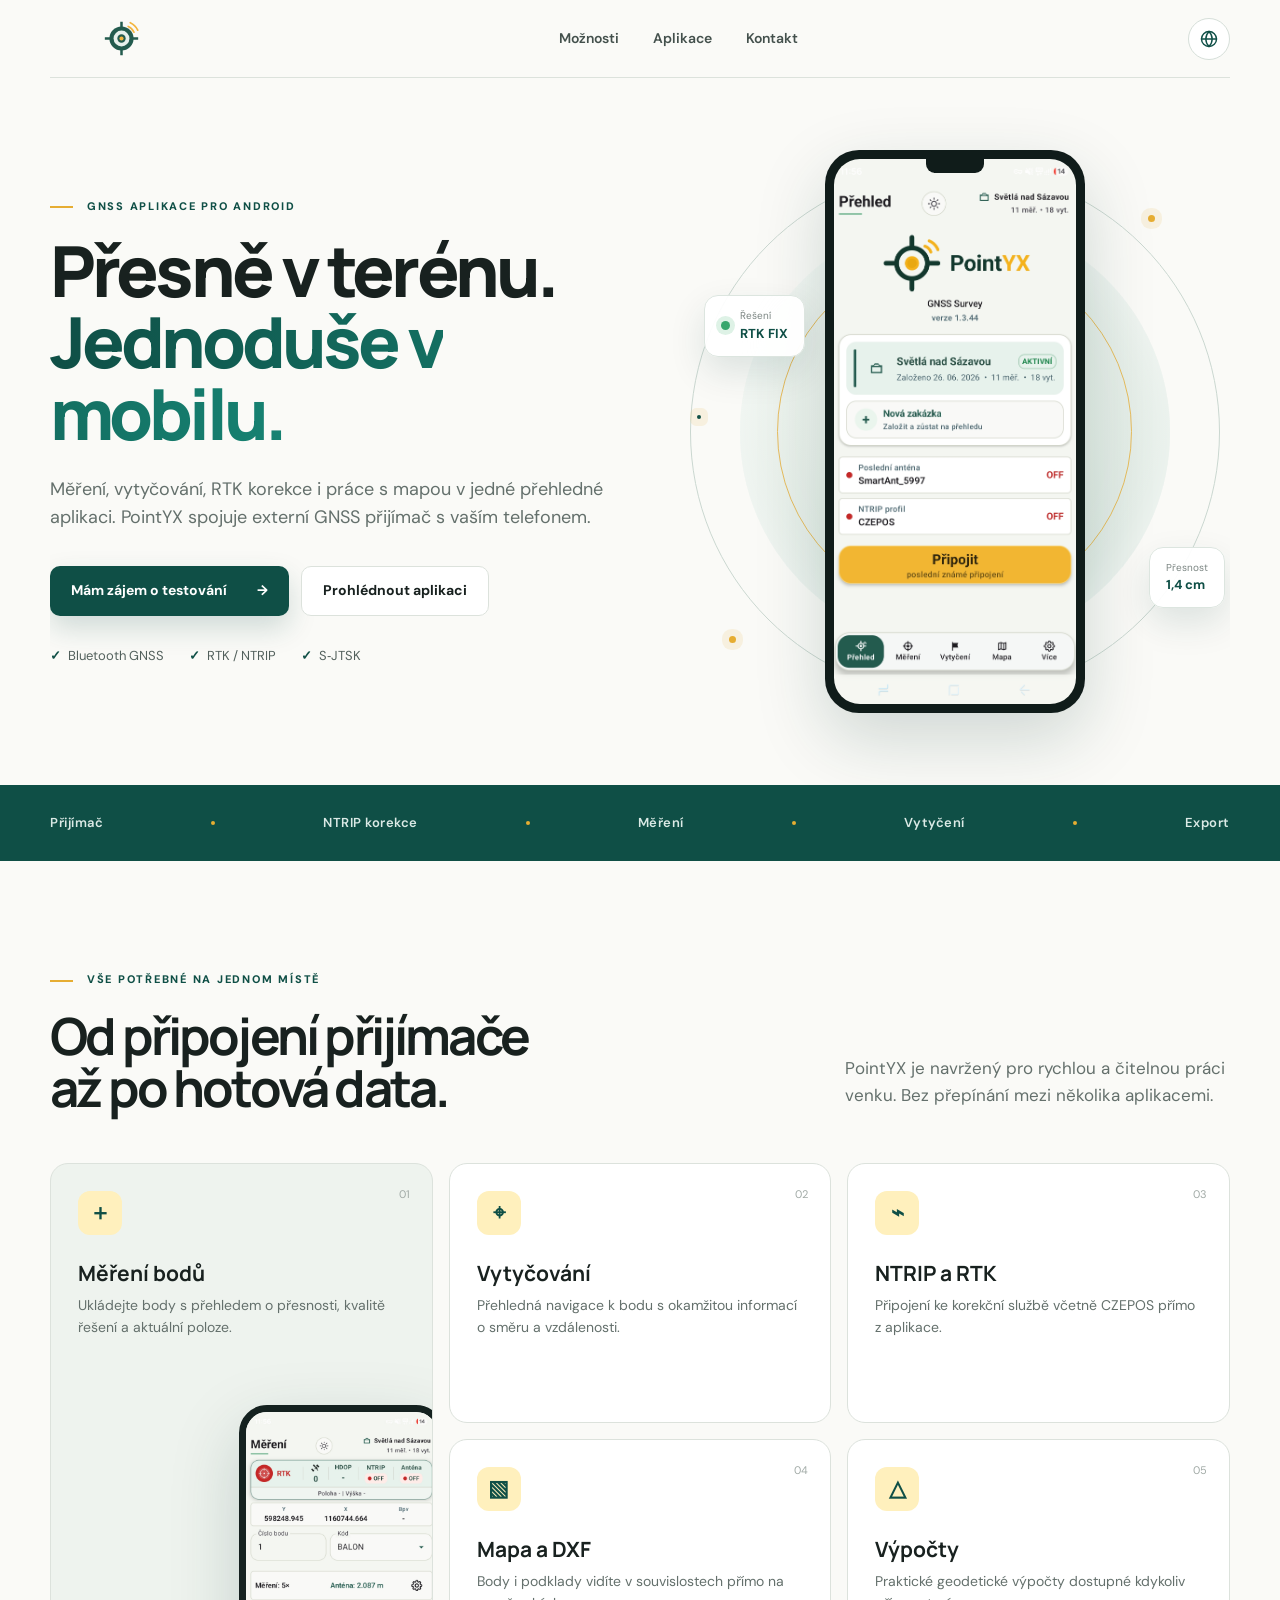
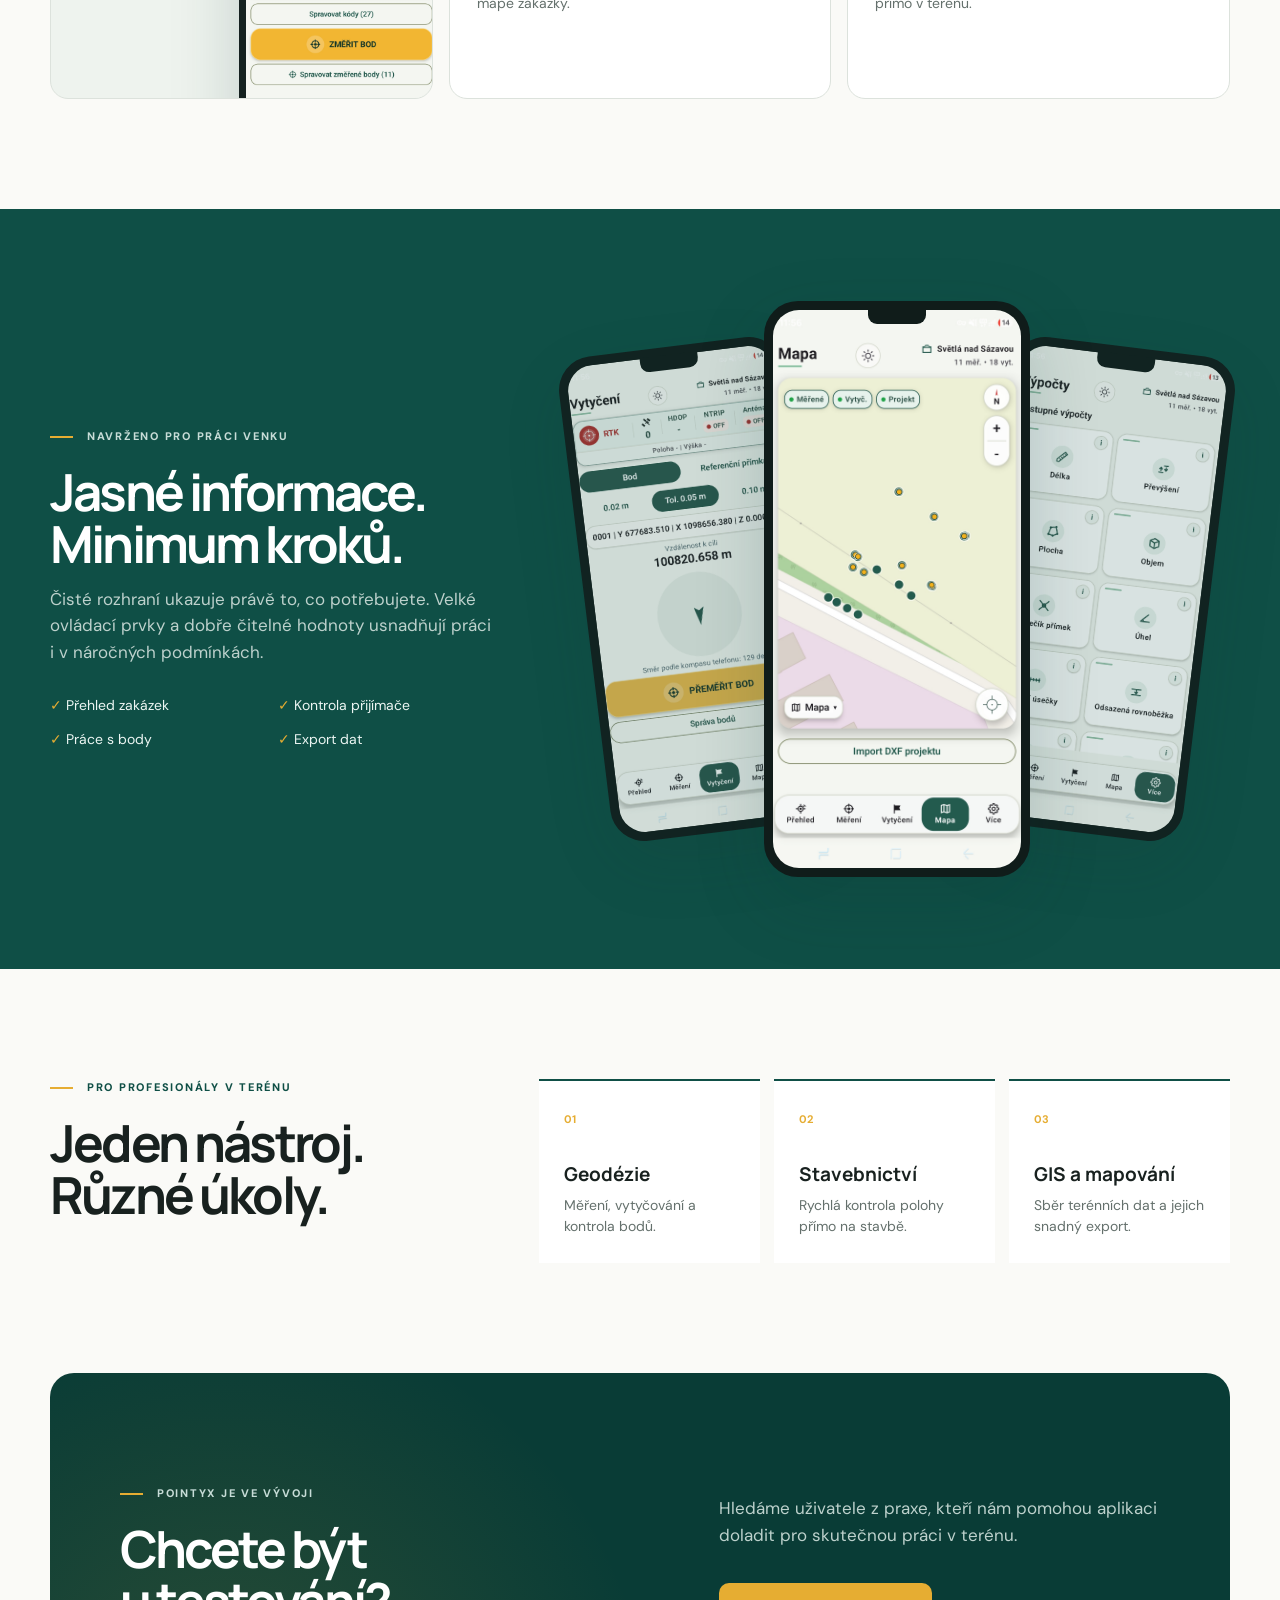
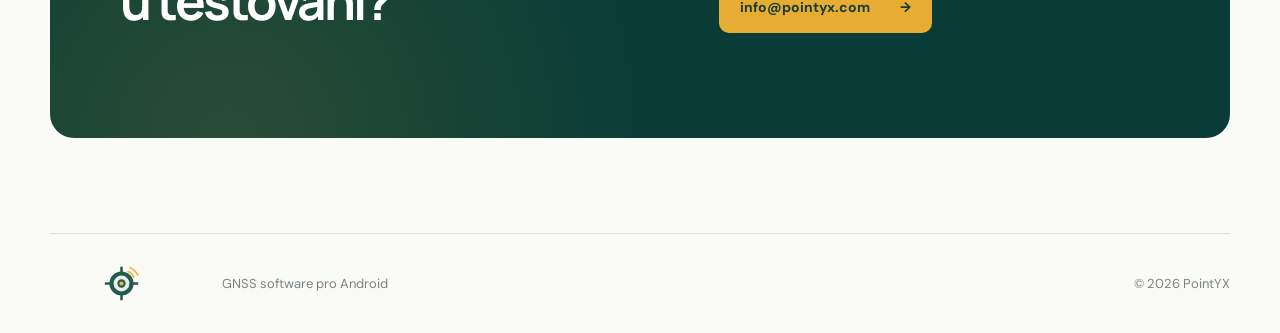
==== commit 92e7c827: "Add files via upload" ====
--- a/index.html
+++ b/index.html
@@ -16,7 +16,7 @@
     <nav aria-label="Hlavní navigace">
       <a href="#moznosti">Možnosti</a><a href="#aplikace">Aplikace</a><a href="#kontakt">Kontakt</a>
     </nav>
-    <div class="header-actions"><div class="language" aria-label="Výběr jazyka"><span class="active">CZ</span><a href="en.html">EN</a></div><a class="nav-cta" href="mailto:info@pointyx.com">Napsat nám</a></div>
+    <div class="header-actions"><details class="language-menu"><summary aria-label="Změnit jazyk"><svg viewBox="0 0 24 24" aria-hidden="true"><circle cx="12" cy="12" r="9"/><path d="M3 12h18M12 3c2.5 2.6 3.8 5.6 3.8 9S14.5 18.4 12 21M12 3C9.5 5.6 8.2 8.6 8.2 12s1.3 6.4 3.8 9"/></svg></summary><div class="language-panel"><span>Čeština</span><a href="en.html">English</a></div></details></div>
   </header>
 
   <main id="top">
--- a/animations.css
+++ b/animations.css
@@ -1,5 +1,5 @@
 /* Jemné produktové animace */
-.header-actions{display:flex;align-items:center;gap:15px}.language{display:flex;align-items:center;gap:3px;padding:3px;background:#edf2ed;border:1px solid #d9e2dc;border-radius:99px;font-size:11px;font-weight:800}.language a,.language span{display:grid;place-items:center;min-width:31px;height:27px;border-radius:99px}.language a{color:#76817d;transition:color .2s,background .2s}.language a:hover{color:var(--green);background:#fff}.language .active{background:var(--green);color:#fff;box-shadow:0 4px 10px rgba(15,79,70,.18)}
+.header-actions{display:flex;align-items:center;justify-content:flex-end;flex:0 0 auto;margin-left:24px}.language-menu{position:relative}.language-menu summary{list-style:none;display:grid;place-items:center;width:42px;height:42px;border:1px solid #d6dfd9;border-radius:50%;background:#fff;color:var(--green);cursor:pointer;transition:transform .2s,background .2s,box-shadow .2s}.language-menu summary::-webkit-details-marker{display:none}.language-menu summary:hover,.language-menu[open] summary{background:#edf4ef;box-shadow:0 8px 20px rgba(15,79,70,.12);transform:translateY(-1px)}.language-menu svg{width:20px;height:20px;fill:none;stroke:currentColor;stroke-width:1.7;stroke-linecap:round}.language-panel{position:absolute;z-index:30;right:0;top:51px;width:145px;padding:7px;background:#fff;border:1px solid #dce3de;border-radius:12px;box-shadow:0 18px 45px rgba(10,55,49,.16);animation:languageOpen .18s ease-out both}.language-panel a,.language-panel span{display:block;padding:9px 11px;border-radius:8px;font-size:13px;font-weight:650}.language-panel a{color:#53605c}.language-panel a:hover{background:#edf4ef;color:var(--green)}.language-panel span{background:var(--green);color:#fff}.language-panel:before{content:'';position:absolute;right:14px;top:-5px;width:9px;height:9px;background:#fff;border-left:1px solid #dce3de;border-top:1px solid #dce3de;transform:rotate(45deg)}@keyframes languageOpen{from{opacity:0;transform:translateY(-5px)}to{opacity:1;transform:none}}
 .hero-copy{animation:rise .8s cubic-bezier(.2,.8,.2,1) both}
 .hero-art{animation:fade .9s .15s both}
 .hero h1 em{background:linear-gradient(90deg,var(--green),#168272,var(--green));background-size:200% auto;background-clip:text;-webkit-background-clip:text;-webkit-text-fill-color:transparent;animation:shimmer 6s linear infinite}
@@ -20,4 +20,5 @@
 @keyframes spark{0%,100%{transform:translateY(0);opacity:.55}50%{transform:translateY(-18px);opacity:1}}
 @keyframes screenCycle{0%{opacity:0;transform:scale(1.015)}5%,29%{opacity:1;transform:scale(1)}34%,100%{opacity:0;transform:scale(.99)}}
 @media(prefers-reduced-motion:reduce){*,*:before,*:after{animation:none!important;transition:none!important}.hero-slides .slide{display:none}.hero-slides .slide-1{display:block;opacity:1}}
-@media(max-width:600px){.header-actions{gap:8px}.language{margin-left:auto}}
+@media(max-width:1080px){.header nav{display:none}.header{gap:18px}.header-actions{margin-left:auto}}
+@media(max-width:600px){.header-actions{margin-left:auto}.language-menu summary{width:39px;height:39px}}
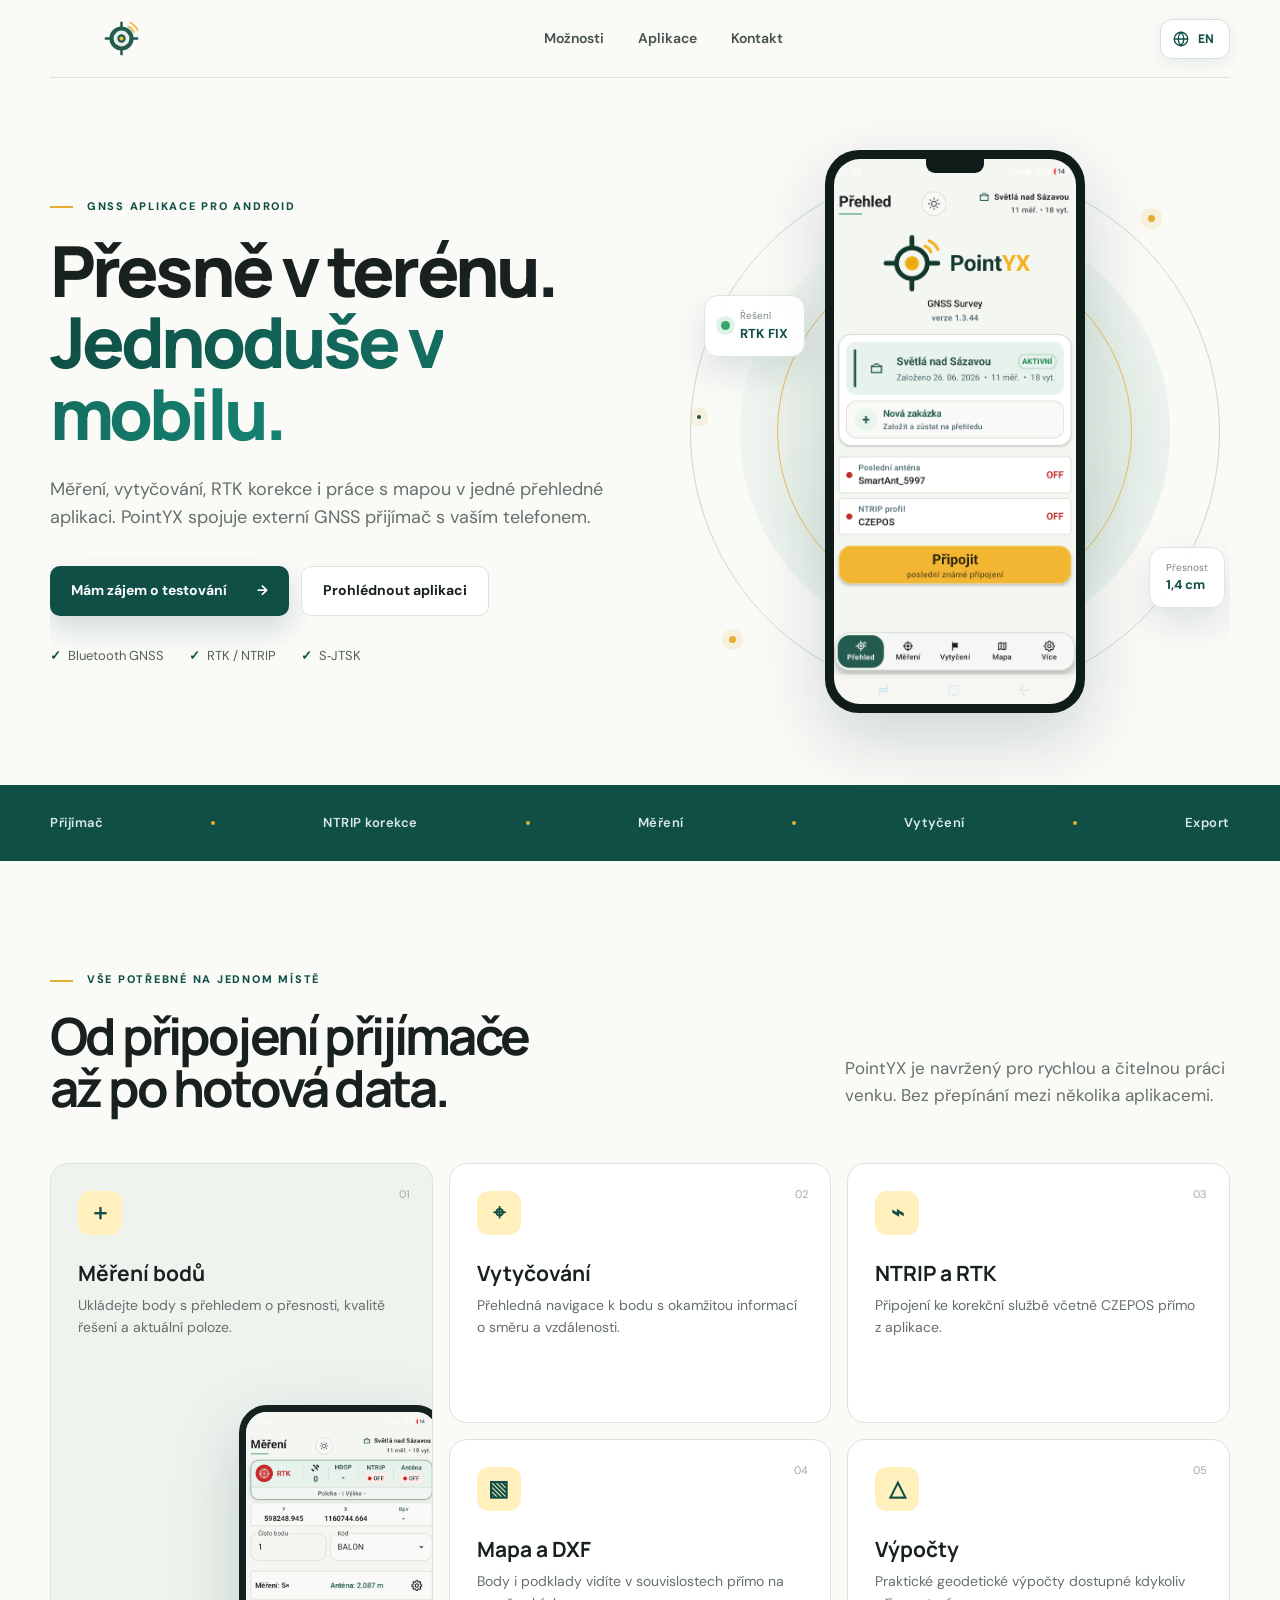
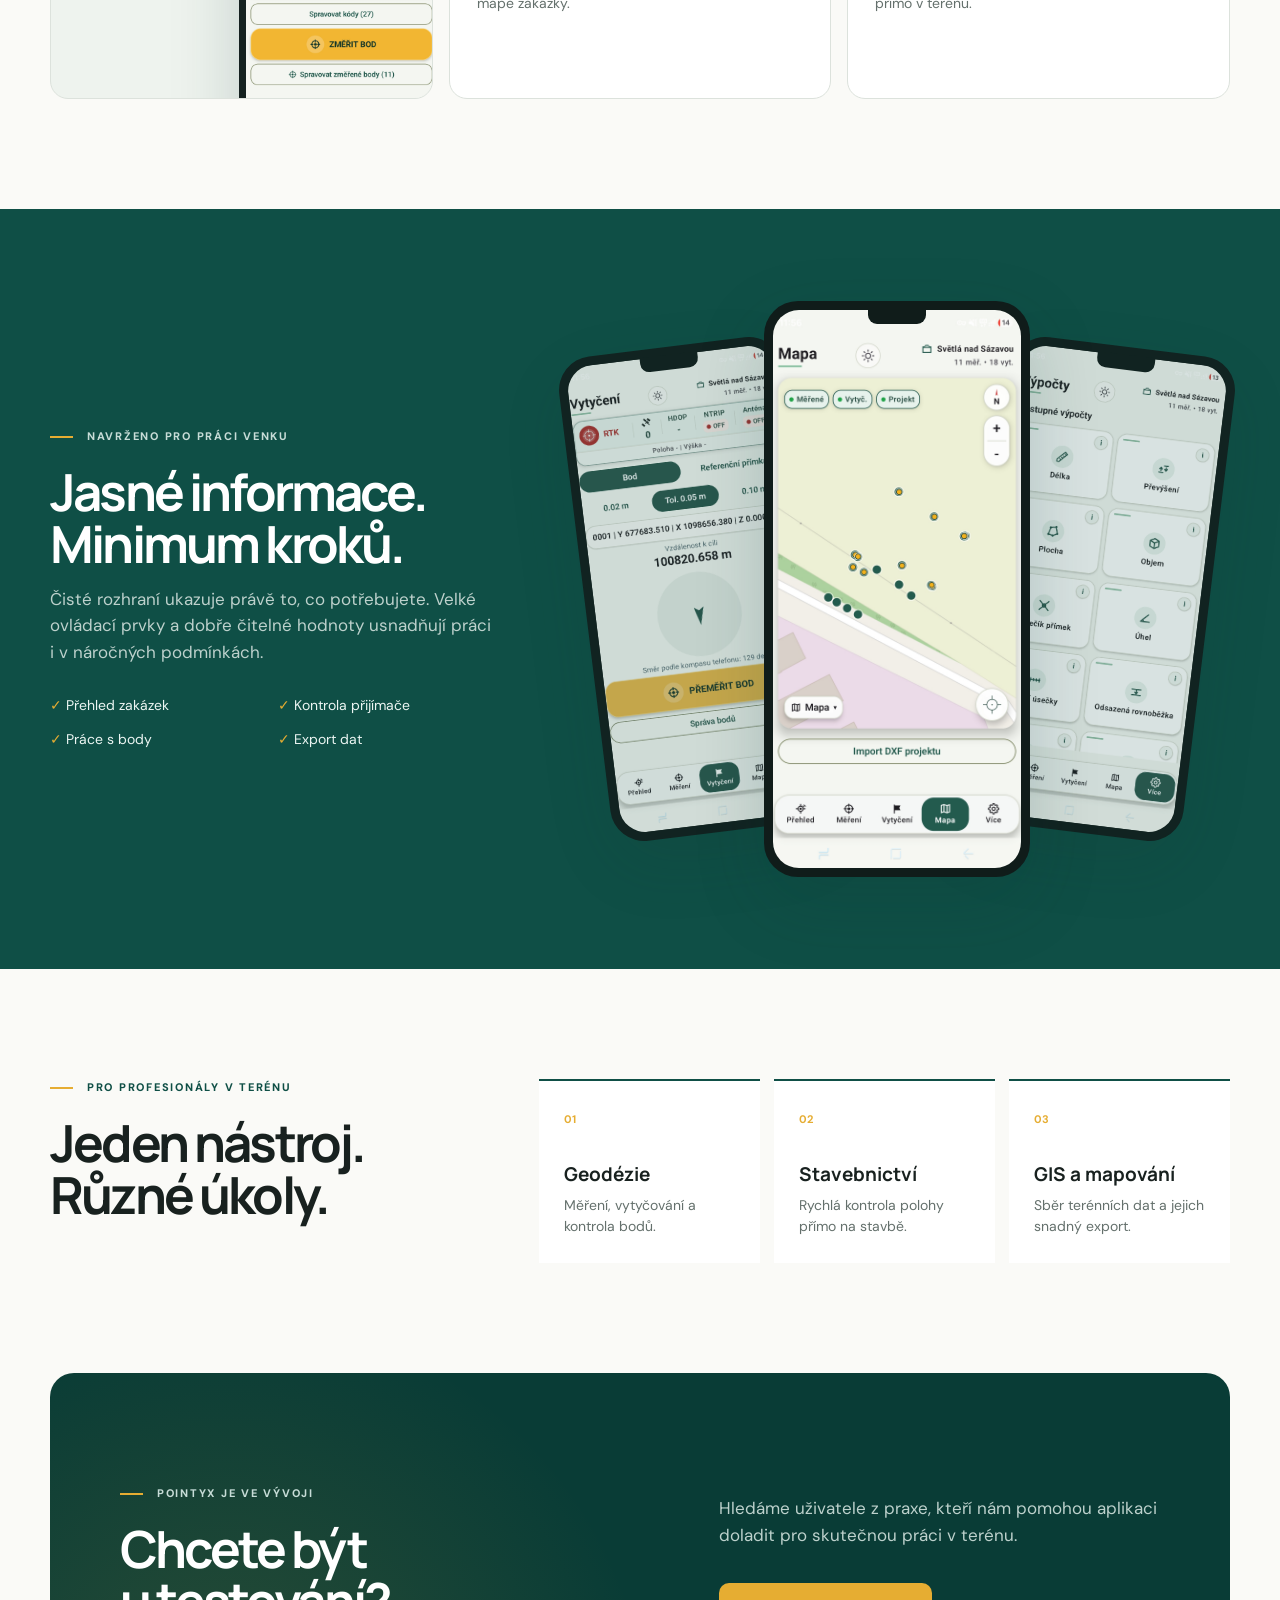
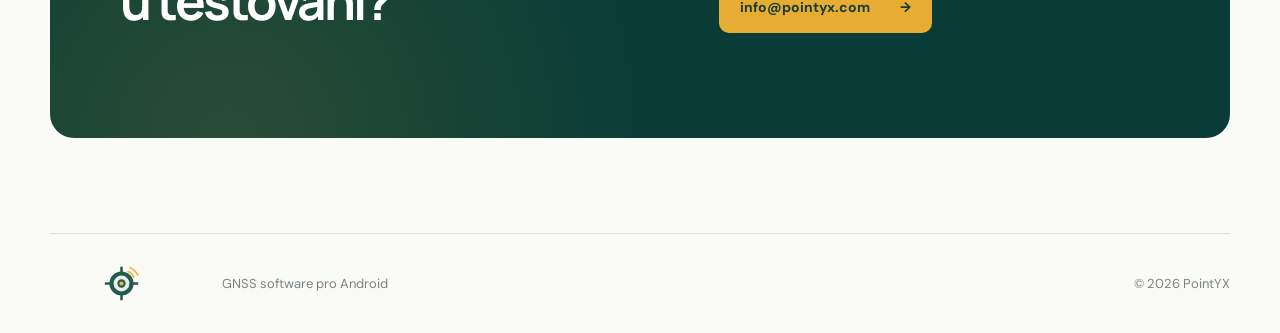
==== commit 9bee85ad: "Add files via upload" ====
--- a/index.html
+++ b/index.html
@@ -16,7 +16,7 @@
     <nav aria-label="Hlavní navigace">
       <a href="#moznosti">Možnosti</a><a href="#aplikace">Aplikace</a><a href="#kontakt">Kontakt</a>
     </nav>
-    <div class="header-actions"><details class="language-menu"><summary aria-label="Změnit jazyk"><svg viewBox="0 0 24 24" aria-hidden="true"><circle cx="12" cy="12" r="9"/><path d="M3 12h18M12 3c2.5 2.6 3.8 5.6 3.8 9S14.5 18.4 12 21M12 3C9.5 5.6 8.2 8.6 8.2 12s1.3 6.4 3.8 9"/></svg></summary><div class="language-panel"><span>Čeština</span><a href="en.html">English</a></div></details></div>
+    <div class="header-actions"><a class="language-switch" href="en.html" aria-label="Switch to English"><svg viewBox="0 0 24 24" aria-hidden="true"><circle cx="12" cy="12" r="9"/><path d="M3 12h18M12 3c2.5 2.6 3.8 5.6 3.8 9S14.5 18.4 12 21M12 3C9.5 5.6 8.2 8.6 8.2 12s1.3 6.4 3.8 9"/></svg><span>EN</span></a></div>
   </header>
 
   <main id="top">
--- a/animations.css
+++ b/animations.css
@@ -1,5 +1,5 @@
 /* Jemné produktové animace */
-.header-actions{display:flex;align-items:center;justify-content:flex-end;flex:0 0 auto;margin-left:24px}.language-menu{position:relative}.language-menu summary{list-style:none;display:grid;place-items:center;width:42px;height:42px;border:1px solid #d6dfd9;border-radius:50%;background:#fff;color:var(--green);cursor:pointer;transition:transform .2s,background .2s,box-shadow .2s}.language-menu summary::-webkit-details-marker{display:none}.language-menu summary:hover,.language-menu[open] summary{background:#edf4ef;box-shadow:0 8px 20px rgba(15,79,70,.12);transform:translateY(-1px)}.language-menu svg{width:20px;height:20px;fill:none;stroke:currentColor;stroke-width:1.7;stroke-linecap:round}.language-panel{position:absolute;z-index:30;right:0;top:51px;width:145px;padding:7px;background:#fff;border:1px solid #dce3de;border-radius:12px;box-shadow:0 18px 45px rgba(10,55,49,.16);animation:languageOpen .18s ease-out both}.language-panel a,.language-panel span{display:block;padding:9px 11px;border-radius:8px;font-size:13px;font-weight:650}.language-panel a{color:#53605c}.language-panel a:hover{background:#edf4ef;color:var(--green)}.language-panel span{background:var(--green);color:#fff}.language-panel:before{content:'';position:absolute;right:14px;top:-5px;width:9px;height:9px;background:#fff;border-left:1px solid #dce3de;border-top:1px solid #dce3de;transform:rotate(45deg)}@keyframes languageOpen{from{opacity:0;transform:translateY(-5px)}to{opacity:1;transform:none}}
+.header-actions{display:flex;align-items:center;justify-content:flex-end;flex:0 0 auto;margin-left:24px}.language-switch{height:40px;min-width:70px;padding:0 14px 0 11px;display:flex;align-items:center;justify-content:center;gap:8px;border-radius:12px;background:#fff;border:1px solid #d6dfd9;color:var(--green);font:800 12px 'Manrope',sans-serif;letter-spacing:.06em;box-shadow:0 5px 16px rgba(15,79,70,.07);transition:transform .2s,background .2s,box-shadow .2s}.language-switch:hover{transform:translateY(-2px);background:#edf4ef;box-shadow:0 10px 24px rgba(15,79,70,.13)}.language-switch svg{width:18px;height:18px;fill:none;stroke:currentColor;stroke-width:1.7;stroke-linecap:round}
 .hero-copy{animation:rise .8s cubic-bezier(.2,.8,.2,1) both}
 .hero-art{animation:fade .9s .15s both}
 .hero h1 em{background:linear-gradient(90deg,var(--green),#168272,var(--green));background-size:200% auto;background-clip:text;-webkit-background-clip:text;-webkit-text-fill-color:transparent;animation:shimmer 6s linear infinite}
@@ -21,4 +21,4 @@
 @keyframes screenCycle{0%{opacity:0;transform:scale(1.015)}5%,29%{opacity:1;transform:scale(1)}34%,100%{opacity:0;transform:scale(.99)}}
 @media(prefers-reduced-motion:reduce){*,*:before,*:after{animation:none!important;transition:none!important}.hero-slides .slide{display:none}.hero-slides .slide-1{display:block;opacity:1}}
 @media(max-width:1080px){.header nav{display:none}.header{gap:18px}.header-actions{margin-left:auto}}
-@media(max-width:600px){.header-actions{margin-left:auto}.language-menu summary{width:39px;height:39px}}
+@media(max-width:600px){.header-actions{margin-left:auto}.language-switch{height:38px;min-width:65px;padding-inline:10px}}
